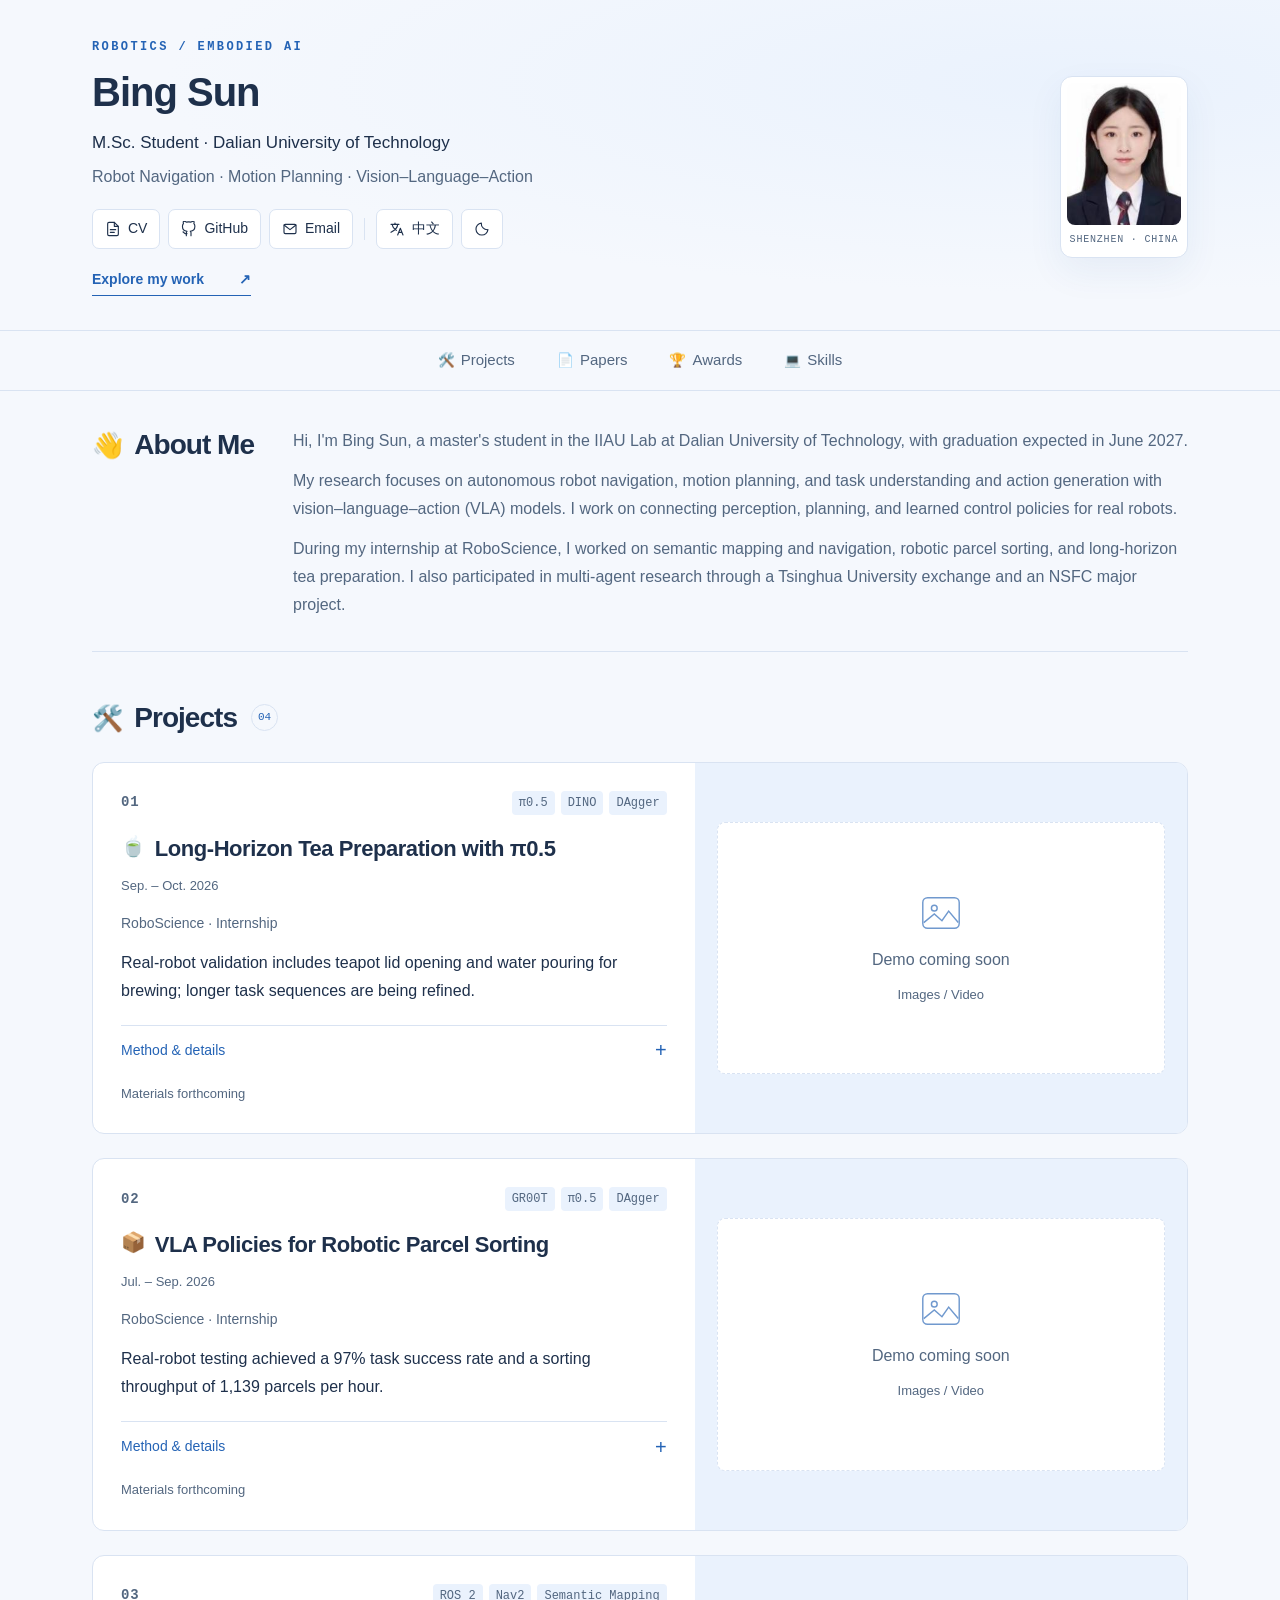
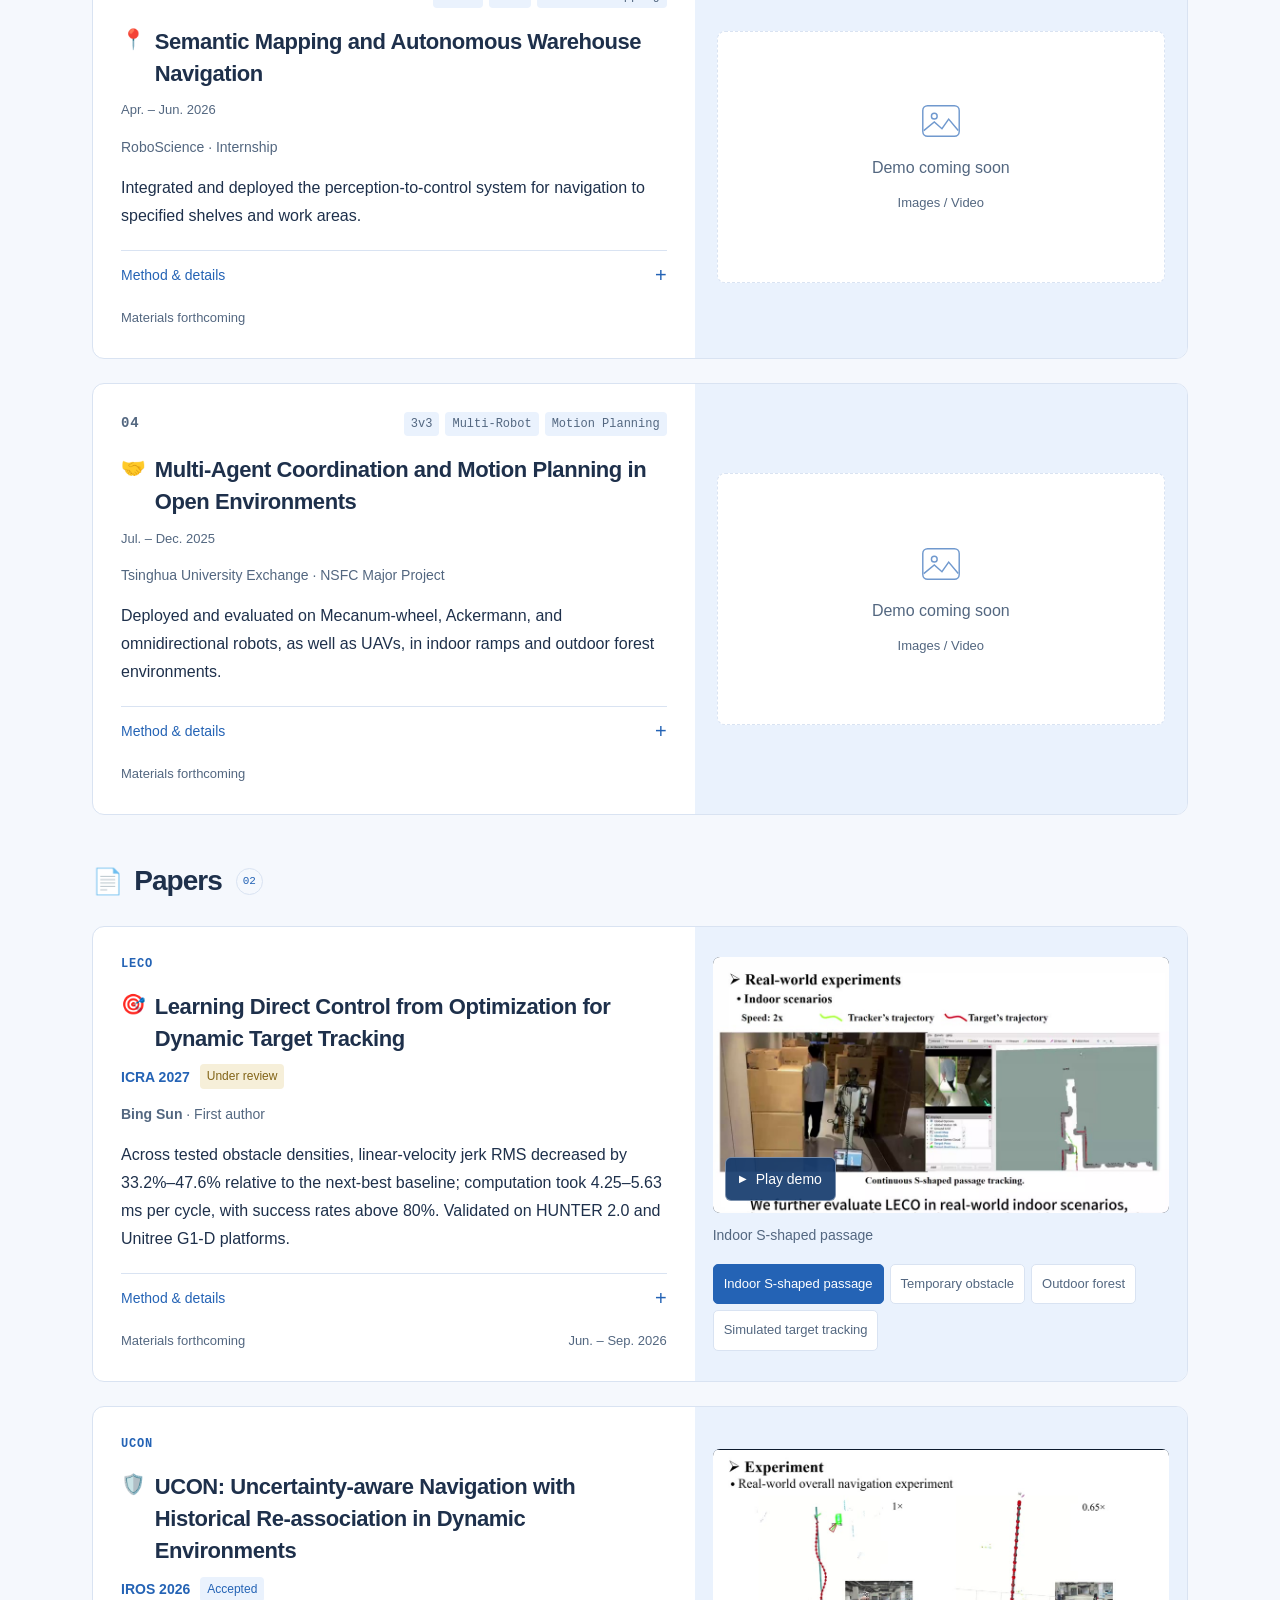
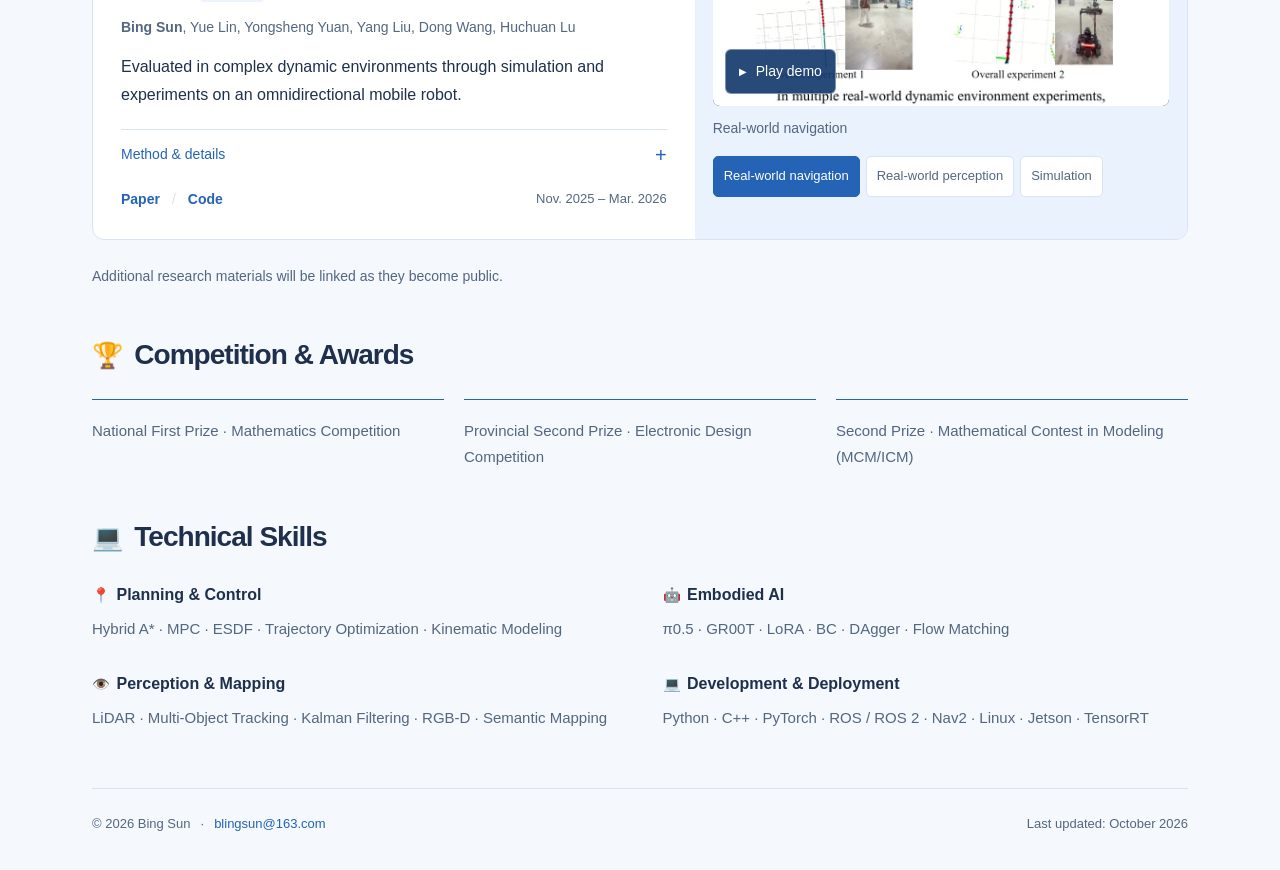
==== index.html @ 3f8de505 "Add restrained emoji markers for easier homepage scanning" ====
<!doctype html>
<html lang="en">
<head>
  <meta charset="utf-8">
  <meta name="viewport" content="width=device-width, initial-scale=1">
  <meta name="color-scheme" content="light dark">
  <meta name="description" content="Bing Sun (孙冰), master's student at Dalian University of Technology. Research in robot navigation, motion planning, and vision–language–action models.">
  <meta property="og:title" content="Bing Sun | Robotics & Embodied AI">
  <meta property="og:description" content="Research and projects in autonomous navigation, motion planning, and vision–language–action policies.">
  <meta property="og:type" content="website">
  <meta property="og:url" content="https://bling-sun.github.io/MyHomepage/">
  <meta property="og:image" content="https://bling-sun.github.io/MyHomepage/assets/portrait.jpg">
  <link rel="canonical" href="https://bling-sun.github.io/MyHomepage/">
  <link rel="icon" href="assets/favicon.svg" type="image/svg+xml">
  <link rel="stylesheet" href="assets/styles.css">
  <title>Bing Sun | Robotics & Embodied AI</title>
  <script src="assets/main.js" defer></script>
  <script type="application/ld+json">{"@context":"https://schema.org","@type":"Person","name":"Bing Sun","alternateName":"孙冰","url":"https://bling-sun.github.io/MyHomepage/","image":"https://bling-sun.github.io/MyHomepage/assets/portrait.jpg","email":"blingsun@163.com","sameAs":["https://github.com/Bling-sun"],"affiliation":{"@type":"CollegeOrUniversity","name":"Dalian University of Technology"},"knowsAbout":["Robot Navigation","Motion Planning","Vision–Language–Action Models"]}</script>
</head>
<body>
  <a data-i18n="ui.skip" class="skip-link" href="#main">Skip to content</a>
  <header class="hero">
    <div class="hero-inner">
      <div class="hero-copy">
        <p data-i18n="hero.eyebrow" class="eyebrow">ROBOTICS / EMBODIED AI</p>
        <h1 data-i18n="name">Bing Sun</h1><p data-i18n="role" class="role">M.Sc. Student · Dalian University of Technology</p><p data-i18n="interests" class="interests">Robot Navigation · Motion Planning · Vision–Language–Action</p><div class="toolbar" aria-label="Links and display options">
    <a href="cv.html" class="tool-link" id="cv-link"><svg aria-hidden="true" viewBox="0 0 24 24" fill="none" stroke="currentColor" stroke-width="1.7" stroke-linecap="round" stroke-linejoin="round"><path d="M14 2H6a2 2 0 0 0-2 2v16a2 2 0 0 0 2 2h12a2 2 0 0 0 2-2V8Z"/><path d="M14 2v6h6M8 13h8M8 17h6"/></svg><span data-i18n="ui.cv">CV</span></a>
    <a href="https://github.com/Bling-sun" class="tool-link" target="_blank" rel="noopener noreferrer"><svg aria-hidden="true" viewBox="0 0 24 24" fill="none" stroke="currentColor" stroke-width="1.7" stroke-linecap="round" stroke-linejoin="round"><path d="M9 19c-4.3 1.3-4.3-2.2-6-2.7M15 22v-3.9a3.4 3.4 0 0 0-1-2.7c3.3-.4 6.8-1.6 6.8-7.3a5.7 5.7 0 0 0-1.5-4A5.3 5.3 0 0 0 19.2.2S18-.2 15 1.7a13.5 13.5 0 0 0-7 0C5-.2 3.8.2 3.8.2a5.3 5.3 0 0 0-.1 3.9 5.7 5.7 0 0 0-1.5 4c0 5.7 3.5 6.9 6.8 7.3a3.4 3.4 0 0 0-1 2.7V22"/></svg><span>GitHub</span></a>
    <a href="mailto:blingsun@163.com" class="tool-link"><svg aria-hidden="true" viewBox="0 0 24 24" fill="none" stroke="currentColor" stroke-width="1.7" stroke-linecap="round" stroke-linejoin="round"><rect x="3" y="5" width="18" height="14" rx="2"/><path d="m3 6 9 7 9-7"/></svg><span data-i18n="ui.email">Email</span></a>
    <span class="toolbar-divider" aria-hidden="true"></span>
    <button class="tool-link" id="language-toggle" type="button" aria-label="切换为中文"><svg aria-hidden="true" viewBox="0 0 24 24" fill="none" stroke="currentColor" stroke-width="1.7" stroke-linecap="round" stroke-linejoin="round"><path d="M3 5h12M9 3v2M5 5c0 5 6 9 6 9M13 5c0 5-4 9-10 12M13 21l4-10 4 10M14.5 17h5"/></svg><span id="language-label">中文</span></button>
    <button class="tool-link theme-toggle" id="theme-toggle" type="button" aria-label="Switch to dark theme"><svg aria-hidden="true" viewBox="0 0 24 24" fill="none" stroke="currentColor" stroke-width="1.7" stroke-linecap="round" stroke-linejoin="round"><path d="M20.9 13A9 9 0 0 1 11 3.1 9 9 0 1 0 20.9 13Z"/></svg></button>

  </div>
        <a href="#projects" class="hero-cta"><span data-i18n="hero.explore">Explore my work</span><span aria-hidden="true">↗</span></a>
      </div>
      <div class="portrait-wrap"><img class="portrait" src="assets/portrait.jpg" alt="Bing Sun" width="128" height="154"><span class="portrait-caption">SHENZHEN · CHINA</span></div>

    </div>
  </header>
  <nav class="section-nav" aria-label="Sections"><a href="#projects"><span class="emoji" aria-hidden="true">🛠️</span><span data-i18n="nav.projects">Projects</span></a><a href="#papers"><span class="emoji" aria-hidden="true">📄</span><span data-i18n="nav.papers">Papers</span></a><a href="#awards"><span class="emoji" aria-hidden="true">🏆</span><span data-i18n="nav.awards">Awards</span></a><a href="#skills"><span class="emoji" aria-hidden="true">💻</span><span data-i18n="nav.skills">Skills</span></a></nav>
  <main class="container" id="main">
    <section class="profile" aria-labelledby="about-heading"><h2 id="about-heading"><span class="emoji" aria-hidden="true">👋</span><span data-i18n="heading.about">About Me</span></h2><p data-i18n="bio.0">Hi, I&#39;m Bing Sun, a master&#39;s student in the IIAU Lab at Dalian University of Technology, with graduation expected in June 2027.</p><p data-i18n="bio.1">My research focuses on autonomous robot navigation, motion planning, and task understanding and action generation with vision–language–action (VLA) models. I work on connecting perception, planning, and learned control policies for real robots.</p><p data-i18n="bio.2">During my internship at RoboScience, I worked on semantic mapping and navigation, robotic parcel sorting, and long-horizon tea preparation. I also participated in multi-agent research through a Tsinghua University exchange and an NSFC major project.</p></section>
    <section id="projects" aria-labelledby="projects-heading"><div class="section-heading"><h2 id="projects-heading"><span class="emoji" aria-hidden="true">🛠️</span><span data-i18n="heading.projects">Projects</span></h2><span class="section-count">04</span></div><div class="project-grid"><article class="entry project has-media" id="tea">
      <div class="entry-content">
      <div class="entry-kicker"><span class="project-number">01</span><div class="tags"><span>π0.5</span><span>DINO</span><span>DAgger</span></div></div>
      <div class="entry-heading"><h3><span class="emoji" aria-hidden="true">🍵</span><span data-i18n="project.0.title">Long-Horizon Tea Preparation with π0.5</span></h3>
      <div class="entry-meta"><span data-i18n="project.0.date" class="date">Sep. – Oct. 2026</span></div></div>
      <div class="attribution"><span data-i18n="project.0.attribution">RoboScience · Internship</span></div>
      <div class="entry-body"><p data-i18n="project.0.result" class="result">Real-robot validation includes teapot lid opening and water pouring for brewing; longer task sequences are being refined.</p>
      <details class="project-details"><summary><span data-i18n="project.0.details">Method &amp; details</span><span class="detail-plus" aria-hidden="true">+</span></summary><p data-i18n="project.0.description">Built a pipeline for data collection, cleaning, policy training, and real-robot deployment. Used DINO visual features, stage-wise trajectory annotation, failure analysis, key-segment resampling, and DAgger correction data to improve long-horizon execution.</p></details></div>
      <div class="entry-footer"><div class="material-links"><span data-i18n="project.0.forthcoming" class="pending">Materials forthcoming</span></div></div>
      </div><div class="media-gallery media-placeholder">
      <div class="placeholder-stage">
        <svg aria-hidden="true" viewBox="0 0 48 48" fill="none" stroke="currentColor" stroke-width="1.5"><rect x="5" y="8" width="38" height="32" rx="5"/><circle cx="17" cy="19" r="3"/><path d="m6 34 11-9 8 7 7-10 10 12"/></svg>
        <p data-i18n="project.0.media.placeholder">Demo coming soon</p>
        <span data-i18n="project.0.media.formats">Images / Video</span>
      </div>
    </div></article><article class="entry project has-media" id="sorting">
      <div class="entry-content">
      <div class="entry-kicker"><span class="project-number">02</span><div class="tags"><span>GR00T</span><span>π0.5</span><span>DAgger</span></div></div>
      <div class="entry-heading"><h3><span class="emoji" aria-hidden="true">📦</span><span data-i18n="project.1.title">VLA Policies for Robotic Parcel Sorting</span></h3>
      <div class="entry-meta"><span data-i18n="project.1.date" class="date">Jul. – Sep. 2026</span></div></div>
      <div class="attribution"><span data-i18n="project.1.attribution">RoboScience · Internship</span></div>
      <div class="entry-body"><p data-i18n="project.1.result" class="result">Real-robot testing achieved a 97% task success rate and a sorting throughput of 1,139 parcels per hour.</p>
      <details class="project-details"><summary><span data-i18n="project.1.details">Method &amp; details</span><span class="detail-plus" aria-hidden="true">+</span></summary><p data-i18n="project.1.description">Trained, compared, and deployed GR00T and π0.5 policies with an end-to-end teleoperation, preprocessing, fine-tuning, and online inference pipeline. Improved generalization under occlusion, complex stacking, and out-of-distribution states through scene stratification, trajectory screening, expert corrections, and data-mixture ablations.</p></details></div>
      <div class="entry-footer"><div class="material-links"><span data-i18n="project.1.forthcoming" class="pending">Materials forthcoming</span></div></div>
      </div><div class="media-gallery media-placeholder">
      <div class="placeholder-stage">
        <svg aria-hidden="true" viewBox="0 0 48 48" fill="none" stroke="currentColor" stroke-width="1.5"><rect x="5" y="8" width="38" height="32" rx="5"/><circle cx="17" cy="19" r="3"/><path d="m6 34 11-9 8 7 7-10 10 12"/></svg>
        <p data-i18n="project.1.media.placeholder">Demo coming soon</p>
        <span data-i18n="project.1.media.formats">Images / Video</span>
      </div>
    </div></article><article class="entry project has-media" id="navigation">
      <div class="entry-content">
      <div class="entry-kicker"><span class="project-number">03</span><div class="tags"><span>ROS 2</span><span>Nav2</span><span>Semantic Mapping</span></div></div>
      <div class="entry-heading"><h3><span class="emoji" aria-hidden="true">📍</span><span data-i18n="project.2.title">Semantic Mapping and Autonomous Warehouse Navigation</span></h3>
      <div class="entry-meta"><span data-i18n="project.2.date" class="date">Apr. – Jun. 2026</span></div></div>
      <div class="attribution"><span data-i18n="project.2.attribution">RoboScience · Internship</span></div>
      <div class="entry-body"><p data-i18n="project.2.result" class="result">Integrated and deployed the perception-to-control system for navigation to specified shelves and work areas.</p>
      <details class="project-details"><summary><span data-i18n="project.2.details">Method &amp; details</span><span class="detail-plus" aria-hidden="true">+</span></summary><p data-i18n="project.2.description">Fused object detection, semantic segmentation, point-cloud projection, and multi-frame observations to associate semantic categories with a 2D occupancy map. Integrated semantic destinations and region constraints into ROS 2 Nav2 for global planning, dynamic obstacle avoidance, and mobile-base control.</p></details></div>
      <div class="entry-footer"><div class="material-links"><span data-i18n="project.2.forthcoming" class="pending">Materials forthcoming</span></div></div>
      </div><div class="media-gallery media-placeholder">
      <div class="placeholder-stage">
        <svg aria-hidden="true" viewBox="0 0 48 48" fill="none" stroke="currentColor" stroke-width="1.5"><rect x="5" y="8" width="38" height="32" rx="5"/><circle cx="17" cy="19" r="3"/><path d="m6 34 11-9 8 7 7-10 10 12"/></svg>
        <p data-i18n="project.2.media.placeholder">Demo coming soon</p>
        <span data-i18n="project.2.media.formats">Images / Video</span>
      </div>
    </div></article><article class="entry project has-media" id="multi-agent">
      <div class="entry-content">
      <div class="entry-kicker"><span class="project-number">04</span><div class="tags"><span>3v3</span><span>Multi-Robot</span><span>Motion Planning</span></div></div>
      <div class="entry-heading"><h3><span class="emoji" aria-hidden="true">🤝</span><span data-i18n="project.3.title">Multi-Agent Coordination and Motion Planning in Open Environments</span></h3>
      <div class="entry-meta"><span data-i18n="project.3.date" class="date">Jul. – Dec. 2025</span></div></div>
      <div class="attribution"><span data-i18n="project.3.attribution">Tsinghua University Exchange · NSFC Major Project</span></div>
      <div class="entry-body"><p data-i18n="project.3.result" class="result">Deployed and evaluated on Mecanum-wheel, Ackermann, and omnidirectional robots, as well as UAVs, in indoor ramps and outdoor forest environments.</p>
      <details class="project-details"><summary><span data-i18n="project.3.details">Method &amp; details</span><span class="detail-plus" aria-hidden="true">+</span></summary><p data-i18n="project.3.description">Worked on dynamic target tracking, motion prediction, and coordinated pursuit for 3v3 multi-agent tasks. Developed motion planning algorithms and adapted them to different robot kinematics, obstacle avoidance requirements, and real-time control interfaces.</p></details></div>
      <div class="entry-footer"><div class="material-links"><span data-i18n="project.3.forthcoming" class="pending">Materials forthcoming</span></div></div>
      </div><div class="media-gallery media-placeholder">
      <div class="placeholder-stage">
        <svg aria-hidden="true" viewBox="0 0 48 48" fill="none" stroke="currentColor" stroke-width="1.5"><rect x="5" y="8" width="38" height="32" rx="5"/><circle cx="17" cy="19" r="3"/><path d="m6 34 11-9 8 7 7-10 10 12"/></svg>
        <p data-i18n="project.3.media.placeholder">Demo coming soon</p>
        <span data-i18n="project.3.media.formats">Images / Video</span>
      </div>
    </div></article></div></section>
    <section id="papers" aria-labelledby="papers-heading"><div class="section-heading"><h2 id="papers-heading"><span class="emoji" aria-hidden="true">📄</span><span data-i18n="heading.papers">Papers</span></h2><span class="section-count">02</span></div><article class="entry paper has-media" id="leco">
      <div class="entry-content">
      <div class="entry-kicker">LECO</div>
      <div class="entry-heading"><h3><span class="emoji" aria-hidden="true">🎯</span><span data-i18n="paper.0.title">Learning Direct Control from Optimization for Dynamic Target Tracking</span></h3>
      <div class="entry-meta"><span class="venue">ICRA 2027</span><span data-i18n="paper.0.status" class="status review">Under review</span></div></div>
      <div class="attribution"><span class="authors"><strong data-i18n="paper.0.attribution.name">Bing Sun</strong><span data-i18n="paper.0.attribution.remaining"> · First author</span></span></div>
      <div class="entry-body"><p data-i18n="paper.0.result" class="result">Across tested obstacle densities, linear-velocity jerk RMS decreased by 33.2%–47.6% relative to the next-best baseline; computation took 4.25–5.63 ms per cycle, with success rates above 80%. Validated on HUNTER 2.0 and Unitree G1-D platforms.</p>
      <details class="project-details"><summary><span data-i18n="paper.0.details">Method &amp; details</span><span class="detail-plus" aria-hidden="true">+</span></summary><p data-i18n="paper.0.description">Transfers trajectory optimization objectives into differentiable losses and backpropagates through kinematic integration to learn a control policy. The method combines target visibility, obstacle clearance, and control smoothness with decaying expert guidance, a predictive safety lock, and a classical planning fallback.</p></details></div>
      <div class="entry-footer"><div class="material-links"><span data-i18n="paper.0.forthcoming" class="pending">Materials forthcoming</span></div><span data-i18n="paper.0.date" class="date">Jun. – Sep. 2026</span></div>
      </div><div class="media-gallery" aria-label="LECO demos"><figure class="entry-media" >
        <div class="media-stage">
        <video playsinline loop preload="none" data-src="assets/demos/leco-passage.mp4" poster="assets/demos/leco-passage.jpg" aria-label="LECO · Indoor S-shaped passage" data-i18n-alt="paper.0.media.0.alt" width="960" height="540"></video>
        <button class="demo-toggle" type="button" data-kind="video" data-poster="assets/demos/leco-passage.jpg" aria-pressed="false"><span class="play-icon" aria-hidden="true">▶</span><span data-demo-text><span data-i18n="paper.0.media.0.play">Play demo</span></span></button>
        </div><figcaption data-i18n="paper.0.media.0.caption">Indoor S-shaped passage</figcaption>
      </figure><figure class="entry-media" hidden>
        <div class="media-stage">
        <video playsinline loop preload="none" data-src="assets/demos/leco-obstacle.mp4" poster="assets/demos/leco-obstacle.jpg" aria-label="LECO · Temporary obstacle" data-i18n-alt="paper.0.media.1.alt" width="960" height="540"></video>
        <button class="demo-toggle" type="button" data-kind="video" data-poster="assets/demos/leco-obstacle.jpg" aria-pressed="false"><span class="play-icon" aria-hidden="true">▶</span><span data-demo-text><span data-i18n="paper.0.media.1.play">Play demo</span></span></button>
        </div><figcaption data-i18n="paper.0.media.1.caption">Temporary obstacle</figcaption>
      </figure><figure class="entry-media" hidden>
        <div class="media-stage">
        <video playsinline loop preload="none" data-src="assets/demos/leco-forest.mp4" poster="assets/demos/leco-forest.jpg" aria-label="LECO · Outdoor forest" data-i18n-alt="paper.0.media.2.alt" width="960" height="540"></video>
        <button class="demo-toggle" type="button" data-kind="video" data-poster="assets/demos/leco-forest.jpg" aria-pressed="false"><span class="play-icon" aria-hidden="true">▶</span><span data-demo-text><span data-i18n="paper.0.media.2.play">Play demo</span></span></button>
        </div><figcaption data-i18n="paper.0.media.2.caption">Outdoor forest</figcaption>
      </figure><figure class="entry-media" hidden>
        <div class="media-stage">
        <video playsinline loop preload="none" data-src="assets/demos/leco-simulation.mp4" poster="assets/demos/leco-simulation.jpg" aria-label="LECO · Simulated target tracking" data-i18n-alt="paper.0.media.3.alt" width="960" height="540"></video>
        <button class="demo-toggle" type="button" data-kind="video" data-poster="assets/demos/leco-simulation.jpg" aria-pressed="false"><span class="play-icon" aria-hidden="true">▶</span><span data-demo-text><span data-i18n="paper.0.media.3.play">Play demo</span></span></button>
        </div><figcaption data-i18n="paper.0.media.3.caption">Simulated target tracking</figcaption>
      </figure><div class="media-selector" role="group" aria-label="Demo scenes"><button type="button" data-media-index="0" aria-pressed="true"><span data-i18n="paper.0.media.0.selector">Indoor S-shaped passage</span></button><button type="button" data-media-index="1" aria-pressed="false"><span data-i18n="paper.0.media.1.selector">Temporary obstacle</span></button><button type="button" data-media-index="2" aria-pressed="false"><span data-i18n="paper.0.media.2.selector">Outdoor forest</span></button><button type="button" data-media-index="3" aria-pressed="false"><span data-i18n="paper.0.media.3.selector">Simulated target tracking</span></button></div></div></article><article class="entry paper has-media" id="ucon">
      <div class="entry-content">
      <div class="entry-kicker">UCON</div>
      <div class="entry-heading"><h3><span class="emoji" aria-hidden="true">🛡️</span><span data-i18n="paper.1.title">UCON: Uncertainty-aware Navigation with Historical Re-association in Dynamic Environments</span></h3>
      <div class="entry-meta"><span class="venue">IROS 2026</span><span data-i18n="paper.1.status" class="status accepted">Accepted</span></div></div>
      <div class="attribution"><span class="authors"><strong data-i18n="paper.1.attribution.name">Bing Sun</strong><span data-i18n="paper.1.attribution.remaining">, Yue Lin, Yongsheng Yuan, Yang Liu, Dong Wang, Huchuan Lu</span></span></div>
      <div class="entry-body"><p data-i18n="paper.1.result" class="result">Evaluated in complex dynamic environments through simulation and experiments on an omnidirectional mobile robot.</p>
      <details class="project-details"><summary><span data-i18n="paper.1.details">Method &amp; details</span><span class="detail-plus" aria-hidden="true">+</span></summary><p data-i18n="paper.1.description">Uses point-level reassociation with historical point-cloud segments and Kalman filtering to maintain dynamic-object tracking through occlusions, missed detections, and identity switches. Predicted states and covariances form uncertainty sectors that translate dynamic collision risk into differentiable trajectory costs.</p></details></div>
      <div class="entry-footer"><div class="material-links"><a href="https://arxiv.org/abs/2609.29419" target="_blank" rel="noopener noreferrer"><span data-i18n="paper.1.link.paper">Paper</span></a><span aria-hidden="true" class="link-divider">/</span><a href="https://github.com/Bling-sun/UCON" target="_blank" rel="noopener noreferrer"><span data-i18n="paper.1.link.code">Code</span></a></div><span data-i18n="paper.1.date" class="date">Nov. 2025 – Mar. 2026</span></div>
      </div><div class="media-gallery" aria-label="UCON demos"><figure class="entry-media" >
        <div class="media-stage">
        <video playsinline loop preload="none" data-src="assets/demos/ucon-navigation.mp4" poster="assets/demos/ucon-navigation.jpg" aria-label="UCON · Real-world navigation" data-i18n-alt="paper.1.media.0.alt" width="960" height="540"></video>
        <button class="demo-toggle" type="button" data-kind="video" data-poster="assets/demos/ucon-navigation.jpg" aria-pressed="false"><span class="play-icon" aria-hidden="true">▶</span><span data-demo-text><span data-i18n="paper.1.media.0.play">Play demo</span></span></button>
        </div><figcaption data-i18n="paper.1.media.0.caption">Real-world navigation</figcaption>
      </figure><figure class="entry-media" hidden>
        <div class="media-stage">
        <video playsinline loop preload="none" data-src="assets/demos/ucon-perception.mp4" poster="assets/demos/ucon-perception.jpg" aria-label="UCON · Real-world perception" data-i18n-alt="paper.1.media.1.alt" width="960" height="540"></video>
        <button class="demo-toggle" type="button" data-kind="video" data-poster="assets/demos/ucon-perception.jpg" aria-pressed="false"><span class="play-icon" aria-hidden="true">▶</span><span data-demo-text><span data-i18n="paper.1.media.1.play">Play demo</span></span></button>
        </div><figcaption data-i18n="paper.1.media.1.caption">Real-world perception</figcaption>
      </figure><figure class="entry-media" hidden>
        <div class="media-stage">
        <video playsinline loop preload="none" data-src="assets/demos/ucon-simulation.mp4" poster="assets/demos/ucon-simulation.jpg" aria-label="UCON · Simulation" data-i18n-alt="paper.1.media.2.alt" width="960" height="540"></video>
        <button class="demo-toggle" type="button" data-kind="video" data-poster="assets/demos/ucon-simulation.jpg" aria-pressed="false"><span class="play-icon" aria-hidden="true">▶</span><span data-demo-text><span data-i18n="paper.1.media.2.play">Play demo</span></span></button>
        </div><figcaption data-i18n="paper.1.media.2.caption">Simulation</figcaption>
      </figure><div class="media-selector" role="group" aria-label="Demo scenes"><button type="button" data-media-index="0" aria-pressed="true"><span data-i18n="paper.1.media.0.selector">Real-world navigation</span></button><button type="button" data-media-index="1" aria-pressed="false"><span data-i18n="paper.1.media.1.selector">Real-world perception</span></button><button type="button" data-media-index="2" aria-pressed="false"><span data-i18n="paper.1.media.2.selector">Simulation</span></button></div></div></article><p data-i18n="papers.note" class="section-note">Additional research materials will be linked as they become public.</p></section>
    <section id="awards" aria-labelledby="awards-heading"><div class="section-heading"><h2 id="awards-heading"><span class="emoji" aria-hidden="true">🏆</span><span data-i18n="heading.awards">Competition &amp; Awards</span></h2></div><ul class="awards-list"><li data-i18n="award.0">National First Prize · Mathematics Competition</li><li data-i18n="award.1">Provincial Second Prize · Electronic Design Competition</li><li data-i18n="award.2">Second Prize · Mathematical Contest in Modeling (MCM/ICM)</li></ul></section>
    <section id="skills" aria-labelledby="skills-heading"><div class="section-heading"><h2 id="skills-heading"><span class="emoji" aria-hidden="true">💻</span><span data-i18n="heading.skills">Technical Skills</span></h2></div><dl class="skills-list"><div><dt><span class="emoji" aria-hidden="true">📍</span><span data-i18n="skill.0.label">Planning &amp; Control</span></dt><dd>Hybrid A* · MPC · ESDF · Trajectory Optimization · Kinematic Modeling</dd></div><div><dt><span class="emoji" aria-hidden="true">🤖</span><span data-i18n="skill.1.label">Embodied AI</span></dt><dd>π0.5 · GR00T · LoRA · BC · DAgger · Flow Matching</dd></div><div><dt><span class="emoji" aria-hidden="true">👁️</span><span data-i18n="skill.2.label">Perception &amp; Mapping</span></dt><dd>LiDAR · Multi-Object Tracking · Kalman Filtering · RGB-D · Semantic Mapping</dd></div><div><dt><span class="emoji" aria-hidden="true">💻</span><span data-i18n="skill.3.label">Development &amp; Deployment</span></dt><dd>Python · C++ · PyTorch · ROS / ROS 2 · Nav2 · Linux · Jetson · TensorRT</dd></div></dl></section>
  </main>
  <footer class="site-footer"><div><span>© 2026 </span><span data-i18n="footer.name">Bing Sun</span><span class="footer-dot" aria-hidden="true">·</span><a href="mailto:blingsun@163.com">blingsun@163.com</a></div><div class="updated"><span data-i18n="footer.updated">Last updated: October 2026</span></div></footer>
  <script id="translations" type="application/json">{"bio.0":{"en":"Hi, I'm Bing Sun, a master's student in the IIAU Lab at Dalian University of Technology, with graduation expected in June 2027.","zh":"你好，我是孙冰，目前在大连理工大学 IIAU Lab 攻读硕士学位，预计于 2027 年 6 月毕业。"},"bio.1":{"en":"My research focuses on autonomous robot navigation, motion planning, and task understanding and action generation with vision–language–action (VLA) models. I work on connecting perception, planning, and learned control policies for real robots.","zh":"我的研究方向是机器人自主导航、运动规划，以及基于视觉语言动作（VLA）模型的任务理解与动作生成，关注感知、规划与学习控制策略在真实机器人上的融合与应用。"},"bio.2":{"en":"During my internship at RoboScience, I worked on semantic mapping and navigation, robotic parcel sorting, and long-horizon tea preparation. I also participated in multi-agent research through a Tsinghua University exchange and an NSFC major project.","zh":"在 RoboScience 实习期间，我参与了语义建图与自主导航、机器人快递分拣及长程茶艺操作。在清华大学交流及国家自然科学基金重大项目中，我参与了多智能体协同对抗研究。"},"award.0":{"en":"National First Prize · Mathematics Competition","zh":"数学竞赛 · 国家一等奖"},"award.1":{"en":"Provincial Second Prize · Electronic Design Competition","zh":"电子设计竞赛 · 省级二等奖"},"award.2":{"en":"Second Prize · Mathematical Contest in Modeling (MCM/ICM)","zh":"美国大学生数学建模竞赛 · 二等奖"},"skill.0.label":{"en":"Planning & Control","zh":"规划与控制"},"skill.1.label":{"en":"Embodied AI","zh":"具身智能"},"skill.2.label":{"en":"Perception & Mapping","zh":"感知与建图"},"skill.3.label":{"en":"Development & Deployment","zh":"开发与部署"},"name":{"en":"Bing Sun","zh":"孙冰"},"role":{"en":"M.Sc. Student · Dalian University of Technology","zh":"硕士研究生 · 大连理工大学"},"interests":{"en":"Robot Navigation · Motion Planning · Vision–Language–Action","zh":"机器人导航 · 运动规划 · 视觉语言动作模型"},"ui.cv":{"en":"CV","zh":"简历"},"ui.email":{"en":"Email","zh":"邮箱"},"ui.skip":{"en":"Skip to content","zh":"跳转到内容"},"hero.eyebrow":{"en":"ROBOTICS / EMBODIED AI","zh":"机器人 / 具身智能"},"hero.explore":{"en":"Explore my work","zh":"探索我的项目"},"nav.projects":{"en":"Projects","zh":"项目"},"nav.papers":{"en":"Papers","zh":"论文"},"nav.awards":{"en":"Awards","zh":"竞赛"},"nav.skills":{"en":"Skills","zh":"技能"},"heading.about":{"en":"About Me","zh":"个人简介"},"project.0.title":{"en":"Long-Horizon Tea Preparation with π0.5","zh":"基于 π0.5 的长程茶艺操作"},"project.0.date":{"en":"Sep. – Oct. 2026","zh":"2026.09 – 2026.10"},"project.0.description":{"en":"Built a pipeline for data collection, cleaning, policy training, and real-robot deployment. Used DINO visual features, stage-wise trajectory annotation, failure analysis, key-segment resampling, and DAgger correction data to improve long-horizon execution.","zh":"搭建数据采集、清洗、策略训练与真机部署链路。引入 DINO 视觉特征，围绕阶段切换、误差累积及失败恢复建立分阶段轨迹标注和失败归因机制，结合关键片段重采样与 DAgger 纠错数据优化长程执行。"},"project.0.attribution":{"en":"RoboScience · Internship","zh":"RoboScience · 实习"},"project.0.result":{"en":"Real-robot validation includes teapot lid opening and water pouring for brewing; longer task sequences are being refined.","zh":"完成系统集成与真机测试，已实现茶壶开盖和倒水冲泡步骤，并持续优化更长任务序列的执行能力。"},"project.0.details":{"en":"Method & details","zh":"方法与细节"},"project.0.forthcoming":{"en":"Materials forthcoming","zh":"资料待发布"},"project.0.media.placeholder":{"en":"Demo coming soon","zh":"演示素材待补充"},"project.0.media.formats":{"en":"Images / Video","zh":"图片 / 视频"},"project.1.title":{"en":"VLA Policies for Robotic Parcel Sorting","zh":"快递分拣 VLA 策略训练与实机部署"},"project.1.date":{"en":"Jul. – Sep. 2026","zh":"2026.07 – 2026.09"},"project.1.description":{"en":"Trained, compared, and deployed GR00T and π0.5 policies with an end-to-end teleoperation, preprocessing, fine-tuning, and online inference pipeline. Improved generalization under occlusion, complex stacking, and out-of-distribution states through scene stratification, trajectory screening, expert corrections, and data-mixture ablations.","zh":"基于 GR00T 和 π0.5 开展训练、性能对比与真机部署，搭建遥操作采集、数据预处理、策略微调和在线推理链路。针对包裹遮挡、复杂堆叠与分布外失败，结合场景分层、轨迹筛选、专家纠错及数据配比消融改善泛化表现。"},"project.1.attribution":{"en":"RoboScience · Internship","zh":"RoboScience · 实习"},"project.1.result":{"en":"Real-robot testing achieved a 97% task success rate and a sorting throughput of 1,139 parcels per hour.","zh":"真实机器人测试中，任务成功率达到 97%，分拣速度达到 1,139 件/小时。"},"project.1.details":{"en":"Method & details","zh":"方法与细节"},"project.1.forthcoming":{"en":"Materials forthcoming","zh":"资料待发布"},"project.1.media.placeholder":{"en":"Demo coming soon","zh":"演示素材待补充"},"project.1.media.formats":{"en":"Images / Video","zh":"图片 / 视频"},"project.2.title":{"en":"Semantic Mapping and Autonomous Warehouse Navigation","zh":"面向仓库环境的语义建图与自主导航"},"project.2.date":{"en":"Apr. – Jun. 2026","zh":"2026.04 – 2026.06"},"project.2.description":{"en":"Fused object detection, semantic segmentation, point-cloud projection, and multi-frame observations to associate semantic categories with a 2D occupancy map. Integrated semantic destinations and region constraints into ROS 2 Nav2 for global planning, dynamic obstacle avoidance, and mobile-base control.","zh":"融合目标检测、语义分割、点云投影与多帧观测，实现语义类别与二维占据地图的空间关联。基于 ROS 2 Nav2 集成全局规划、局部动态避障及底盘控制，将语义目标点和区域约束融入导航任务。"},"project.2.attribution":{"en":"RoboScience · Internship","zh":"RoboScience · 实习"},"project.2.result":{"en":"Integrated and deployed the perception-to-control system for navigation to specified shelves and work areas.","zh":"完成从感知、建图到规划控制的系统联调与部署，实现面向指定货架和工作区域的自主导航。"},"project.2.details":{"en":"Method & details","zh":"方法与细节"},"project.2.forthcoming":{"en":"Materials forthcoming","zh":"资料待发布"},"project.2.media.placeholder":{"en":"Demo coming soon","zh":"演示素材待补充"},"project.2.media.formats":{"en":"Images / Video","zh":"图片 / 视频"},"project.3.title":{"en":"Multi-Agent Coordination and Motion Planning in Open Environments","zh":"开放环境多智能体协同对抗与运动规划"},"project.3.date":{"en":"Jul. – Dec. 2025","zh":"2025.07 – 2025.12"},"project.3.description":{"en":"Worked on dynamic target tracking, motion prediction, and coordinated pursuit for 3v3 multi-agent tasks. Developed motion planning algorithms and adapted them to different robot kinematics, obstacle avoidance requirements, and real-time control interfaces.","zh":"面向 3v3 多智能体任务，开展动态目标跟踪、运动状态预测与协同围剿策略研究。开发运动规划算法，并针对不同平台的运动学、障碍规避与实时控制需求完成适配。"},"project.3.attribution":{"en":"Tsinghua University Exchange · NSFC Major Project","zh":"清华大学交流 · 国家自然科学基金重大项目"},"project.3.result":{"en":"Deployed and evaluated on Mecanum-wheel, Ackermann, and omnidirectional robots, as well as UAVs, in indoor ramps and outdoor forest environments.","zh":"支持麦克纳姆轮、阿克曼轮、全向轮移动机器人及无人机，在室内坡道和室外森林环境中完成部署与实验验证。"},"project.3.details":{"en":"Method & details","zh":"方法与细节"},"project.3.forthcoming":{"en":"Materials forthcoming","zh":"资料待发布"},"project.3.media.placeholder":{"en":"Demo coming soon","zh":"演示素材待补充"},"project.3.media.formats":{"en":"Images / Video","zh":"图片 / 视频"},"heading.projects":{"en":"Projects","zh":"项目"},"paper.0.title":{"en":"Learning Direct Control from Optimization for Dynamic Target Tracking","zh":"从优化中学习直接控制，实现动态目标跟踪"},"paper.0.status":{"en":"Under review","zh":"审稿中"},"paper.0.description":{"en":"Transfers trajectory optimization objectives into differentiable losses and backpropagates through kinematic integration to learn a control policy. The method combines target visibility, obstacle clearance, and control smoothness with decaying expert guidance, a predictive safety lock, and a classical planning fallback.","zh":"将传统轨迹优化目标转化为可微损失，通过运动学积分实现轨迹级损失向控制策略的端到端反向传播。融合目标可见性、障碍物距离与控制平滑性约束，并结合衰减式专家引导、预测性安全锁及经典规划控制回退策略。"},"paper.0.attribution.name":{"en":"Bing Sun","zh":"孙冰"},"paper.0.attribution.remaining":{"en":" · First author","zh":" · 第一作者"},"paper.0.result":{"en":"Across tested obstacle densities, linear-velocity jerk RMS decreased by 33.2%–47.6% relative to the next-best baseline; computation took 4.25–5.63 ms per cycle, with success rates above 80%. Validated on HUNTER 2.0 and Unitree G1-D platforms.","zh":"在所测试的不同障碍物密度下，线速度 Jerk RMS 较次优方法降低 33.2%–47.6%，单周期计算时间为 4.25–5.63 ms，成功率超过 80%；在 HUNTER 2.0 阿克曼底盘和宇树 G1-D 平台上完成实机验证。"},"paper.0.details":{"en":"Method & details","zh":"方法与细节"},"paper.0.forthcoming":{"en":"Materials forthcoming","zh":"资料待发布"},"paper.0.date":{"en":"Jun. – Sep. 2026","zh":"2026.06 – 2026.09"},"paper.0.media.0.alt":{"en":"LECO · Indoor S-shaped passage","zh":"LECO · 室内 S 形通道"},"paper.0.media.0.play":{"en":"Play demo","zh":"播放演示"},"paper.0.media.0.caption":{"en":"Indoor S-shaped passage","zh":"室内 S 形通道"},"paper.0.media.1.alt":{"en":"LECO · Temporary obstacle","zh":"LECO · 临时障碍物"},"paper.0.media.1.play":{"en":"Play demo","zh":"播放演示"},"paper.0.media.1.caption":{"en":"Temporary obstacle","zh":"临时障碍物"},"paper.0.media.2.alt":{"en":"LECO · Outdoor forest","zh":"LECO · 室外森林"},"paper.0.media.2.play":{"en":"Play demo","zh":"播放演示"},"paper.0.media.2.caption":{"en":"Outdoor forest","zh":"室外森林"},"paper.0.media.3.alt":{"en":"LECO · Simulated target tracking","zh":"LECO · 仿真目标跟踪"},"paper.0.media.3.play":{"en":"Play demo","zh":"播放演示"},"paper.0.media.3.caption":{"en":"Simulated target tracking","zh":"仿真目标跟踪"},"paper.0.media.0.selector":{"en":"Indoor S-shaped passage","zh":"室内 S 形通道"},"paper.0.media.1.selector":{"en":"Temporary obstacle","zh":"临时障碍物"},"paper.0.media.2.selector":{"en":"Outdoor forest","zh":"室外森林"},"paper.0.media.3.selector":{"en":"Simulated target tracking","zh":"仿真目标跟踪"},"paper.1.title":{"en":"UCON: Uncertainty-aware Navigation with Historical Re-association in Dynamic Environments","zh":"UCON：动态环境中基于历史重关联的不确定性感知导航"},"paper.1.status":{"en":"Accepted","zh":"已录用"},"paper.1.description":{"en":"Uses point-level reassociation with historical point-cloud segments and Kalman filtering to maintain dynamic-object tracking through occlusions, missed detections, and identity switches. Predicted states and covariances form uncertainty sectors that translate dynamic collision risk into differentiable trajectory costs.","zh":"针对遮挡、漏检和 ID 切换，设计基于历史点云片段的点级重关联机制，结合卡尔曼滤波进行目标状态估计与协方差传播。基于预测状态与协方差构建不确定性扇区，将动态碰撞风险转化为可微轨迹代价。"},"paper.1.attribution.name":{"en":"Bing Sun","zh":"孙冰"},"paper.1.attribution.remaining":{"en":", Yue Lin, Yongsheng Yuan, Yang Liu, Dong Wang, Huchuan Lu","zh":"，林跃，袁永胜，刘洋，王栋，卢湖川"},"paper.1.result":{"en":"Evaluated in complex dynamic environments through simulation and experiments on an omnidirectional mobile robot.","zh":"在复杂动态环境中开展仿真及全向移动机器人实验，验证感知与规划联合方法的有效性。"},"paper.1.details":{"en":"Method & details","zh":"方法与细节"},"paper.1.link.paper":{"en":"Paper","zh":"论文"},"paper.1.link.code":{"en":"Code","zh":"代码"},"paper.1.date":{"en":"Nov. 2025 – Mar. 2026","zh":"2025.11 – 2026.03"},"paper.1.media.0.alt":{"en":"UCON · Real-world navigation","zh":"UCON · 真实导航实验"},"paper.1.media.0.play":{"en":"Play demo","zh":"播放演示"},"paper.1.media.0.caption":{"en":"Real-world navigation","zh":"真实导航实验"},"paper.1.media.1.alt":{"en":"UCON · Real-world perception","zh":"UCON · 真实感知实验"},"paper.1.media.1.play":{"en":"Play demo","zh":"播放演示"},"paper.1.media.1.caption":{"en":"Real-world perception","zh":"真实感知实验"},"paper.1.media.2.alt":{"en":"UCON · Simulation","zh":"UCON · 仿真实验"},"paper.1.media.2.play":{"en":"Play demo","zh":"播放演示"},"paper.1.media.2.caption":{"en":"Simulation","zh":"仿真实验"},"paper.1.media.0.selector":{"en":"Real-world navigation","zh":"真实导航实验"},"paper.1.media.1.selector":{"en":"Real-world perception","zh":"真实感知实验"},"paper.1.media.2.selector":{"en":"Simulation","zh":"仿真实验"},"papers.note":{"en":"Additional research materials will be linked as they become public.","zh":"更多研究资料将在公开后补充链接。"},"heading.papers":{"en":"Papers","zh":"论文"},"heading.awards":{"en":"Competition & Awards","zh":"竞赛与荣誉"},"heading.skills":{"en":"Technical Skills","zh":"专业技能"},"footer.name":{"en":"Bing Sun","zh":"孙冰"},"footer.updated":{"en":"Last updated: October 2026","zh":"最近更新：2026 年 10 月"}}</script>
</body>
</html>
---- assets/styles.css ----
:root { color-scheme: light; --bg:#f5f8fd; --surface:#fff; --ink:#1e304b; --muted:#536780; --line:#d9e3f2; --accent:#2463b5; --soft:#eaf2fd; --shadow:0 14px 36px #1a4f9510; }
:root[data-theme="dark"] { color-scheme:dark; --bg:#101b2c; --surface:#19283e; --ink:#e5edf9; --muted:#b3c3d9; --line:#344964; --accent:#92c3ff; --soft:#213750; --shadow:0 18px 44px #0002; }
* { box-sizing:border-box; }
[hidden] { display:none !important; }
html { scroll-behavior:smooth; scroll-padding-top:90px; }
body { margin:0; color:var(--ink); background:var(--bg); font:16px/1.75 -apple-system,BlinkMacSystemFont,"Segoe UI","Microsoft YaHei",sans-serif; }
a { color:var(--accent); text-decoration:none; }
a:hover { text-decoration:underline; text-underline-offset:5px; }
button { font:inherit; cursor:pointer; }
a,button,summary { -webkit-tap-highlight-color:transparent; }
:focus-visible { outline:3px solid #bd862d; outline-offset:5px; }
.skip-link { position:absolute; top:12px; left:12px; z-index:20; transform:translateY(-200%); background:var(--surface); padding:10px 18px; }
.skip-link:focus { transform:none; }
.hero { overflow:hidden; background:radial-gradient(ellipse at 85% 25%,var(--soft),transparent 60%); }
.hero-inner { max-width:1160px; margin:auto; padding:38px 32px 34px; display:grid; grid-template-columns:minmax(0,1fr) 128px; align-items:center; gap:44px; }
.eyebrow { margin:0 0 12px; color:var(--accent); font:600 12px/1.5 ui-monospace,Consolas,monospace; letter-spacing:.2em; }
h1 { font-size:40px; line-height:1.2; letter-spacing:-.025em; font-weight:650; margin:0 0 12px; }
.role { font-size:17px; margin:0 0 5px; }
.interests { font-size:16px; color:var(--muted); max-width:720px; margin:0; }
.portrait-wrap { position:relative; padding:6px 6px 12px; border:1px solid var(--line); border-radius:12px; background:var(--surface); box-shadow:var(--shadow); }
.portrait { display:block; width:100%; height:142px; object-fit:cover; object-position:center 25%; border-radius:8px; }
.portrait-caption { display:block; text-align:center; font:10px/1 ui-monospace,Consolas,monospace; letter-spacing:.08em; margin-top:10px; color:var(--muted); }
.toolbar { display:flex; align-items:center; flex-wrap:wrap; gap:8px; margin-top:18px; }
.tool-link { display:inline-flex; align-items:center; justify-content:center; gap:7px; color:var(--ink); font-size:14px; line-height:1.5; min-height:40px; padding:8px 12px; background:var(--surface); border:1px solid var(--line); border-radius:7px; transition:background .18s,border-color .18s; }
.tool-link:hover { background:var(--soft); border-color:var(--accent); text-decoration:none; }
.tool-link svg { width:16px; height:16px; }
.toolbar-divider { height:22px; width:1px; background:var(--line); margin:0 3px; }
.hero-cta { display:inline-flex; gap:35px; align-items:center; color:var(--accent); margin-top:18px; border-bottom:1px solid var(--accent); padding-bottom:4px; font-size:14px; font-weight:600; }
.hero-cta:hover { text-decoration:none; }
.hero-cta span:last-child { transition:transform .2s; }
.hero-cta:hover span:last-child { transform:translate(3px,-3px); }
.section-nav { position:sticky; top:0; z-index:5; display:flex; justify-content:center; gap:42px; border-block:1px solid var(--line); background:var(--bg); padding:0 20px; }
.section-nav a { padding:16px 0 13px; border-bottom:3px solid transparent; font-size:15px; color:var(--muted); }
.section-nav a:hover,.section-nav a[aria-current="location"] { color:var(--accent); border-bottom-color:var(--accent); text-decoration:none; }
.container { max-width:1160px; margin:0 auto; padding:36px 32px 56px; }
.container > section + section { margin-top:48px; }
.profile { display:grid; grid-template-columns:165px 1fr; column-gap:36px; padding-bottom:32px; border-bottom:1px solid var(--line); }
.profile h2 { grid-row:1/4; }
.profile p { margin:0 0 12px; color:var(--muted); font-size:16px; }
.profile p:last-child { margin-bottom:0; }
h2 { margin:0; font-size:28px; line-height:1.3; font-weight:600; letter-spacing:-.035em; }
.section-heading { display:flex; align-items:center; gap:14px; margin-bottom:26px; }
.section-count { color:var(--accent); font:11px/1 ui-monospace,Consolas,monospace; border:1px solid var(--line); border-radius:50%; width:27px; height:27px; display:grid; place-items:center; }
.project-grid { display:grid; grid-template-columns:1fr; gap:24px; }
.entry { min-width:0; background:var(--surface); border:1px solid var(--line); border-radius:12px; overflow:hidden; transition:box-shadow .25s,border-color .25s,transform .25s; }
.project:hover { box-shadow:var(--shadow); border-color:var(--accent); transform:translateY(-3px); }
.entry-content { padding:28px; min-width:0; }
.entry-kicker { display:flex; justify-content:space-between; align-items:center; gap:12px; margin-bottom:18px; color:var(--accent); font:600 12px/1.5 ui-monospace,Consolas,monospace; letter-spacing:.07em; }
.project-number { font-size:14px; color:var(--muted); }
.tags { display:flex; flex-wrap:wrap; justify-content:flex-end; gap:6px; letter-spacing:0; font-family:inherit; }
.tags span { font-size:12px; font-weight:500; background:var(--soft); padding:3px 7px; border-radius:4px; color:var(--muted); }
.emoji { display:inline-block; margin-right:.45em; font-family:"Apple Color Emoji","Segoe UI Emoji","Noto Color Emoji",sans-serif; font-size:.9em; font-weight:normal; letter-spacing:0; }
.entry h3 { display:flex; align-items:flex-start; gap:.4em; }
.entry h3 .emoji { flex:0 0 auto; margin:0; }
.entry h3 [data-i18n] { min-width:0; }
h3 { margin:0; font-size:22px; font-weight:600; line-height:1.45; letter-spacing:-.02em; }
.entry-meta { display:flex; flex-wrap:wrap; align-items:center; gap:10px; margin-top:10px; }
.date { font-size:13px; color:var(--muted); }
.attribution { font-size:14px; color:var(--muted); margin-top:13px; }
.entry-body p { font-size:16px; color:var(--muted); margin:14px 0; }
.entry-body p.result { color:var(--ink); }
.project-details { margin-top:20px; border-top:1px solid var(--line); }
.project-details summary { cursor:pointer; padding:12px 0 0; list-style:none; font-size:14px; color:var(--accent); display:flex; justify-content:space-between; align-items:center; }
.project-details summary::-webkit-details-marker { display:none; }
.detail-plus { font-size:20px; line-height:1; transition:transform .2s; }
.project-details[open] .detail-plus { transform:rotate(45deg); }
.entry-footer { display:flex; align-items:center; justify-content:space-between; flex-wrap:wrap; gap:12px; margin-top:20px; font-size:14px; }
.pending { color:var(--muted); font-size:13px; }
.material-links { display:flex; align-items:center; gap:12px; }
.material-links a { font-weight:600; }
.link-divider { color:var(--line); }
.paper { margin-bottom:24px; }
.entry.has-media { display:grid; grid-template-columns:minmax(0,55fr) minmax(0,45fr); }
.paper .entry-content { padding:28px; }
.paper h3 { font-size:22px; }
.venue { color:var(--accent); font-size:14px; font-weight:650; }
.status { font-size:12px; padding:2px 7px; border-radius:4px; }
.accepted { background:var(--soft); color:var(--accent); }
.review { background:#f6efd9; color:#826417; }
:root[data-theme="dark"] .review { background:#463d27; color:#ecd89a; }
.media-gallery { min-width:0; background:var(--soft); padding:18px; display:flex; flex-direction:column; justify-content:center; }
.media-placeholder { padding:22px; }
.placeholder-stage { aspect-ratio:16/9; display:flex; flex-direction:column; align-items:center; justify-content:center; gap:10px; border:1px dashed var(--line); border-radius:8px; background:var(--surface); color:var(--muted); }
.placeholder-stage svg { width:46px; height:46px; color:var(--accent); opacity:.65; }
.placeholder-stage p { margin:0; font-size:16px; font-weight:500; }
.placeholder-stage > span { font-size:13px; }
.entry-media { margin:0; }
.media-stage { position:relative; aspect-ratio:16/9; overflow:hidden; border-radius:7px; background:#0d1b2d; display:grid; place-items:center; }
.media-stage video,.media-stage img { width:100%; height:100%; object-fit:contain; display:block; }
.media-stage video { max-height:100%; }
.entry-media figcaption { margin:10px 0; font-size:14px; color:var(--muted); }
.demo-toggle { position:absolute; bottom:12px; left:12px; display:inline-flex; align-items:center; gap:9px; border:1px solid #ffffff66; border-radius:6px; color:#fff; background:#153b6deb; padding:9px 13px; font-size:14px; min-height:40px; }
.demo-toggle:hover { background:#2463b5; }
.demo-toggle[data-playing="true"][data-kind="video"] { display:none; }
.play-icon { font-size:10px; }
.media-selector { display:flex; flex-wrap:wrap; gap:6px; margin-top:6px; }
.media-selector button { border:1px solid var(--line); background:var(--surface); color:var(--muted); font-size:13px; border-radius:5px; padding:8px 10px; min-height:40px; }
.media-selector button[aria-pressed="true"] { color:var(--surface); background:var(--accent); border-color:var(--accent); }
.section-note { font-size:14px; color:var(--muted); margin:10px 0 0; }
.awards-list { list-style:none; padding:0; margin:0; display:grid; grid-template-columns:repeat(3,1fr); gap:20px; }
.awards-list li { padding:18px 0 0; border-top:1px solid var(--accent); color:var(--muted); font-size:15px; }
.skills-list { display:grid; grid-template-columns:1fr 1fr; gap:28px 45px; margin:0; }
.skills-list dt { font-size:16px; font-weight:600; margin-bottom:7px; }
.skills-list dd { margin:0; color:var(--muted); font-size:15px; }
.site-footer { width:calc(100% - 64px); max-width:1096px; margin:auto; display:flex; justify-content:space-between; gap:20px; border-top:1px solid var(--line); padding:24px 0 35px; color:var(--muted); font-size:13px; }
.footer-dot { margin:0 10px; }
.cv-page .hero-inner { display:block; padding-block:35px; }
.cv-page .portrait-wrap,.cv-page .eyebrow { display:none; }
.cv-page h1 { font-size:36px; }
.cv-page .container { padding-top:30px; }
.cv-page .project-grid { display:block; }
.cv-page .entry { margin-bottom:18px; }
.cv-page .entry { display:block; }
@media (max-width:800px) {
  .hero-inner { padding:32px 24px; gap:28px; grid-template-columns:minmax(0,1fr) 112px; }
  .portrait { height:126px; }
  .toolbar-divider { display:none; }
  .container { padding:35px 24px 45px; }
  .profile { grid-template-columns:145px 1fr; gap:0 25px; }
  .entry.has-media { grid-template-columns:1fr; }
  .media-gallery { padding:16px; }
  .site-footer { width:calc(100% - 48px); margin-inline:24px; }
  .project-grid { gap:16px; }
  .entry-content { padding:21px; }
}
@media (max-width:580px) {
  html { scroll-padding-top:80px; }
  .hero-inner { padding:28px 20px; display:grid; grid-template-columns:minmax(0,1fr) 76px; align-items:start; gap:0 14px; }
  .hero-copy { display:contents; }
  .hero-copy > * { grid-column:1 / -1; }
  .hero-copy .eyebrow { grid-column:1; grid-row:1; }
  .hero-copy h1 { grid-column:1; grid-row:2; }
  .hero-copy .role { margin-top:12px; }
  .hero-cta { justify-self:start; }
  .portrait-wrap { grid-column:2; grid-row:1 / 3; width:76px; padding:4px; border-radius:9px; }
  .portrait { height:86px; border-radius:6px; }
  .portrait-caption { display:none; }
  .eyebrow { font-size:11px; letter-spacing:.08em; margin-bottom:10px; }
  h1 { font-size:32px; margin-bottom:12px; }
  .role { font-size:16px; }
  .interests { font-size:15px; }
  .toolbar { margin-top:22px; gap:6px; }
  .tool-link { min-height:44px; padding:8px; font-size:13px; }
  .hero-cta { margin-top:23px; }
  .section-nav { gap:16px; }
  .section-nav a { font-size:14px; }
  .container { padding:30px 20px 40px; }
  .container > section + section { margin-top:44px; }
  .profile { display:block; padding-bottom:28px; }
  .profile h2 { margin-bottom:19px; }
  h2 { font-size:26px; }
  .project-grid { grid-template-columns:1fr; gap:18px; }
  .entry-content,.paper .entry-content { padding:22px; }
  .entry h3 { font-size:20px; }
  .awards-list,.skills-list { grid-template-columns:1fr; gap:20px; }
  .media-selector button { min-height:44px; }
  .site-footer { width:calc(100% - 40px); margin-inline:20px; flex-direction:column; gap:7px; }
}
@media (prefers-reduced-motion:reduce) { html { scroll-behavior:auto; } *,*::before,*::after { animation:none !important; transition:none !important; } .project:hover { transform:none; } }
@media print {
  :root,:root[data-theme="dark"] { color-scheme:light; --bg:white; --surface:white; --ink:#222; --muted:#444; --line:#ddd; --accent:#175480; --soft:#f1f4f7; --shadow:none; }
  @page { size:A4; margin:16mm; }
  body { font-size:10pt; }
  .hero { background:none; }
  .hero-inner { display:block; padding:0 0 15px !important; }
  .portrait-wrap,.toolbar,.hero-cta,.eyebrow,.section-nav,.skip-link,.site-footer,.section-count,.media-gallery,.emoji { display:none !important; }
  h1,.cv-page h1 { font-size:26pt; margin-bottom:10px; }
  .hero-inner::after { content:"blingsun@163.com · github.com/Bling-sun"; font-size:9pt; }
  .container { padding:15px 0 0; }
  .container > section + section { margin-top:22px; }
  .profile,.project-grid,.entry.has-media { display:block; }
  .profile h2 { margin-bottom:10px; }
  .profile { padding-bottom:12px; }
  h2 { font-size:15pt; }
  h3,.paper h3 { font-size:11pt; }
  .entry { break-inside:avoid; margin-bottom:12px; }
  .entry-content,.paper .entry-content { padding:12px; }
  .entry-kicker { margin-bottom:7px; }
  .profile p,.entry-body p { font-size:9pt; }
  .project-details summary { display:none; }
  .project-details { border:0; margin:0; }
  .skills-list { gap:15px; }
  .section-heading { margin-bottom:12px; }
}
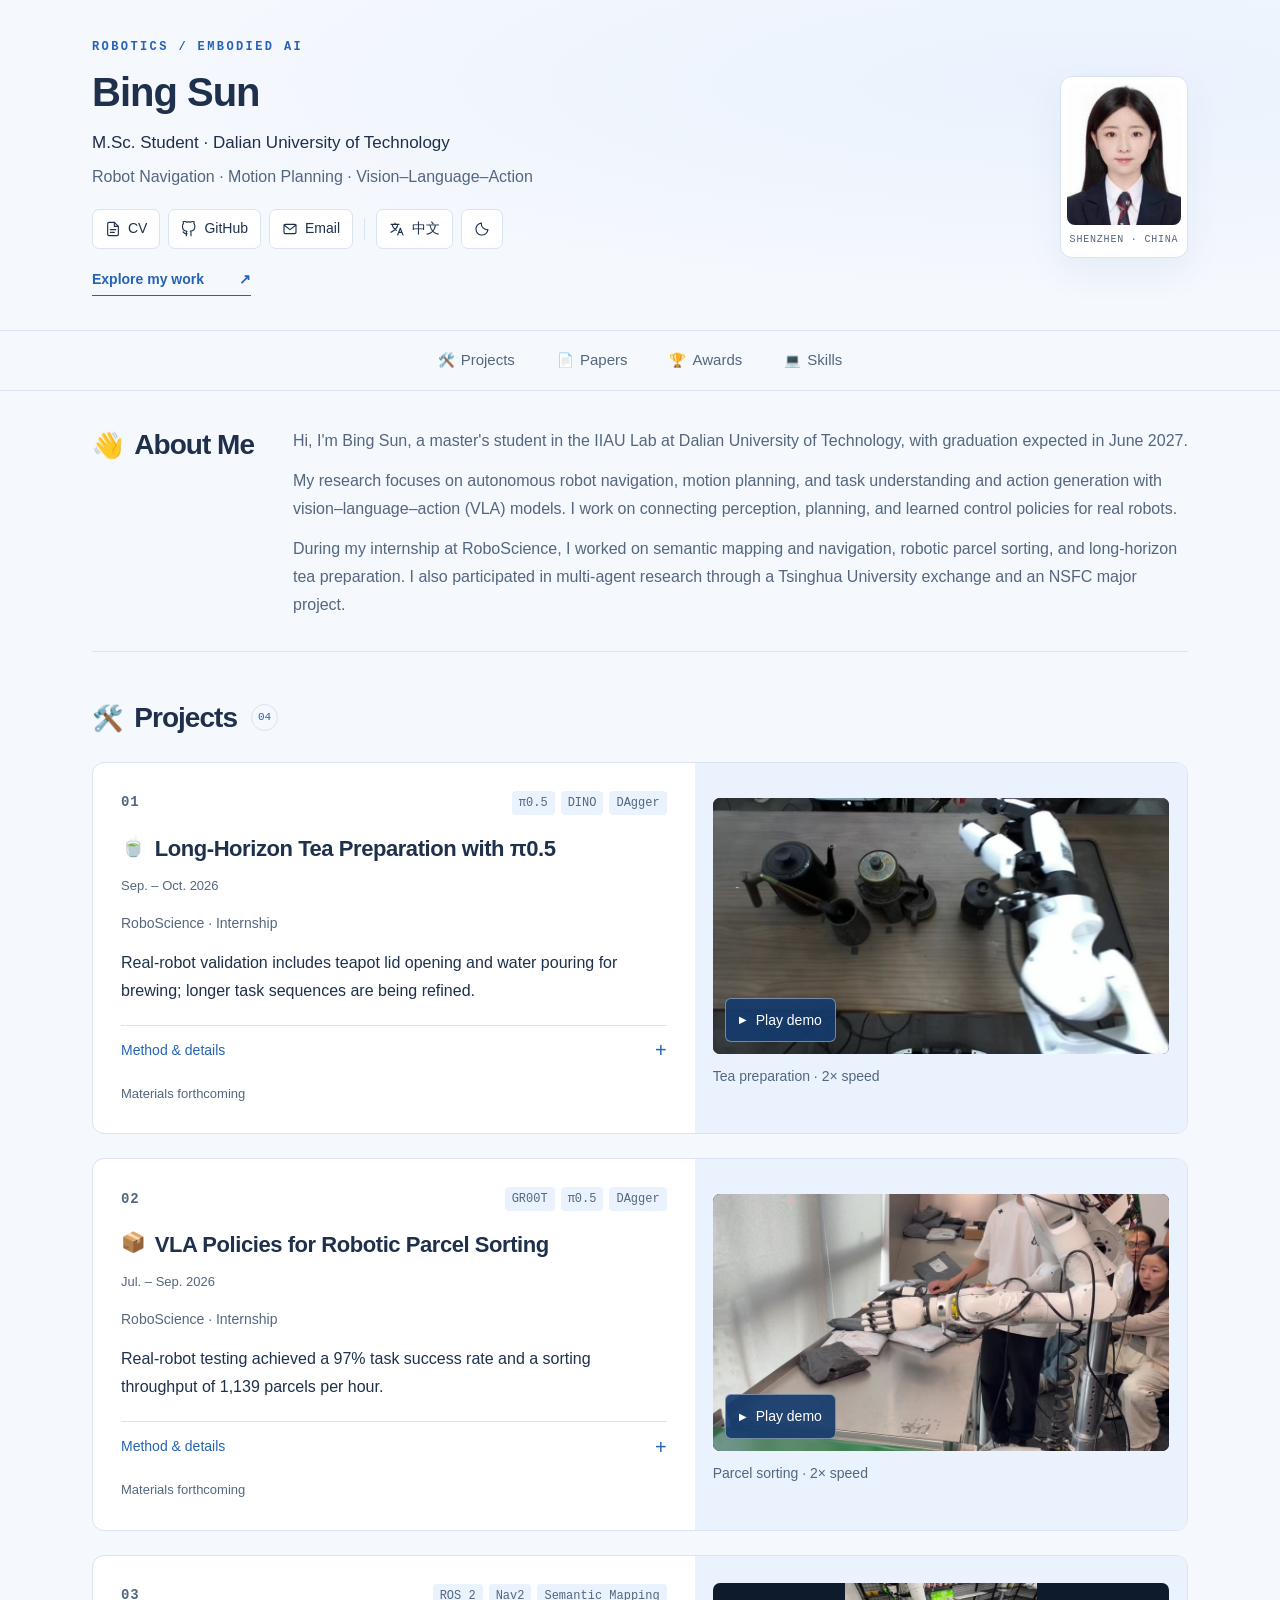
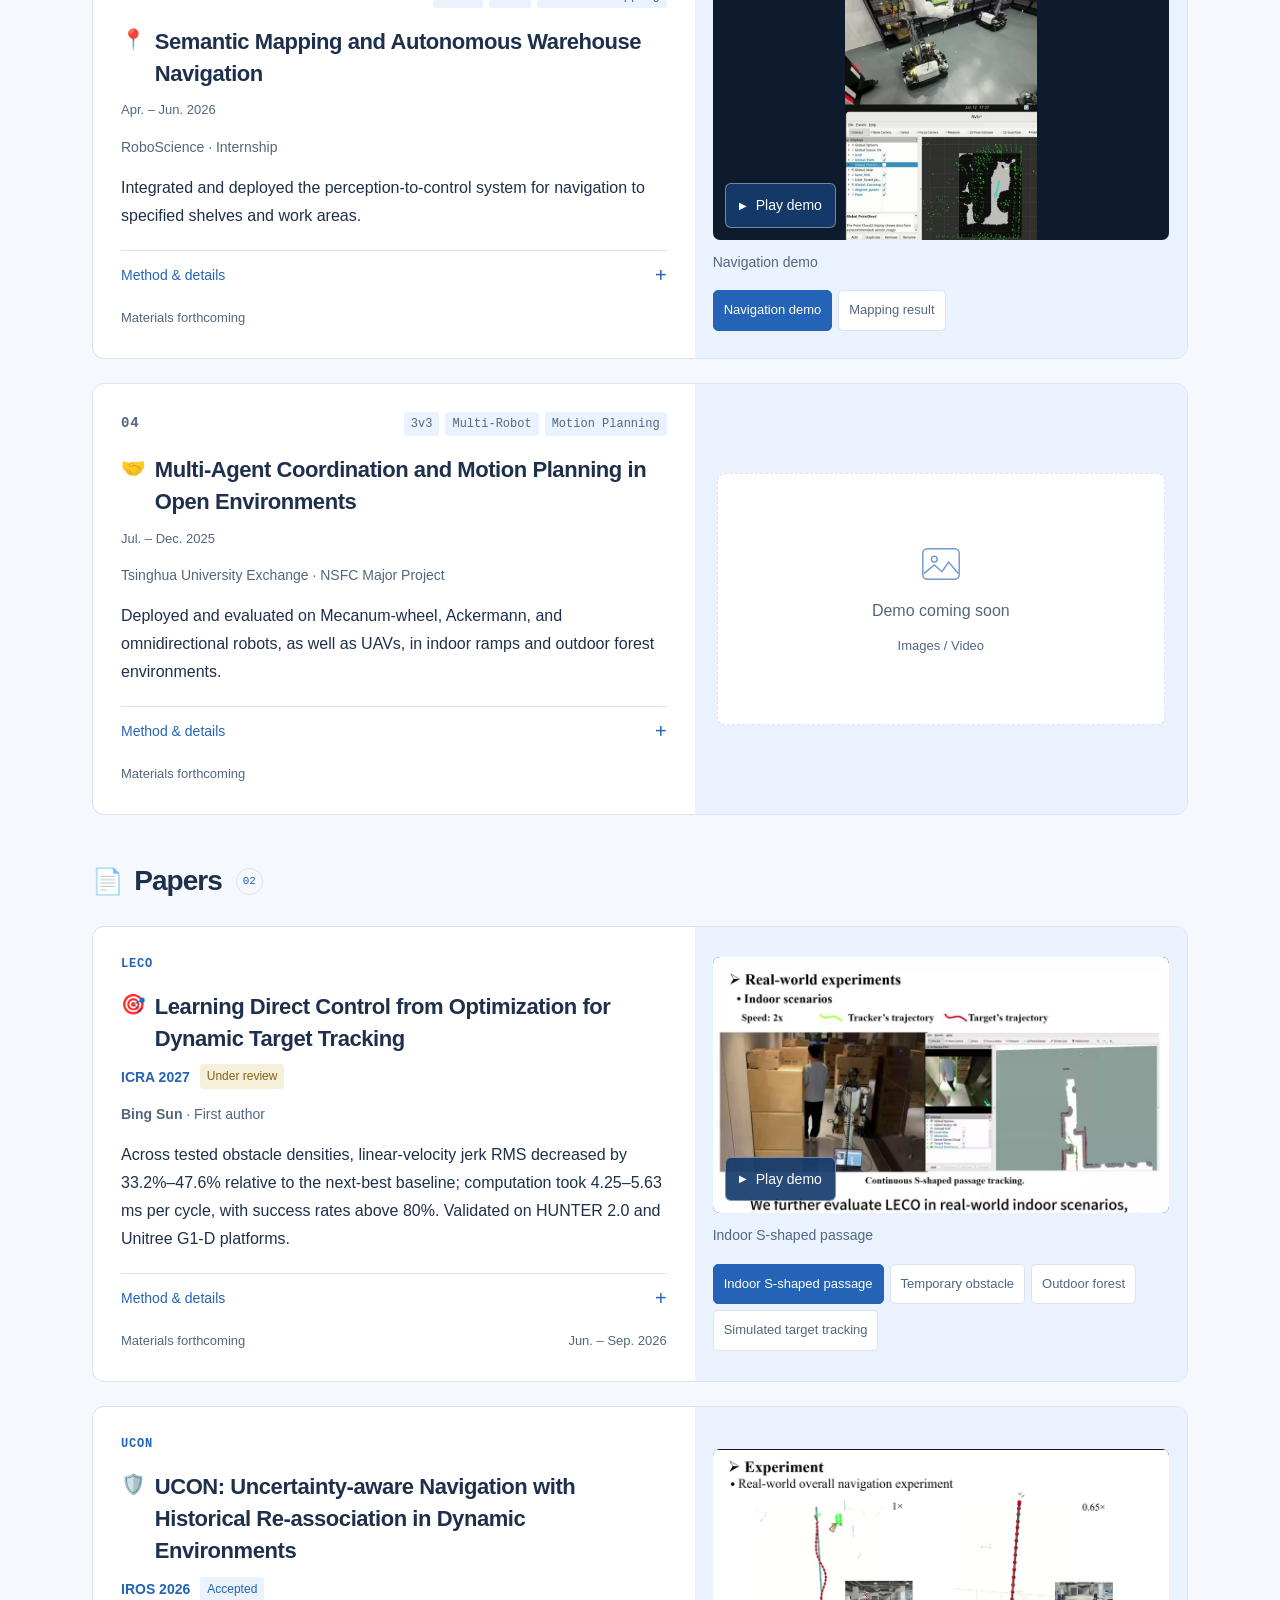
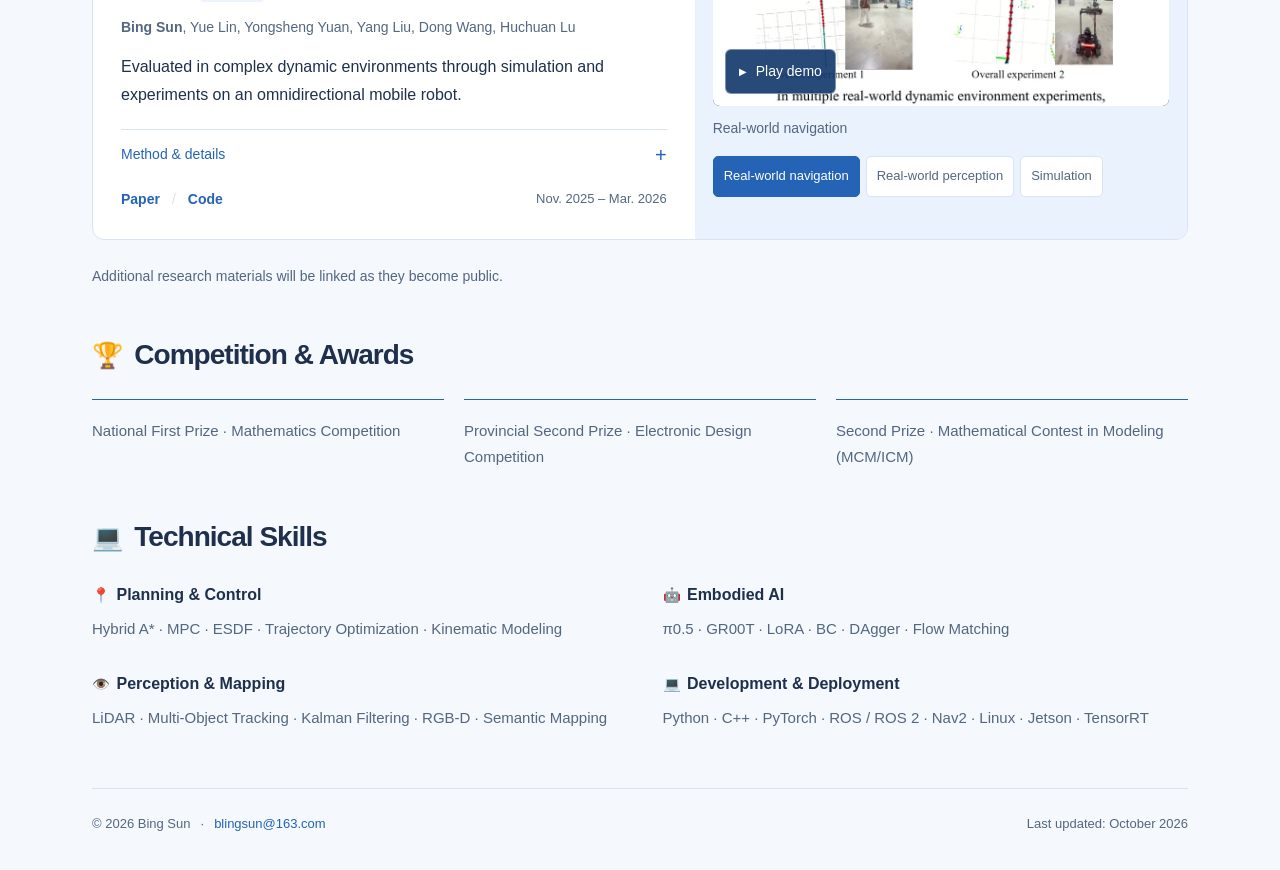
==== commit 4fc85988: "Add internship project demos with 2x tea and parcel sorting playback" ====
--- a/index.html
+++ b/index.html
@@ -12,7 +12,7 @@
   <meta property="og:image" content="https://bling-sun.github.io/MyHomepage/assets/portrait.jpg">
   <link rel="canonical" href="https://bling-sun.github.io/MyHomepage/">
   <link rel="icon" href="assets/favicon.svg" type="image/svg+xml">
-  <link rel="stylesheet" href="assets/styles.css">
+  <link rel="stylesheet" href="assets/styles.css?v=b463389ec70c">
   <title>Bing Sun | Robotics & Embodied AI</title>
   <script src="assets/main.js" defer></script>
   <script type="application/ld+json">{"@context":"https://schema.org","@type":"Person","name":"Bing Sun","alternateName":"孙冰","url":"https://bling-sun.github.io/MyHomepage/","image":"https://bling-sun.github.io/MyHomepage/assets/portrait.jpg","email":"blingsun@163.com","sameAs":["https://github.com/Bling-sun"],"affiliation":{"@type":"CollegeOrUniversity","name":"Dalian University of Technology"},"knowsAbout":["Robot Navigation","Motion Planning","Vision–Language–Action Models"]}</script>
@@ -50,13 +50,12 @@
       <div class="entry-body"><p data-i18n="project.0.result" class="result">Real-robot validation includes teapot lid opening and water pouring for brewing; longer task sequences are being refined.</p>
       <details class="project-details"><summary><span data-i18n="project.0.details">Method &amp; details</span><span class="detail-plus" aria-hidden="true">+</span></summary><p data-i18n="project.0.description">Built a pipeline for data collection, cleaning, policy training, and real-robot deployment. Used DINO visual features, stage-wise trajectory annotation, failure analysis, key-segment resampling, and DAgger correction data to improve long-horizon execution.</p></details></div>
       <div class="entry-footer"><div class="material-links"><span data-i18n="project.0.forthcoming" class="pending">Materials forthcoming</span></div></div>
-      </div><div class="media-gallery media-placeholder">
-      <div class="placeholder-stage">
-        <svg aria-hidden="true" viewBox="0 0 48 48" fill="none" stroke="currentColor" stroke-width="1.5"><rect x="5" y="8" width="38" height="32" rx="5"/><circle cx="17" cy="19" r="3"/><path d="m6 34 11-9 8 7 7-10 10 12"/></svg>
-        <p data-i18n="project.0.media.placeholder">Demo coming soon</p>
-        <span data-i18n="project.0.media.formats">Images / Video</span>
-      </div>
-    </div></article><article class="entry project has-media" id="sorting">
+      </div><div class="media-gallery" aria-label="tea demos"><figure class="entry-media" >
+        <div class="media-stage">
+        <video playsinline loop preload="none" data-src="assets/demos/tea-preparation-2x.mp4" poster="assets/demos/tea-preparation-2x.jpg" aria-label="Robot performing a tea preparation task" data-i18n-alt="project.0.media.0.alt" width="960" height="540"></video>
+        <button class="demo-toggle" type="button" data-kind="video" data-poster="assets/demos/tea-preparation-2x.jpg" aria-pressed="false"><span class="play-icon" aria-hidden="true">▶</span><span data-demo-text><span data-i18n="project.0.media.0.play">Play demo</span></span></button>
+        </div><figcaption data-i18n="project.0.media.0.caption">Tea preparation · 2× speed</figcaption>
+      </figure></div></article><article class="entry project has-media" id="sorting">
       <div class="entry-content">
       <div class="entry-kicker"><span class="project-number">02</span><div class="tags"><span>GR00T</span><span>π0.5</span><span>DAgger</span></div></div>
       <div class="entry-heading"><h3><span class="emoji" aria-hidden="true">📦</span><span data-i18n="project.1.title">VLA Policies for Robotic Parcel Sorting</span></h3>
@@ -65,13 +64,12 @@
       <div class="entry-body"><p data-i18n="project.1.result" class="result">Real-robot testing achieved a 97% task success rate and a sorting throughput of 1,139 parcels per hour.</p>
       <details class="project-details"><summary><span data-i18n="project.1.details">Method &amp; details</span><span class="detail-plus" aria-hidden="true">+</span></summary><p data-i18n="project.1.description">Trained, compared, and deployed GR00T and π0.5 policies with an end-to-end teleoperation, preprocessing, fine-tuning, and online inference pipeline. Improved generalization under occlusion, complex stacking, and out-of-distribution states through scene stratification, trajectory screening, expert corrections, and data-mixture ablations.</p></details></div>
       <div class="entry-footer"><div class="material-links"><span data-i18n="project.1.forthcoming" class="pending">Materials forthcoming</span></div></div>
-      </div><div class="media-gallery media-placeholder">
-      <div class="placeholder-stage">
-        <svg aria-hidden="true" viewBox="0 0 48 48" fill="none" stroke="currentColor" stroke-width="1.5"><rect x="5" y="8" width="38" height="32" rx="5"/><circle cx="17" cy="19" r="3"/><path d="m6 34 11-9 8 7 7-10 10 12"/></svg>
-        <p data-i18n="project.1.media.placeholder">Demo coming soon</p>
-        <span data-i18n="project.1.media.formats">Images / Video</span>
-      </div>
-    </div></article><article class="entry project has-media" id="navigation">
+      </div><div class="media-gallery" aria-label="sorting demos"><figure class="entry-media" >
+        <div class="media-stage">
+        <video playsinline loop preload="none" data-src="assets/demos/parcel-sorting-2x.mp4" poster="assets/demos/parcel-sorting-2x.jpg" aria-label="Robot sorting parcels in a real-world demonstration" data-i18n-alt="project.1.media.0.alt" width="960" height="540"></video>
+        <button class="demo-toggle" type="button" data-kind="video" data-poster="assets/demos/parcel-sorting-2x.jpg" aria-pressed="false"><span class="play-icon" aria-hidden="true">▶</span><span data-demo-text><span data-i18n="project.1.media.0.play">Play demo</span></span></button>
+        </div><figcaption data-i18n="project.1.media.0.caption">Parcel sorting · 2× speed</figcaption>
+      </figure></div></article><article class="entry project has-media" id="navigation">
       <div class="entry-content">
       <div class="entry-kicker"><span class="project-number">03</span><div class="tags"><span>ROS 2</span><span>Nav2</span><span>Semantic Mapping</span></div></div>
       <div class="entry-heading"><h3><span class="emoji" aria-hidden="true">📍</span><span data-i18n="project.2.title">Semantic Mapping and Autonomous Warehouse Navigation</span></h3>
@@ -80,13 +78,17 @@
       <div class="entry-body"><p data-i18n="project.2.result" class="result">Integrated and deployed the perception-to-control system for navigation to specified shelves and work areas.</p>
       <details class="project-details"><summary><span data-i18n="project.2.details">Method &amp; details</span><span class="detail-plus" aria-hidden="true">+</span></summary><p data-i18n="project.2.description">Fused object detection, semantic segmentation, point-cloud projection, and multi-frame observations to associate semantic categories with a 2D occupancy map. Integrated semantic destinations and region constraints into ROS 2 Nav2 for global planning, dynamic obstacle avoidance, and mobile-base control.</p></details></div>
       <div class="entry-footer"><div class="material-links"><span data-i18n="project.2.forthcoming" class="pending">Materials forthcoming</span></div></div>
-      </div><div class="media-gallery media-placeholder">
-      <div class="placeholder-stage">
-        <svg aria-hidden="true" viewBox="0 0 48 48" fill="none" stroke="currentColor" stroke-width="1.5"><rect x="5" y="8" width="38" height="32" rx="5"/><circle cx="17" cy="19" r="3"/><path d="m6 34 11-9 8 7 7-10 10 12"/></svg>
-        <p data-i18n="project.2.media.placeholder">Demo coming soon</p>
-        <span data-i18n="project.2.media.formats">Images / Video</span>
-      </div>
-    </div></article><article class="entry project has-media" id="multi-agent">
+      </div><div class="media-gallery" aria-label="navigation demos"><figure class="entry-media" >
+        <div class="media-stage">
+        <video playsinline loop preload="none" data-src="assets/demos/warehouse-navigation.mp4" poster="assets/demos/warehouse-navigation.jpg" aria-label="Real-world robot navigation demonstration" data-i18n-alt="project.2.media.0.alt" width="960" height="540"></video>
+        <button class="demo-toggle" type="button" data-kind="video" data-poster="assets/demos/warehouse-navigation.jpg" aria-pressed="false"><span class="play-icon" aria-hidden="true">▶</span><span data-demo-text><span data-i18n="project.2.media.0.play">Play demo</span></span></button>
+        </div><figcaption data-i18n="project.2.media.0.caption">Navigation demo</figcaption>
+      </figure><figure class="entry-media" hidden>
+        <div class="media-stage">
+        <img src="assets/demos/warehouse-map.png" alt="Warehouse point-cloud map with mapped object annotations" data-i18n-alt="project.2.media.1.alt" loading="lazy" decoding="async" width="960" height="540">
+
+        </div><figcaption data-i18n="project.2.media.1.caption">Mapping result</figcaption>
+      </figure><div class="media-selector" role="group" aria-label="Demo scenes"><button type="button" data-media-index="0" aria-pressed="true"><span data-i18n="project.2.media.0.selector">Navigation demo</span></button><button type="button" data-media-index="1" aria-pressed="false"><span data-i18n="project.2.media.1.selector">Mapping result</span></button></div></div></article><article class="entry project has-media" id="multi-agent">
       <div class="entry-content">
       <div class="entry-kicker"><span class="project-number">04</span><div class="tags"><span>3v3</span><span>Multi-Robot</span><span>Motion Planning</span></div></div>
       <div class="entry-heading"><h3><span class="emoji" aria-hidden="true">🤝</span><span data-i18n="project.3.title">Multi-Agent Coordination and Motion Planning in Open Environments</span></h3>
@@ -160,6 +162,6 @@
     <section id="skills" aria-labelledby="skills-heading"><div class="section-heading"><h2 id="skills-heading"><span class="emoji" aria-hidden="true">💻</span><span data-i18n="heading.skills">Technical Skills</span></h2></div><dl class="skills-list"><div><dt><span class="emoji" aria-hidden="true">📍</span><span data-i18n="skill.0.label">Planning &amp; Control</span></dt><dd>Hybrid A* · MPC · ESDF · Trajectory Optimization · Kinematic Modeling</dd></div><div><dt><span class="emoji" aria-hidden="true">🤖</span><span data-i18n="skill.1.label">Embodied AI</span></dt><dd>π0.5 · GR00T · LoRA · BC · DAgger · Flow Matching</dd></div><div><dt><span class="emoji" aria-hidden="true">👁️</span><span data-i18n="skill.2.label">Perception &amp; Mapping</span></dt><dd>LiDAR · Multi-Object Tracking · Kalman Filtering · RGB-D · Semantic Mapping</dd></div><div><dt><span class="emoji" aria-hidden="true">💻</span><span data-i18n="skill.3.label">Development &amp; Deployment</span></dt><dd>Python · C++ · PyTorch · ROS / ROS 2 · Nav2 · Linux · Jetson · TensorRT</dd></div></dl></section>
   </main>
   <footer class="site-footer"><div><span>© 2026 </span><span data-i18n="footer.name">Bing Sun</span><span class="footer-dot" aria-hidden="true">·</span><a href="mailto:blingsun@163.com">blingsun@163.com</a></div><div class="updated"><span data-i18n="footer.updated">Last updated: October 2026</span></div></footer>
-  <script id="translations" type="application/json">{"bio.0":{"en":"Hi, I'm Bing Sun, a master's student in the IIAU Lab at Dalian University of Technology, with graduation expected in June 2027.","zh":"你好，我是孙冰，目前在大连理工大学 IIAU Lab 攻读硕士学位，预计于 2027 年 6 月毕业。"},"bio.1":{"en":"My research focuses on autonomous robot navigation, motion planning, and task understanding and action generation with vision–language–action (VLA) models. I work on connecting perception, planning, and learned control policies for real robots.","zh":"我的研究方向是机器人自主导航、运动规划，以及基于视觉语言动作（VLA）模型的任务理解与动作生成，关注感知、规划与学习控制策略在真实机器人上的融合与应用。"},"bio.2":{"en":"During my internship at RoboScience, I worked on semantic mapping and navigation, robotic parcel sorting, and long-horizon tea preparation. I also participated in multi-agent research through a Tsinghua University exchange and an NSFC major project.","zh":"在 RoboScience 实习期间，我参与了语义建图与自主导航、机器人快递分拣及长程茶艺操作。在清华大学交流及国家自然科学基金重大项目中，我参与了多智能体协同对抗研究。"},"award.0":{"en":"National First Prize · Mathematics Competition","zh":"数学竞赛 · 国家一等奖"},"award.1":{"en":"Provincial Second Prize · Electronic Design Competition","zh":"电子设计竞赛 · 省级二等奖"},"award.2":{"en":"Second Prize · Mathematical Contest in Modeling (MCM/ICM)","zh":"美国大学生数学建模竞赛 · 二等奖"},"skill.0.label":{"en":"Planning & Control","zh":"规划与控制"},"skill.1.label":{"en":"Embodied AI","zh":"具身智能"},"skill.2.label":{"en":"Perception & Mapping","zh":"感知与建图"},"skill.3.label":{"en":"Development & Deployment","zh":"开发与部署"},"name":{"en":"Bing Sun","zh":"孙冰"},"role":{"en":"M.Sc. Student · Dalian University of Technology","zh":"硕士研究生 · 大连理工大学"},"interests":{"en":"Robot Navigation · Motion Planning · Vision–Language–Action","zh":"机器人导航 · 运动规划 · 视觉语言动作模型"},"ui.cv":{"en":"CV","zh":"简历"},"ui.email":{"en":"Email","zh":"邮箱"},"ui.skip":{"en":"Skip to content","zh":"跳转到内容"},"hero.eyebrow":{"en":"ROBOTICS / EMBODIED AI","zh":"机器人 / 具身智能"},"hero.explore":{"en":"Explore my work","zh":"探索我的项目"},"nav.projects":{"en":"Projects","zh":"项目"},"nav.papers":{"en":"Papers","zh":"论文"},"nav.awards":{"en":"Awards","zh":"竞赛"},"nav.skills":{"en":"Skills","zh":"技能"},"heading.about":{"en":"About Me","zh":"个人简介"},"project.0.title":{"en":"Long-Horizon Tea Preparation with π0.5","zh":"基于 π0.5 的长程茶艺操作"},"project.0.date":{"en":"Sep. – Oct. 2026","zh":"2026.09 – 2026.10"},"project.0.description":{"en":"Built a pipeline for data collection, cleaning, policy training, and real-robot deployment. Used DINO visual features, stage-wise trajectory annotation, failure analysis, key-segment resampling, and DAgger correction data to improve long-horizon execution.","zh":"搭建数据采集、清洗、策略训练与真机部署链路。引入 DINO 视觉特征，围绕阶段切换、误差累积及失败恢复建立分阶段轨迹标注和失败归因机制，结合关键片段重采样与 DAgger 纠错数据优化长程执行。"},"project.0.attribution":{"en":"RoboScience · Internship","zh":"RoboScience · 实习"},"project.0.result":{"en":"Real-robot validation includes teapot lid opening and water pouring for brewing; longer task sequences are being refined.","zh":"完成系统集成与真机测试，已实现茶壶开盖和倒水冲泡步骤，并持续优化更长任务序列的执行能力。"},"project.0.details":{"en":"Method & details","zh":"方法与细节"},"project.0.forthcoming":{"en":"Materials forthcoming","zh":"资料待发布"},"project.0.media.placeholder":{"en":"Demo coming soon","zh":"演示素材待补充"},"project.0.media.formats":{"en":"Images / Video","zh":"图片 / 视频"},"project.1.title":{"en":"VLA Policies for Robotic Parcel Sorting","zh":"快递分拣 VLA 策略训练与实机部署"},"project.1.date":{"en":"Jul. – Sep. 2026","zh":"2026.07 – 2026.09"},"project.1.description":{"en":"Trained, compared, and deployed GR00T and π0.5 policies with an end-to-end teleoperation, preprocessing, fine-tuning, and online inference pipeline. Improved generalization under occlusion, complex stacking, and out-of-distribution states through scene stratification, trajectory screening, expert corrections, and data-mixture ablations.","zh":"基于 GR00T 和 π0.5 开展训练、性能对比与真机部署，搭建遥操作采集、数据预处理、策略微调和在线推理链路。针对包裹遮挡、复杂堆叠与分布外失败，结合场景分层、轨迹筛选、专家纠错及数据配比消融改善泛化表现。"},"project.1.attribution":{"en":"RoboScience · Internship","zh":"RoboScience · 实习"},"project.1.result":{"en":"Real-robot testing achieved a 97% task success rate and a sorting throughput of 1,139 parcels per hour.","zh":"真实机器人测试中，任务成功率达到 97%，分拣速度达到 1,139 件/小时。"},"project.1.details":{"en":"Method & details","zh":"方法与细节"},"project.1.forthcoming":{"en":"Materials forthcoming","zh":"资料待发布"},"project.1.media.placeholder":{"en":"Demo coming soon","zh":"演示素材待补充"},"project.1.media.formats":{"en":"Images / Video","zh":"图片 / 视频"},"project.2.title":{"en":"Semantic Mapping and Autonomous Warehouse Navigation","zh":"面向仓库环境的语义建图与自主导航"},"project.2.date":{"en":"Apr. – Jun. 2026","zh":"2026.04 – 2026.06"},"project.2.description":{"en":"Fused object detection, semantic segmentation, point-cloud projection, and multi-frame observations to associate semantic categories with a 2D occupancy map. Integrated semantic destinations and region constraints into ROS 2 Nav2 for global planning, dynamic obstacle avoidance, and mobile-base control.","zh":"融合目标检测、语义分割、点云投影与多帧观测，实现语义类别与二维占据地图的空间关联。基于 ROS 2 Nav2 集成全局规划、局部动态避障及底盘控制，将语义目标点和区域约束融入导航任务。"},"project.2.attribution":{"en":"RoboScience · Internship","zh":"RoboScience · 实习"},"project.2.result":{"en":"Integrated and deployed the perception-to-control system for navigation to specified shelves and work areas.","zh":"完成从感知、建图到规划控制的系统联调与部署，实现面向指定货架和工作区域的自主导航。"},"project.2.details":{"en":"Method & details","zh":"方法与细节"},"project.2.forthcoming":{"en":"Materials forthcoming","zh":"资料待发布"},"project.2.media.placeholder":{"en":"Demo coming soon","zh":"演示素材待补充"},"project.2.media.formats":{"en":"Images / Video","zh":"图片 / 视频"},"project.3.title":{"en":"Multi-Agent Coordination and Motion Planning in Open Environments","zh":"开放环境多智能体协同对抗与运动规划"},"project.3.date":{"en":"Jul. – Dec. 2025","zh":"2025.07 – 2025.12"},"project.3.description":{"en":"Worked on dynamic target tracking, motion prediction, and coordinated pursuit for 3v3 multi-agent tasks. Developed motion planning algorithms and adapted them to different robot kinematics, obstacle avoidance requirements, and real-time control interfaces.","zh":"面向 3v3 多智能体任务，开展动态目标跟踪、运动状态预测与协同围剿策略研究。开发运动规划算法，并针对不同平台的运动学、障碍规避与实时控制需求完成适配。"},"project.3.attribution":{"en":"Tsinghua University Exchange · NSFC Major Project","zh":"清华大学交流 · 国家自然科学基金重大项目"},"project.3.result":{"en":"Deployed and evaluated on Mecanum-wheel, Ackermann, and omnidirectional robots, as well as UAVs, in indoor ramps and outdoor forest environments.","zh":"支持麦克纳姆轮、阿克曼轮、全向轮移动机器人及无人机，在室内坡道和室外森林环境中完成部署与实验验证。"},"project.3.details":{"en":"Method & details","zh":"方法与细节"},"project.3.forthcoming":{"en":"Materials forthcoming","zh":"资料待发布"},"project.3.media.placeholder":{"en":"Demo coming soon","zh":"演示素材待补充"},"project.3.media.formats":{"en":"Images / Video","zh":"图片 / 视频"},"heading.projects":{"en":"Projects","zh":"项目"},"paper.0.title":{"en":"Learning Direct Control from Optimization for Dynamic Target Tracking","zh":"从优化中学习直接控制，实现动态目标跟踪"},"paper.0.status":{"en":"Under review","zh":"审稿中"},"paper.0.description":{"en":"Transfers trajectory optimization objectives into differentiable losses and backpropagates through kinematic integration to learn a control policy. The method combines target visibility, obstacle clearance, and control smoothness with decaying expert guidance, a predictive safety lock, and a classical planning fallback.","zh":"将传统轨迹优化目标转化为可微损失，通过运动学积分实现轨迹级损失向控制策略的端到端反向传播。融合目标可见性、障碍物距离与控制平滑性约束，并结合衰减式专家引导、预测性安全锁及经典规划控制回退策略。"},"paper.0.attribution.name":{"en":"Bing Sun","zh":"孙冰"},"paper.0.attribution.remaining":{"en":" · First author","zh":" · 第一作者"},"paper.0.result":{"en":"Across tested obstacle densities, linear-velocity jerk RMS decreased by 33.2%–47.6% relative to the next-best baseline; computation took 4.25–5.63 ms per cycle, with success rates above 80%. Validated on HUNTER 2.0 and Unitree G1-D platforms.","zh":"在所测试的不同障碍物密度下，线速度 Jerk RMS 较次优方法降低 33.2%–47.6%，单周期计算时间为 4.25–5.63 ms，成功率超过 80%；在 HUNTER 2.0 阿克曼底盘和宇树 G1-D 平台上完成实机验证。"},"paper.0.details":{"en":"Method & details","zh":"方法与细节"},"paper.0.forthcoming":{"en":"Materials forthcoming","zh":"资料待发布"},"paper.0.date":{"en":"Jun. – Sep. 2026","zh":"2026.06 – 2026.09"},"paper.0.media.0.alt":{"en":"LECO · Indoor S-shaped passage","zh":"LECO · 室内 S 形通道"},"paper.0.media.0.play":{"en":"Play demo","zh":"播放演示"},"paper.0.media.0.caption":{"en":"Indoor S-shaped passage","zh":"室内 S 形通道"},"paper.0.media.1.alt":{"en":"LECO · Temporary obstacle","zh":"LECO · 临时障碍物"},"paper.0.media.1.play":{"en":"Play demo","zh":"播放演示"},"paper.0.media.1.caption":{"en":"Temporary obstacle","zh":"临时障碍物"},"paper.0.media.2.alt":{"en":"LECO · Outdoor forest","zh":"LECO · 室外森林"},"paper.0.media.2.play":{"en":"Play demo","zh":"播放演示"},"paper.0.media.2.caption":{"en":"Outdoor forest","zh":"室外森林"},"paper.0.media.3.alt":{"en":"LECO · Simulated target tracking","zh":"LECO · 仿真目标跟踪"},"paper.0.media.3.play":{"en":"Play demo","zh":"播放演示"},"paper.0.media.3.caption":{"en":"Simulated target tracking","zh":"仿真目标跟踪"},"paper.0.media.0.selector":{"en":"Indoor S-shaped passage","zh":"室内 S 形通道"},"paper.0.media.1.selector":{"en":"Temporary obstacle","zh":"临时障碍物"},"paper.0.media.2.selector":{"en":"Outdoor forest","zh":"室外森林"},"paper.0.media.3.selector":{"en":"Simulated target tracking","zh":"仿真目标跟踪"},"paper.1.title":{"en":"UCON: Uncertainty-aware Navigation with Historical Re-association in Dynamic Environments","zh":"UCON：动态环境中基于历史重关联的不确定性感知导航"},"paper.1.status":{"en":"Accepted","zh":"已录用"},"paper.1.description":{"en":"Uses point-level reassociation with historical point-cloud segments and Kalman filtering to maintain dynamic-object tracking through occlusions, missed detections, and identity switches. Predicted states and covariances form uncertainty sectors that translate dynamic collision risk into differentiable trajectory costs.","zh":"针对遮挡、漏检和 ID 切换，设计基于历史点云片段的点级重关联机制，结合卡尔曼滤波进行目标状态估计与协方差传播。基于预测状态与协方差构建不确定性扇区，将动态碰撞风险转化为可微轨迹代价。"},"paper.1.attribution.name":{"en":"Bing Sun","zh":"孙冰"},"paper.1.attribution.remaining":{"en":", Yue Lin, Yongsheng Yuan, Yang Liu, Dong Wang, Huchuan Lu","zh":"，林跃，袁永胜，刘洋，王栋，卢湖川"},"paper.1.result":{"en":"Evaluated in complex dynamic environments through simulation and experiments on an omnidirectional mobile robot.","zh":"在复杂动态环境中开展仿真及全向移动机器人实验，验证感知与规划联合方法的有效性。"},"paper.1.details":{"en":"Method & details","zh":"方法与细节"},"paper.1.link.paper":{"en":"Paper","zh":"论文"},"paper.1.link.code":{"en":"Code","zh":"代码"},"paper.1.date":{"en":"Nov. 2025 – Mar. 2026","zh":"2025.11 – 2026.03"},"paper.1.media.0.alt":{"en":"UCON · Real-world navigation","zh":"UCON · 真实导航实验"},"paper.1.media.0.play":{"en":"Play demo","zh":"播放演示"},"paper.1.media.0.caption":{"en":"Real-world navigation","zh":"真实导航实验"},"paper.1.media.1.alt":{"en":"UCON · Real-world perception","zh":"UCON · 真实感知实验"},"paper.1.media.1.play":{"en":"Play demo","zh":"播放演示"},"paper.1.media.1.caption":{"en":"Real-world perception","zh":"真实感知实验"},"paper.1.media.2.alt":{"en":"UCON · Simulation","zh":"UCON · 仿真实验"},"paper.1.media.2.play":{"en":"Play demo","zh":"播放演示"},"paper.1.media.2.caption":{"en":"Simulation","zh":"仿真实验"},"paper.1.media.0.selector":{"en":"Real-world navigation","zh":"真实导航实验"},"paper.1.media.1.selector":{"en":"Real-world perception","zh":"真实感知实验"},"paper.1.media.2.selector":{"en":"Simulation","zh":"仿真实验"},"papers.note":{"en":"Additional research materials will be linked as they become public.","zh":"更多研究资料将在公开后补充链接。"},"heading.papers":{"en":"Papers","zh":"论文"},"heading.awards":{"en":"Competition & Awards","zh":"竞赛与荣誉"},"heading.skills":{"en":"Technical Skills","zh":"专业技能"},"footer.name":{"en":"Bing Sun","zh":"孙冰"},"footer.updated":{"en":"Last updated: October 2026","zh":"最近更新：2026 年 10 月"}}</script>
+  <script id="translations" type="application/json">{"bio.0":{"en":"Hi, I'm Bing Sun, a master's student in the IIAU Lab at Dalian University of Technology, with graduation expected in June 2027.","zh":"你好，我是孙冰，目前在大连理工大学 IIAU Lab 攻读硕士学位，预计于 2027 年 6 月毕业。"},"bio.1":{"en":"My research focuses on autonomous robot navigation, motion planning, and task understanding and action generation with vision–language–action (VLA) models. I work on connecting perception, planning, and learned control policies for real robots.","zh":"我的研究方向是机器人自主导航、运动规划，以及基于视觉语言动作（VLA）模型的任务理解与动作生成，关注感知、规划与学习控制策略在真实机器人上的融合与应用。"},"bio.2":{"en":"During my internship at RoboScience, I worked on semantic mapping and navigation, robotic parcel sorting, and long-horizon tea preparation. I also participated in multi-agent research through a Tsinghua University exchange and an NSFC major project.","zh":"在 RoboScience 实习期间，我参与了语义建图与自主导航、机器人快递分拣及长程茶艺操作。在清华大学交流及国家自然科学基金重大项目中，我参与了多智能体协同对抗研究。"},"award.0":{"en":"National First Prize · Mathematics Competition","zh":"数学竞赛 · 国家一等奖"},"award.1":{"en":"Provincial Second Prize · Electronic Design Competition","zh":"电子设计竞赛 · 省级二等奖"},"award.2":{"en":"Second Prize · Mathematical Contest in Modeling (MCM/ICM)","zh":"美国大学生数学建模竞赛 · 二等奖"},"skill.0.label":{"en":"Planning & Control","zh":"规划与控制"},"skill.1.label":{"en":"Embodied AI","zh":"具身智能"},"skill.2.label":{"en":"Perception & Mapping","zh":"感知与建图"},"skill.3.label":{"en":"Development & Deployment","zh":"开发与部署"},"name":{"en":"Bing Sun","zh":"孙冰"},"role":{"en":"M.Sc. Student · Dalian University of Technology","zh":"硕士研究生 · 大连理工大学"},"interests":{"en":"Robot Navigation · Motion Planning · Vision–Language–Action","zh":"机器人导航 · 运动规划 · 视觉语言动作模型"},"ui.cv":{"en":"CV","zh":"简历"},"ui.email":{"en":"Email","zh":"邮箱"},"ui.skip":{"en":"Skip to content","zh":"跳转到内容"},"hero.eyebrow":{"en":"ROBOTICS / EMBODIED AI","zh":"机器人 / 具身智能"},"hero.explore":{"en":"Explore my work","zh":"探索我的项目"},"nav.projects":{"en":"Projects","zh":"项目"},"nav.papers":{"en":"Papers","zh":"论文"},"nav.awards":{"en":"Awards","zh":"竞赛"},"nav.skills":{"en":"Skills","zh":"技能"},"heading.about":{"en":"About Me","zh":"个人简介"},"project.0.title":{"en":"Long-Horizon Tea Preparation with π0.5","zh":"基于 π0.5 的长程茶艺操作"},"project.0.date":{"en":"Sep. – Oct. 2026","zh":"2026.09 – 2026.10"},"project.0.description":{"en":"Built a pipeline for data collection, cleaning, policy training, and real-robot deployment. Used DINO visual features, stage-wise trajectory annotation, failure analysis, key-segment resampling, and DAgger correction data to improve long-horizon execution.","zh":"搭建数据采集、清洗、策略训练与真机部署链路。引入 DINO 视觉特征，围绕阶段切换、误差累积及失败恢复建立分阶段轨迹标注和失败归因机制，结合关键片段重采样与 DAgger 纠错数据优化长程执行。"},"project.0.attribution":{"en":"RoboScience · Internship","zh":"RoboScience · 实习"},"project.0.result":{"en":"Real-robot validation includes teapot lid opening and water pouring for brewing; longer task sequences are being refined.","zh":"完成系统集成与真机测试，已实现茶壶开盖和倒水冲泡步骤，并持续优化更长任务序列的执行能力。"},"project.0.details":{"en":"Method & details","zh":"方法与细节"},"project.0.forthcoming":{"en":"Materials forthcoming","zh":"资料待发布"},"project.0.media.0.alt":{"en":"Robot performing a tea preparation task","zh":"机器人茶艺操作演示"},"project.0.media.0.play":{"en":"Play demo","zh":"播放演示"},"project.0.media.0.caption":{"en":"Tea preparation · 2× speed","zh":"茶艺操作 · 2 倍速"},"project.1.title":{"en":"VLA Policies for Robotic Parcel Sorting","zh":"快递分拣 VLA 策略训练与实机部署"},"project.1.date":{"en":"Jul. – Sep. 2026","zh":"2026.07 – 2026.09"},"project.1.description":{"en":"Trained, compared, and deployed GR00T and π0.5 policies with an end-to-end teleoperation, preprocessing, fine-tuning, and online inference pipeline. Improved generalization under occlusion, complex stacking, and out-of-distribution states through scene stratification, trajectory screening, expert corrections, and data-mixture ablations.","zh":"基于 GR00T 和 π0.5 开展训练、性能对比与真机部署，搭建遥操作采集、数据预处理、策略微调和在线推理链路。针对包裹遮挡、复杂堆叠与分布外失败，结合场景分层、轨迹筛选、专家纠错及数据配比消融改善泛化表现。"},"project.1.attribution":{"en":"RoboScience · Internship","zh":"RoboScience · 实习"},"project.1.result":{"en":"Real-robot testing achieved a 97% task success rate and a sorting throughput of 1,139 parcels per hour.","zh":"真实机器人测试中，任务成功率达到 97%，分拣速度达到 1,139 件/小时。"},"project.1.details":{"en":"Method & details","zh":"方法与细节"},"project.1.forthcoming":{"en":"Materials forthcoming","zh":"资料待发布"},"project.1.media.0.alt":{"en":"Robot sorting parcels in a real-world demonstration","zh":"机器人包裹分类实机演示"},"project.1.media.0.play":{"en":"Play demo","zh":"播放演示"},"project.1.media.0.caption":{"en":"Parcel sorting · 2× speed","zh":"包裹分类 · 2 倍速"},"project.2.title":{"en":"Semantic Mapping and Autonomous Warehouse Navigation","zh":"面向仓库环境的语义建图与自主导航"},"project.2.date":{"en":"Apr. – Jun. 2026","zh":"2026.04 – 2026.06"},"project.2.description":{"en":"Fused object detection, semantic segmentation, point-cloud projection, and multi-frame observations to associate semantic categories with a 2D occupancy map. Integrated semantic destinations and region constraints into ROS 2 Nav2 for global planning, dynamic obstacle avoidance, and mobile-base control.","zh":"融合目标检测、语义分割、点云投影与多帧观测，实现语义类别与二维占据地图的空间关联。基于 ROS 2 Nav2 集成全局规划、局部动态避障及底盘控制，将语义目标点和区域约束融入导航任务。"},"project.2.attribution":{"en":"RoboScience · Internship","zh":"RoboScience · 实习"},"project.2.result":{"en":"Integrated and deployed the perception-to-control system for navigation to specified shelves and work areas.","zh":"完成从感知、建图到规划控制的系统联调与部署，实现面向指定货架和工作区域的自主导航。"},"project.2.details":{"en":"Method & details","zh":"方法与细节"},"project.2.forthcoming":{"en":"Materials forthcoming","zh":"资料待发布"},"project.2.media.0.alt":{"en":"Real-world robot navigation demonstration","zh":"机器人导航实机演示"},"project.2.media.0.play":{"en":"Play demo","zh":"播放演示"},"project.2.media.0.caption":{"en":"Navigation demo","zh":"导航演示"},"project.2.media.1.alt":{"en":"Warehouse point-cloud map with mapped object annotations","zh":"仓库点云地图及目标标注"},"project.2.media.1.caption":{"en":"Mapping result","zh":"建图结果"},"project.2.media.0.selector":{"en":"Navigation demo","zh":"导航演示"},"project.2.media.1.selector":{"en":"Mapping result","zh":"建图结果"},"project.3.title":{"en":"Multi-Agent Coordination and Motion Planning in Open Environments","zh":"开放环境多智能体协同对抗与运动规划"},"project.3.date":{"en":"Jul. – Dec. 2025","zh":"2025.07 – 2025.12"},"project.3.description":{"en":"Worked on dynamic target tracking, motion prediction, and coordinated pursuit for 3v3 multi-agent tasks. Developed motion planning algorithms and adapted them to different robot kinematics, obstacle avoidance requirements, and real-time control interfaces.","zh":"面向 3v3 多智能体任务，开展动态目标跟踪、运动状态预测与协同围剿策略研究。开发运动规划算法，并针对不同平台的运动学、障碍规避与实时控制需求完成适配。"},"project.3.attribution":{"en":"Tsinghua University Exchange · NSFC Major Project","zh":"清华大学交流 · 国家自然科学基金重大项目"},"project.3.result":{"en":"Deployed and evaluated on Mecanum-wheel, Ackermann, and omnidirectional robots, as well as UAVs, in indoor ramps and outdoor forest environments.","zh":"支持麦克纳姆轮、阿克曼轮、全向轮移动机器人及无人机，在室内坡道和室外森林环境中完成部署与实验验证。"},"project.3.details":{"en":"Method & details","zh":"方法与细节"},"project.3.forthcoming":{"en":"Materials forthcoming","zh":"资料待发布"},"project.3.media.placeholder":{"en":"Demo coming soon","zh":"演示素材待补充"},"project.3.media.formats":{"en":"Images / Video","zh":"图片 / 视频"},"heading.projects":{"en":"Projects","zh":"项目"},"paper.0.title":{"en":"Learning Direct Control from Optimization for Dynamic Target Tracking","zh":"从优化中学习直接控制，实现动态目标跟踪"},"paper.0.status":{"en":"Under review","zh":"审稿中"},"paper.0.description":{"en":"Transfers trajectory optimization objectives into differentiable losses and backpropagates through kinematic integration to learn a control policy. The method combines target visibility, obstacle clearance, and control smoothness with decaying expert guidance, a predictive safety lock, and a classical planning fallback.","zh":"将传统轨迹优化目标转化为可微损失，通过运动学积分实现轨迹级损失向控制策略的端到端反向传播。融合目标可见性、障碍物距离与控制平滑性约束，并结合衰减式专家引导、预测性安全锁及经典规划控制回退策略。"},"paper.0.attribution.name":{"en":"Bing Sun","zh":"孙冰"},"paper.0.attribution.remaining":{"en":" · First author","zh":" · 第一作者"},"paper.0.result":{"en":"Across tested obstacle densities, linear-velocity jerk RMS decreased by 33.2%–47.6% relative to the next-best baseline; computation took 4.25–5.63 ms per cycle, with success rates above 80%. Validated on HUNTER 2.0 and Unitree G1-D platforms.","zh":"在所测试的不同障碍物密度下，线速度 Jerk RMS 较次优方法降低 33.2%–47.6%，单周期计算时间为 4.25–5.63 ms，成功率超过 80%；在 HUNTER 2.0 阿克曼底盘和宇树 G1-D 平台上完成实机验证。"},"paper.0.details":{"en":"Method & details","zh":"方法与细节"},"paper.0.forthcoming":{"en":"Materials forthcoming","zh":"资料待发布"},"paper.0.date":{"en":"Jun. – Sep. 2026","zh":"2026.06 – 2026.09"},"paper.0.media.0.alt":{"en":"LECO · Indoor S-shaped passage","zh":"LECO · 室内 S 形通道"},"paper.0.media.0.play":{"en":"Play demo","zh":"播放演示"},"paper.0.media.0.caption":{"en":"Indoor S-shaped passage","zh":"室内 S 形通道"},"paper.0.media.1.alt":{"en":"LECO · Temporary obstacle","zh":"LECO · 临时障碍物"},"paper.0.media.1.play":{"en":"Play demo","zh":"播放演示"},"paper.0.media.1.caption":{"en":"Temporary obstacle","zh":"临时障碍物"},"paper.0.media.2.alt":{"en":"LECO · Outdoor forest","zh":"LECO · 室外森林"},"paper.0.media.2.play":{"en":"Play demo","zh":"播放演示"},"paper.0.media.2.caption":{"en":"Outdoor forest","zh":"室外森林"},"paper.0.media.3.alt":{"en":"LECO · Simulated target tracking","zh":"LECO · 仿真目标跟踪"},"paper.0.media.3.play":{"en":"Play demo","zh":"播放演示"},"paper.0.media.3.caption":{"en":"Simulated target tracking","zh":"仿真目标跟踪"},"paper.0.media.0.selector":{"en":"Indoor S-shaped passage","zh":"室内 S 形通道"},"paper.0.media.1.selector":{"en":"Temporary obstacle","zh":"临时障碍物"},"paper.0.media.2.selector":{"en":"Outdoor forest","zh":"室外森林"},"paper.0.media.3.selector":{"en":"Simulated target tracking","zh":"仿真目标跟踪"},"paper.1.title":{"en":"UCON: Uncertainty-aware Navigation with Historical Re-association in Dynamic Environments","zh":"UCON：动态环境中基于历史重关联的不确定性感知导航"},"paper.1.status":{"en":"Accepted","zh":"已录用"},"paper.1.description":{"en":"Uses point-level reassociation with historical point-cloud segments and Kalman filtering to maintain dynamic-object tracking through occlusions, missed detections, and identity switches. Predicted states and covariances form uncertainty sectors that translate dynamic collision risk into differentiable trajectory costs.","zh":"针对遮挡、漏检和 ID 切换，设计基于历史点云片段的点级重关联机制，结合卡尔曼滤波进行目标状态估计与协方差传播。基于预测状态与协方差构建不确定性扇区，将动态碰撞风险转化为可微轨迹代价。"},"paper.1.attribution.name":{"en":"Bing Sun","zh":"孙冰"},"paper.1.attribution.remaining":{"en":", Yue Lin, Yongsheng Yuan, Yang Liu, Dong Wang, Huchuan Lu","zh":"，林跃，袁永胜，刘洋，王栋，卢湖川"},"paper.1.result":{"en":"Evaluated in complex dynamic environments through simulation and experiments on an omnidirectional mobile robot.","zh":"在复杂动态环境中开展仿真及全向移动机器人实验，验证感知与规划联合方法的有效性。"},"paper.1.details":{"en":"Method & details","zh":"方法与细节"},"paper.1.link.paper":{"en":"Paper","zh":"论文"},"paper.1.link.code":{"en":"Code","zh":"代码"},"paper.1.date":{"en":"Nov. 2025 – Mar. 2026","zh":"2025.11 – 2026.03"},"paper.1.media.0.alt":{"en":"UCON · Real-world navigation","zh":"UCON · 真实导航实验"},"paper.1.media.0.play":{"en":"Play demo","zh":"播放演示"},"paper.1.media.0.caption":{"en":"Real-world navigation","zh":"真实导航实验"},"paper.1.media.1.alt":{"en":"UCON · Real-world perception","zh":"UCON · 真实感知实验"},"paper.1.media.1.play":{"en":"Play demo","zh":"播放演示"},"paper.1.media.1.caption":{"en":"Real-world perception","zh":"真实感知实验"},"paper.1.media.2.alt":{"en":"UCON · Simulation","zh":"UCON · 仿真实验"},"paper.1.media.2.play":{"en":"Play demo","zh":"播放演示"},"paper.1.media.2.caption":{"en":"Simulation","zh":"仿真实验"},"paper.1.media.0.selector":{"en":"Real-world navigation","zh":"真实导航实验"},"paper.1.media.1.selector":{"en":"Real-world perception","zh":"真实感知实验"},"paper.1.media.2.selector":{"en":"Simulation","zh":"仿真实验"},"papers.note":{"en":"Additional research materials will be linked as they become public.","zh":"更多研究资料将在公开后补充链接。"},"heading.papers":{"en":"Papers","zh":"论文"},"heading.awards":{"en":"Competition & Awards","zh":"竞赛与荣誉"},"heading.skills":{"en":"Technical Skills","zh":"专业技能"},"footer.name":{"en":"Bing Sun","zh":"孙冰"},"footer.updated":{"en":"Last updated: October 2026","zh":"最近更新：2026 年 10 月"}}</script>
 </body>
 </html>
--- a/assets/styles.css
+++ b/assets/styles.css
@@ -86,7 +86,7 @@
 .placeholder-stage > span { font-size:13px; }
 .entry-media { margin:0; }
 .media-stage { position:relative; aspect-ratio:16/9; overflow:hidden; border-radius:7px; background:#0d1b2d; display:grid; place-items:center; }
-.media-stage video,.media-stage img { width:100%; height:100%; object-fit:contain; display:block; }
+.media-stage video,.media-stage img { position:absolute; inset:0; width:100%; height:100%; min-width:0; min-height:0; object-fit:contain; display:block; }
 .media-stage video { max-height:100%; }
 .entry-media figcaption { margin:10px 0; font-size:14px; color:var(--muted); }
 .demo-toggle { position:absolute; bottom:12px; left:12px; display:inline-flex; align-items:center; gap:9px; border:1px solid #ffffff66; border-radius:6px; color:#fff; background:#153b6deb; padding:9px 13px; font-size:14px; min-height:40px; }
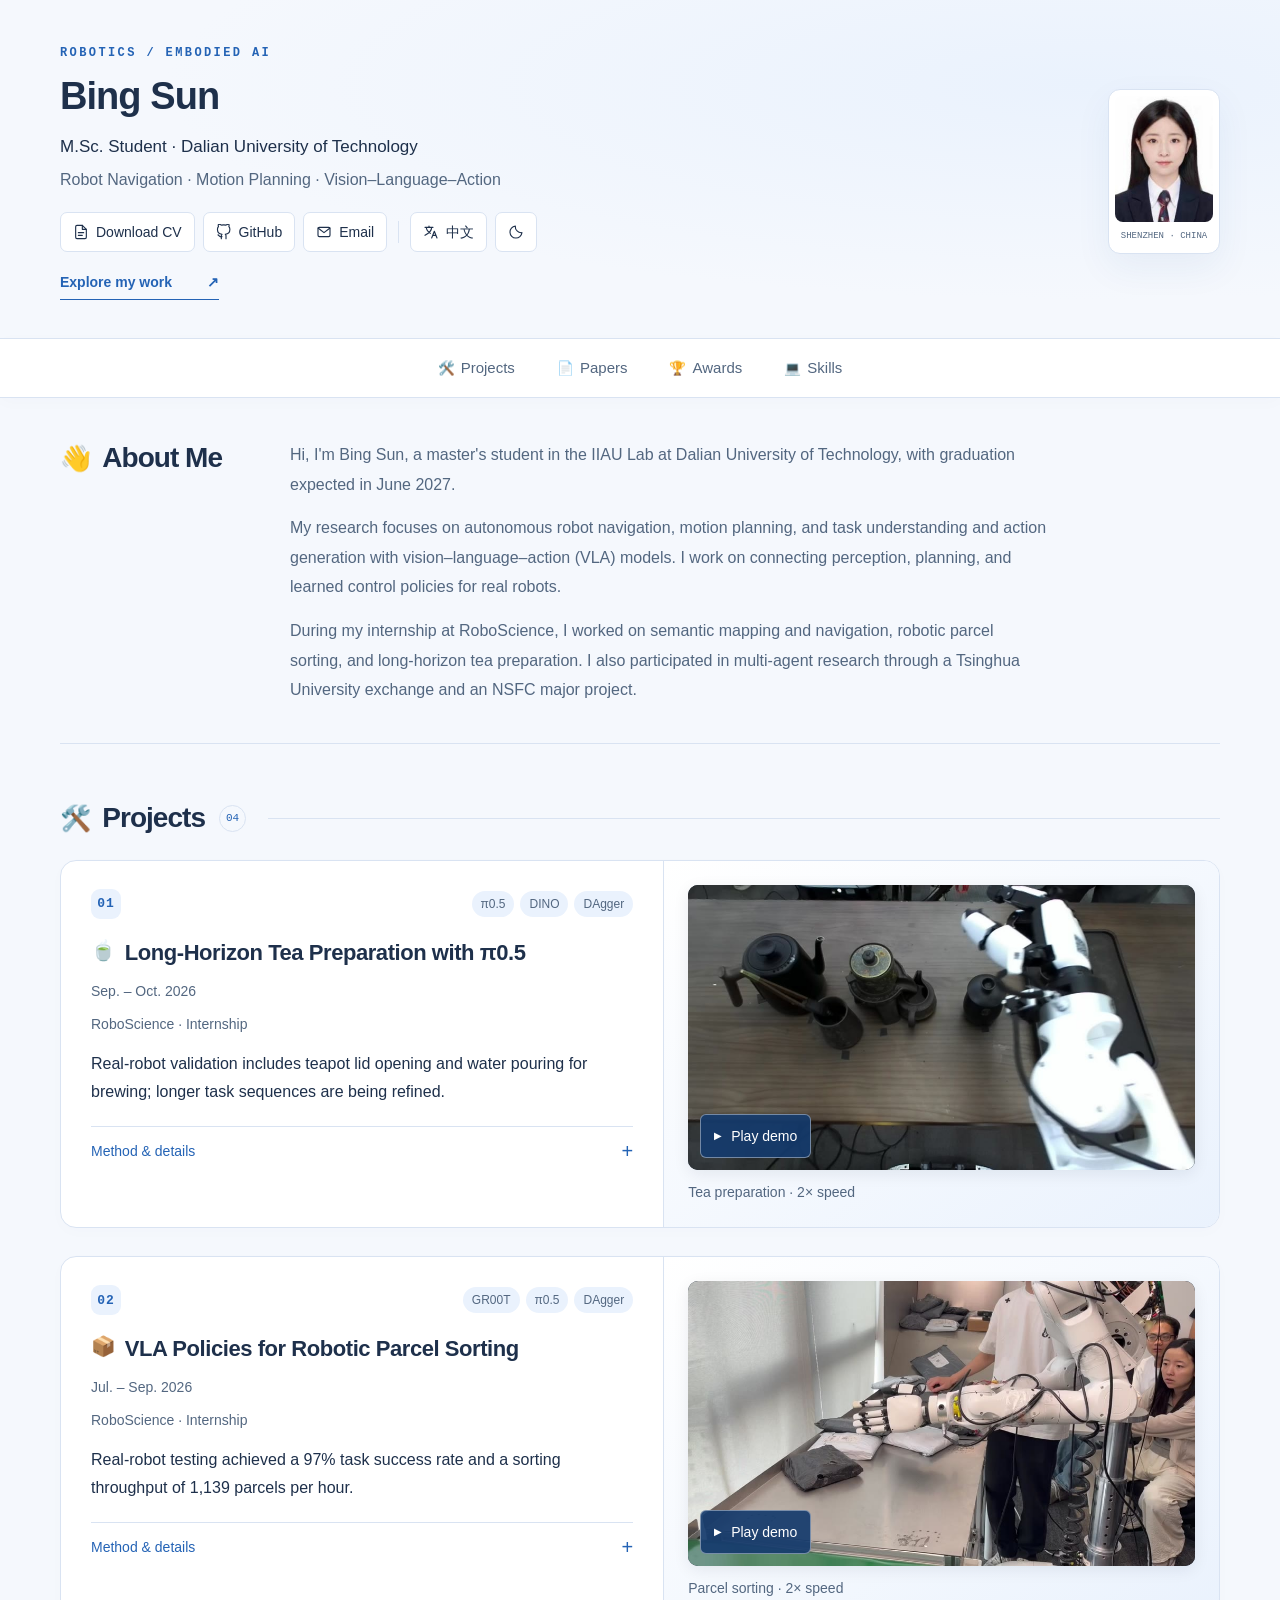
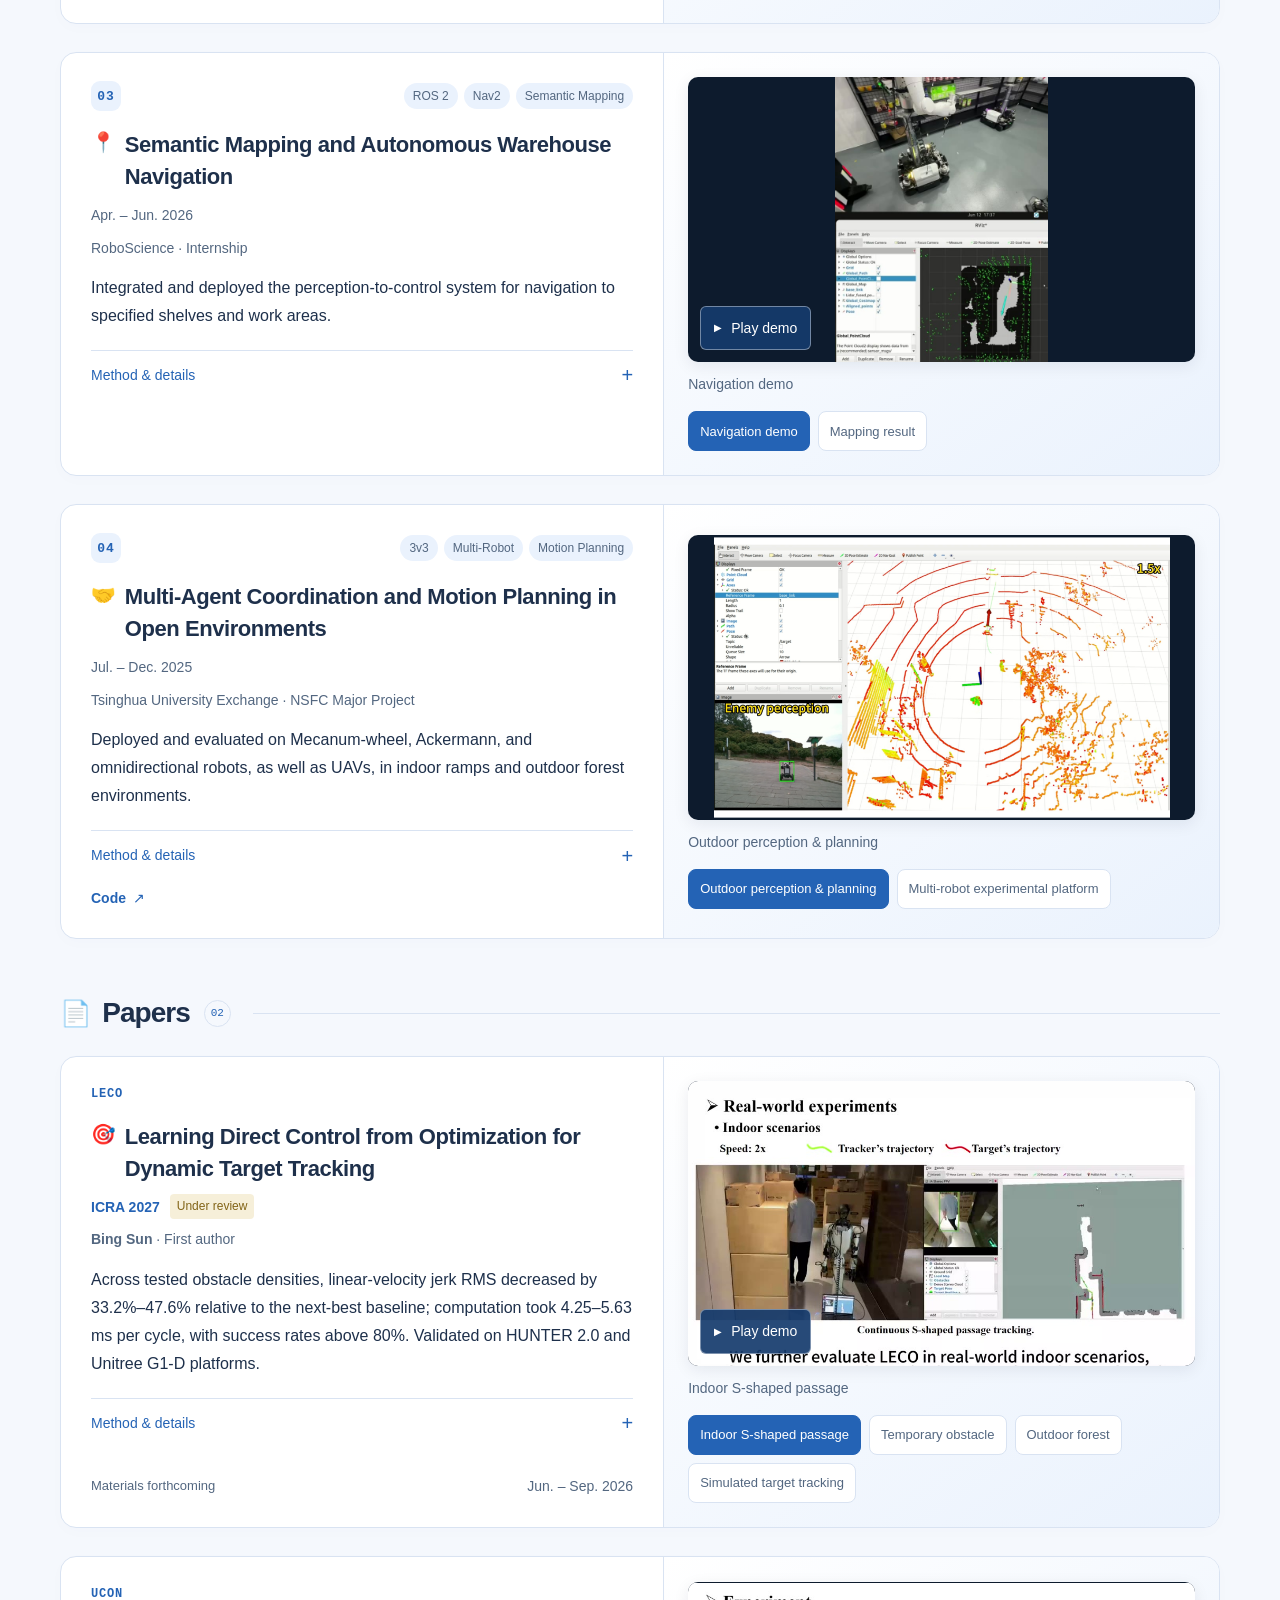
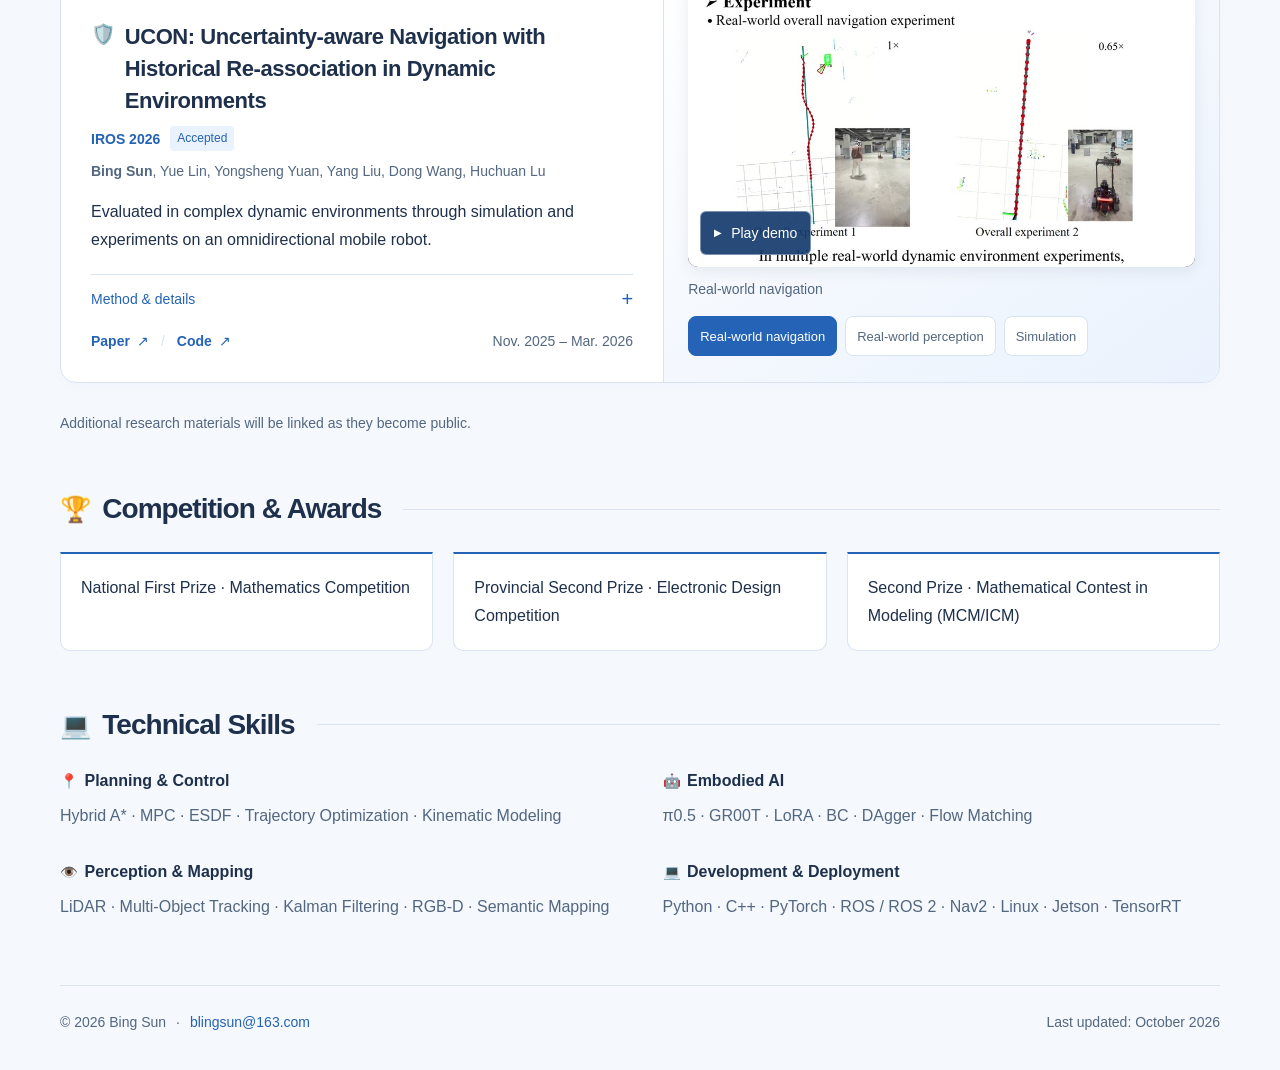
==== commit 5f01ebf9: "Refine homepage layout, add multi-agent gallery and PDF CV, and improve email contact" ====
--- a/index.html
+++ b/index.html
@@ -12,9 +12,9 @@
   <meta property="og:image" content="https://bling-sun.github.io/MyHomepage/assets/portrait.jpg">
   <link rel="canonical" href="https://bling-sun.github.io/MyHomepage/">
   <link rel="icon" href="assets/favicon.svg" type="image/svg+xml">
-  <link rel="stylesheet" href="assets/styles.css?v=b463389ec70c">
+  <link rel="stylesheet" href="assets/styles.css?v=a83807806c27">
   <title>Bing Sun | Robotics & Embodied AI</title>
-  <script src="assets/main.js" defer></script>
+  <script src="assets/main.js?v=408906128c1f" defer></script>
   <script type="application/ld+json">{"@context":"https://schema.org","@type":"Person","name":"Bing Sun","alternateName":"孙冰","url":"https://bling-sun.github.io/MyHomepage/","image":"https://bling-sun.github.io/MyHomepage/assets/portrait.jpg","email":"blingsun@163.com","sameAs":["https://github.com/Bling-sun"],"affiliation":{"@type":"CollegeOrUniversity","name":"Dalian University of Technology"},"knowsAbout":["Robot Navigation","Motion Planning","Vision–Language–Action Models"]}</script>
 </head>
 <body>
@@ -24,9 +24,9 @@
       <div class="hero-copy">
         <p data-i18n="hero.eyebrow" class="eyebrow">ROBOTICS / EMBODIED AI</p>
         <h1 data-i18n="name">Bing Sun</h1><p data-i18n="role" class="role">M.Sc. Student · Dalian University of Technology</p><p data-i18n="interests" class="interests">Robot Navigation · Motion Planning · Vision–Language–Action</p><div class="toolbar" aria-label="Links and display options">
-    <a href="cv.html" class="tool-link" id="cv-link"><svg aria-hidden="true" viewBox="0 0 24 24" fill="none" stroke="currentColor" stroke-width="1.7" stroke-linecap="round" stroke-linejoin="round"><path d="M14 2H6a2 2 0 0 0-2 2v16a2 2 0 0 0 2 2h12a2 2 0 0 0 2-2V8Z"/><path d="M14 2v6h6M8 13h8M8 17h6"/></svg><span data-i18n="ui.cv">CV</span></a>
+    <a href="assets/Bing-Sun-CV.pdf" class="tool-link" id="cv-download" download="Bing-Sun-CV.pdf"><svg aria-hidden="true" viewBox="0 0 24 24" fill="none" stroke="currentColor" stroke-width="1.7" stroke-linecap="round" stroke-linejoin="round"><path d="M14 2H6a2 2 0 0 0-2 2v16a2 2 0 0 0 2 2h12a2 2 0 0 0 2-2V8Z"/><path d="M14 2v6h6M8 13h8M8 17h6"/></svg><span data-i18n="ui.cv">Download CV</span></a>
     <a href="https://github.com/Bling-sun" class="tool-link" target="_blank" rel="noopener noreferrer"><svg aria-hidden="true" viewBox="0 0 24 24" fill="none" stroke="currentColor" stroke-width="1.7" stroke-linecap="round" stroke-linejoin="round"><path d="M9 19c-4.3 1.3-4.3-2.2-6-2.7M15 22v-3.9a3.4 3.4 0 0 0-1-2.7c3.3-.4 6.8-1.6 6.8-7.3a5.7 5.7 0 0 0-1.5-4A5.3 5.3 0 0 0 19.2.2S18-.2 15 1.7a13.5 13.5 0 0 0-7 0C5-.2 3.8.2 3.8.2a5.3 5.3 0 0 0-.1 3.9 5.7 5.7 0 0 0-1.5 4c0 5.7 3.5 6.9 6.8 7.3a3.4 3.4 0 0 0-1 2.7V22"/></svg><span>GitHub</span></a>
-    <a href="mailto:blingsun@163.com" class="tool-link"><svg aria-hidden="true" viewBox="0 0 24 24" fill="none" stroke="currentColor" stroke-width="1.7" stroke-linecap="round" stroke-linejoin="round"><rect x="3" y="5" width="18" height="14" rx="2"/><path d="m3 6 9 7 9-7"/></svg><span data-i18n="ui.email">Email</span></a>
+    <a href="mailto:blingsun@163.com" class="tool-link" data-email-contact aria-haspopup="dialog"><svg aria-hidden="true" viewBox="0 0 24 24" fill="none" stroke="currentColor" stroke-width="1.7" stroke-linecap="round" stroke-linejoin="round"><rect x="3" y="5" width="18" height="14" rx="2"/><path d="m3 6 9 7 9-7"/></svg><span data-i18n="ui.email">Email</span></a>
     <span class="toolbar-divider" aria-hidden="true"></span>
     <button class="tool-link" id="language-toggle" type="button" aria-label="切换为中文"><svg aria-hidden="true" viewBox="0 0 24 24" fill="none" stroke="currentColor" stroke-width="1.7" stroke-linecap="round" stroke-linejoin="round"><path d="M3 5h12M9 3v2M5 5c0 5 6 9 6 9M13 5c0 5-4 9-10 12M13 21l4-10 4 10M14.5 17h5"/></svg><span id="language-label">中文</span></button>
     <button class="tool-link theme-toggle" id="theme-toggle" type="button" aria-label="Switch to dark theme"><svg aria-hidden="true" viewBox="0 0 24 24" fill="none" stroke="currentColor" stroke-width="1.7" stroke-linecap="round" stroke-linejoin="round"><path d="M20.9 13A9 9 0 0 1 11 3.1 9 9 0 1 0 20.9 13Z"/></svg></button>
@@ -49,7 +49,7 @@
       <div class="attribution"><span data-i18n="project.0.attribution">RoboScience · Internship</span></div>
       <div class="entry-body"><p data-i18n="project.0.result" class="result">Real-robot validation includes teapot lid opening and water pouring for brewing; longer task sequences are being refined.</p>
       <details class="project-details"><summary><span data-i18n="project.0.details">Method &amp; details</span><span class="detail-plus" aria-hidden="true">+</span></summary><p data-i18n="project.0.description">Built a pipeline for data collection, cleaning, policy training, and real-robot deployment. Used DINO visual features, stage-wise trajectory annotation, failure analysis, key-segment resampling, and DAgger correction data to improve long-horizon execution.</p></details></div>
-      <div class="entry-footer"><div class="material-links"><span data-i18n="project.0.forthcoming" class="pending">Materials forthcoming</span></div></div>
+      <div class="entry-footer"><div class="material-links"></div></div>
       </div><div class="media-gallery" aria-label="tea demos"><figure class="entry-media" >
         <div class="media-stage">
         <video playsinline loop preload="none" data-src="assets/demos/tea-preparation-2x.mp4" poster="assets/demos/tea-preparation-2x.jpg" aria-label="Robot performing a tea preparation task" data-i18n-alt="project.0.media.0.alt" width="960" height="540"></video>
@@ -63,7 +63,7 @@
       <div class="attribution"><span data-i18n="project.1.attribution">RoboScience · Internship</span></div>
       <div class="entry-body"><p data-i18n="project.1.result" class="result">Real-robot testing achieved a 97% task success rate and a sorting throughput of 1,139 parcels per hour.</p>
       <details class="project-details"><summary><span data-i18n="project.1.details">Method &amp; details</span><span class="detail-plus" aria-hidden="true">+</span></summary><p data-i18n="project.1.description">Trained, compared, and deployed GR00T and π0.5 policies with an end-to-end teleoperation, preprocessing, fine-tuning, and online inference pipeline. Improved generalization under occlusion, complex stacking, and out-of-distribution states through scene stratification, trajectory screening, expert corrections, and data-mixture ablations.</p></details></div>
-      <div class="entry-footer"><div class="material-links"><span data-i18n="project.1.forthcoming" class="pending">Materials forthcoming</span></div></div>
+      <div class="entry-footer"><div class="material-links"></div></div>
       </div><div class="media-gallery" aria-label="sorting demos"><figure class="entry-media" >
         <div class="media-stage">
         <video playsinline loop preload="none" data-src="assets/demos/parcel-sorting-2x.mp4" poster="assets/demos/parcel-sorting-2x.jpg" aria-label="Robot sorting parcels in a real-world demonstration" data-i18n-alt="project.1.media.0.alt" width="960" height="540"></video>
@@ -77,7 +77,7 @@
       <div class="attribution"><span data-i18n="project.2.attribution">RoboScience · Internship</span></div>
       <div class="entry-body"><p data-i18n="project.2.result" class="result">Integrated and deployed the perception-to-control system for navigation to specified shelves and work areas.</p>
       <details class="project-details"><summary><span data-i18n="project.2.details">Method &amp; details</span><span class="detail-plus" aria-hidden="true">+</span></summary><p data-i18n="project.2.description">Fused object detection, semantic segmentation, point-cloud projection, and multi-frame observations to associate semantic categories with a 2D occupancy map. Integrated semantic destinations and region constraints into ROS 2 Nav2 for global planning, dynamic obstacle avoidance, and mobile-base control.</p></details></div>
-      <div class="entry-footer"><div class="material-links"><span data-i18n="project.2.forthcoming" class="pending">Materials forthcoming</span></div></div>
+      <div class="entry-footer"><div class="material-links"></div></div>
       </div><div class="media-gallery" aria-label="navigation demos"><figure class="entry-media" >
         <div class="media-stage">
         <video playsinline loop preload="none" data-src="assets/demos/warehouse-navigation.mp4" poster="assets/demos/warehouse-navigation.jpg" aria-label="Real-world robot navigation demonstration" data-i18n-alt="project.2.media.0.alt" width="960" height="540"></video>
@@ -96,14 +96,18 @@
       <div class="attribution"><span data-i18n="project.3.attribution">Tsinghua University Exchange · NSFC Major Project</span></div>
       <div class="entry-body"><p data-i18n="project.3.result" class="result">Deployed and evaluated on Mecanum-wheel, Ackermann, and omnidirectional robots, as well as UAVs, in indoor ramps and outdoor forest environments.</p>
       <details class="project-details"><summary><span data-i18n="project.3.details">Method &amp; details</span><span class="detail-plus" aria-hidden="true">+</span></summary><p data-i18n="project.3.description">Worked on dynamic target tracking, motion prediction, and coordinated pursuit for 3v3 multi-agent tasks. Developed motion planning algorithms and adapted them to different robot kinematics, obstacle avoidance requirements, and real-time control interfaces.</p></details></div>
-      <div class="entry-footer"><div class="material-links"><span data-i18n="project.3.forthcoming" class="pending">Materials forthcoming</span></div></div>
-      </div><div class="media-gallery media-placeholder">
-      <div class="placeholder-stage">
-        <svg aria-hidden="true" viewBox="0 0 48 48" fill="none" stroke="currentColor" stroke-width="1.5"><rect x="5" y="8" width="38" height="32" rx="5"/><circle cx="17" cy="19" r="3"/><path d="m6 34 11-9 8 7 7-10 10 12"/></svg>
-        <p data-i18n="project.3.media.placeholder">Demo coming soon</p>
-        <span data-i18n="project.3.media.formats">Images / Video</span>
-      </div>
-    </div></article></div></section>
+      <div class="entry-footer"><div class="material-links"><a href="https://github.com/Bling-sun/RobotPerception" target="_blank" rel="noopener noreferrer"><span data-i18n="project.3.link.code">Code</span></a></div></div>
+      </div><div class="media-gallery" aria-label="multi-agent demos"><figure class="entry-media" >
+        <div class="media-stage">
+        <img src="assets/demos/multi-agent-outdoor.png" alt="Outdoor robot perception and motion planning visualization" data-i18n-alt="project.3.media.0.alt" loading="lazy" decoding="async" width="960" height="540">
+
+        </div><figcaption data-i18n="project.3.media.0.caption">Outdoor perception &amp; planning</figcaption>
+      </figure><figure class="entry-media" hidden>
+        <div class="media-stage">
+        <img src="assets/demos/multi-agent-platform.jpg" alt="Multiple mobile robots in an indoor experimental arena" data-i18n-alt="project.3.media.1.alt" loading="lazy" decoding="async" width="960" height="540">
+
+        </div><figcaption data-i18n="project.3.media.1.caption">Multi-robot experimental platform</figcaption>
+      </figure><div class="media-selector" role="group" aria-label="Demo scenes"><button type="button" data-media-index="0" aria-pressed="true"><span data-i18n="project.3.media.0.selector">Outdoor perception &amp; planning</span></button><button type="button" data-media-index="1" aria-pressed="false"><span data-i18n="project.3.media.1.selector">Multi-robot experimental platform</span></button></div></div></article></div></section>
     <section id="papers" aria-labelledby="papers-heading"><div class="section-heading"><h2 id="papers-heading"><span class="emoji" aria-hidden="true">📄</span><span data-i18n="heading.papers">Papers</span></h2><span class="section-count">02</span></div><article class="entry paper has-media" id="leco">
       <div class="entry-content">
       <div class="entry-kicker">LECO</div>
@@ -161,7 +165,15 @@
     <section id="awards" aria-labelledby="awards-heading"><div class="section-heading"><h2 id="awards-heading"><span class="emoji" aria-hidden="true">🏆</span><span data-i18n="heading.awards">Competition &amp; Awards</span></h2></div><ul class="awards-list"><li data-i18n="award.0">National First Prize · Mathematics Competition</li><li data-i18n="award.1">Provincial Second Prize · Electronic Design Competition</li><li data-i18n="award.2">Second Prize · Mathematical Contest in Modeling (MCM/ICM)</li></ul></section>
     <section id="skills" aria-labelledby="skills-heading"><div class="section-heading"><h2 id="skills-heading"><span class="emoji" aria-hidden="true">💻</span><span data-i18n="heading.skills">Technical Skills</span></h2></div><dl class="skills-list"><div><dt><span class="emoji" aria-hidden="true">📍</span><span data-i18n="skill.0.label">Planning &amp; Control</span></dt><dd>Hybrid A* · MPC · ESDF · Trajectory Optimization · Kinematic Modeling</dd></div><div><dt><span class="emoji" aria-hidden="true">🤖</span><span data-i18n="skill.1.label">Embodied AI</span></dt><dd>π0.5 · GR00T · LoRA · BC · DAgger · Flow Matching</dd></div><div><dt><span class="emoji" aria-hidden="true">👁️</span><span data-i18n="skill.2.label">Perception &amp; Mapping</span></dt><dd>LiDAR · Multi-Object Tracking · Kalman Filtering · RGB-D · Semantic Mapping</dd></div><div><dt><span class="emoji" aria-hidden="true">💻</span><span data-i18n="skill.3.label">Development &amp; Deployment</span></dt><dd>Python · C++ · PyTorch · ROS / ROS 2 · Nav2 · Linux · Jetson · TensorRT</dd></div></dl></section>
   </main>
-  <footer class="site-footer"><div><span>© 2026 </span><span data-i18n="footer.name">Bing Sun</span><span class="footer-dot" aria-hidden="true">·</span><a href="mailto:blingsun@163.com">blingsun@163.com</a></div><div class="updated"><span data-i18n="footer.updated">Last updated: October 2026</span></div></footer>
-  <script id="translations" type="application/json">{"bio.0":{"en":"Hi, I'm Bing Sun, a master's student in the IIAU Lab at Dalian University of Technology, with graduation expected in June 2027.","zh":"你好，我是孙冰，目前在大连理工大学 IIAU Lab 攻读硕士学位，预计于 2027 年 6 月毕业。"},"bio.1":{"en":"My research focuses on autonomous robot navigation, motion planning, and task understanding and action generation with vision–language–action (VLA) models. I work on connecting perception, planning, and learned control policies for real robots.","zh":"我的研究方向是机器人自主导航、运动规划，以及基于视觉语言动作（VLA）模型的任务理解与动作生成，关注感知、规划与学习控制策略在真实机器人上的融合与应用。"},"bio.2":{"en":"During my internship at RoboScience, I worked on semantic mapping and navigation, robotic parcel sorting, and long-horizon tea preparation. I also participated in multi-agent research through a Tsinghua University exchange and an NSFC major project.","zh":"在 RoboScience 实习期间，我参与了语义建图与自主导航、机器人快递分拣及长程茶艺操作。在清华大学交流及国家自然科学基金重大项目中，我参与了多智能体协同对抗研究。"},"award.0":{"en":"National First Prize · Mathematics Competition","zh":"数学竞赛 · 国家一等奖"},"award.1":{"en":"Provincial Second Prize · Electronic Design Competition","zh":"电子设计竞赛 · 省级二等奖"},"award.2":{"en":"Second Prize · Mathematical Contest in Modeling (MCM/ICM)","zh":"美国大学生数学建模竞赛 · 二等奖"},"skill.0.label":{"en":"Planning & Control","zh":"规划与控制"},"skill.1.label":{"en":"Embodied AI","zh":"具身智能"},"skill.2.label":{"en":"Perception & Mapping","zh":"感知与建图"},"skill.3.label":{"en":"Development & Deployment","zh":"开发与部署"},"name":{"en":"Bing Sun","zh":"孙冰"},"role":{"en":"M.Sc. Student · Dalian University of Technology","zh":"硕士研究生 · 大连理工大学"},"interests":{"en":"Robot Navigation · Motion Planning · Vision–Language–Action","zh":"机器人导航 · 运动规划 · 视觉语言动作模型"},"ui.cv":{"en":"CV","zh":"简历"},"ui.email":{"en":"Email","zh":"邮箱"},"ui.skip":{"en":"Skip to content","zh":"跳转到内容"},"hero.eyebrow":{"en":"ROBOTICS / EMBODIED AI","zh":"机器人 / 具身智能"},"hero.explore":{"en":"Explore my work","zh":"探索我的项目"},"nav.projects":{"en":"Projects","zh":"项目"},"nav.papers":{"en":"Papers","zh":"论文"},"nav.awards":{"en":"Awards","zh":"竞赛"},"nav.skills":{"en":"Skills","zh":"技能"},"heading.about":{"en":"About Me","zh":"个人简介"},"project.0.title":{"en":"Long-Horizon Tea Preparation with π0.5","zh":"基于 π0.5 的长程茶艺操作"},"project.0.date":{"en":"Sep. – Oct. 2026","zh":"2026.09 – 2026.10"},"project.0.description":{"en":"Built a pipeline for data collection, cleaning, policy training, and real-robot deployment. Used DINO visual features, stage-wise trajectory annotation, failure analysis, key-segment resampling, and DAgger correction data to improve long-horizon execution.","zh":"搭建数据采集、清洗、策略训练与真机部署链路。引入 DINO 视觉特征，围绕阶段切换、误差累积及失败恢复建立分阶段轨迹标注和失败归因机制，结合关键片段重采样与 DAgger 纠错数据优化长程执行。"},"project.0.attribution":{"en":"RoboScience · Internship","zh":"RoboScience · 实习"},"project.0.result":{"en":"Real-robot validation includes teapot lid opening and water pouring for brewing; longer task sequences are being refined.","zh":"完成系统集成与真机测试，已实现茶壶开盖和倒水冲泡步骤，并持续优化更长任务序列的执行能力。"},"project.0.details":{"en":"Method & details","zh":"方法与细节"},"project.0.forthcoming":{"en":"Materials forthcoming","zh":"资料待发布"},"project.0.media.0.alt":{"en":"Robot performing a tea preparation task","zh":"机器人茶艺操作演示"},"project.0.media.0.play":{"en":"Play demo","zh":"播放演示"},"project.0.media.0.caption":{"en":"Tea preparation · 2× speed","zh":"茶艺操作 · 2 倍速"},"project.1.title":{"en":"VLA Policies for Robotic Parcel Sorting","zh":"快递分拣 VLA 策略训练与实机部署"},"project.1.date":{"en":"Jul. – Sep. 2026","zh":"2026.07 – 2026.09"},"project.1.description":{"en":"Trained, compared, and deployed GR00T and π0.5 policies with an end-to-end teleoperation, preprocessing, fine-tuning, and online inference pipeline. Improved generalization under occlusion, complex stacking, and out-of-distribution states through scene stratification, trajectory screening, expert corrections, and data-mixture ablations.","zh":"基于 GR00T 和 π0.5 开展训练、性能对比与真机部署，搭建遥操作采集、数据预处理、策略微调和在线推理链路。针对包裹遮挡、复杂堆叠与分布外失败，结合场景分层、轨迹筛选、专家纠错及数据配比消融改善泛化表现。"},"project.1.attribution":{"en":"RoboScience · Internship","zh":"RoboScience · 实习"},"project.1.result":{"en":"Real-robot testing achieved a 97% task success rate and a sorting throughput of 1,139 parcels per hour.","zh":"真实机器人测试中，任务成功率达到 97%，分拣速度达到 1,139 件/小时。"},"project.1.details":{"en":"Method & details","zh":"方法与细节"},"project.1.forthcoming":{"en":"Materials forthcoming","zh":"资料待发布"},"project.1.media.0.alt":{"en":"Robot sorting parcels in a real-world demonstration","zh":"机器人包裹分类实机演示"},"project.1.media.0.play":{"en":"Play demo","zh":"播放演示"},"project.1.media.0.caption":{"en":"Parcel sorting · 2× speed","zh":"包裹分类 · 2 倍速"},"project.2.title":{"en":"Semantic Mapping and Autonomous Warehouse Navigation","zh":"面向仓库环境的语义建图与自主导航"},"project.2.date":{"en":"Apr. – Jun. 2026","zh":"2026.04 – 2026.06"},"project.2.description":{"en":"Fused object detection, semantic segmentation, point-cloud projection, and multi-frame observations to associate semantic categories with a 2D occupancy map. Integrated semantic destinations and region constraints into ROS 2 Nav2 for global planning, dynamic obstacle avoidance, and mobile-base control.","zh":"融合目标检测、语义分割、点云投影与多帧观测，实现语义类别与二维占据地图的空间关联。基于 ROS 2 Nav2 集成全局规划、局部动态避障及底盘控制，将语义目标点和区域约束融入导航任务。"},"project.2.attribution":{"en":"RoboScience · Internship","zh":"RoboScience · 实习"},"project.2.result":{"en":"Integrated and deployed the perception-to-control system for navigation to specified shelves and work areas.","zh":"完成从感知、建图到规划控制的系统联调与部署，实现面向指定货架和工作区域的自主导航。"},"project.2.details":{"en":"Method & details","zh":"方法与细节"},"project.2.forthcoming":{"en":"Materials forthcoming","zh":"资料待发布"},"project.2.media.0.alt":{"en":"Real-world robot navigation demonstration","zh":"机器人导航实机演示"},"project.2.media.0.play":{"en":"Play demo","zh":"播放演示"},"project.2.media.0.caption":{"en":"Navigation demo","zh":"导航演示"},"project.2.media.1.alt":{"en":"Warehouse point-cloud map with mapped object annotations","zh":"仓库点云地图及目标标注"},"project.2.media.1.caption":{"en":"Mapping result","zh":"建图结果"},"project.2.media.0.selector":{"en":"Navigation demo","zh":"导航演示"},"project.2.media.1.selector":{"en":"Mapping result","zh":"建图结果"},"project.3.title":{"en":"Multi-Agent Coordination and Motion Planning in Open Environments","zh":"开放环境多智能体协同对抗与运动规划"},"project.3.date":{"en":"Jul. – Dec. 2025","zh":"2025.07 – 2025.12"},"project.3.description":{"en":"Worked on dynamic target tracking, motion prediction, and coordinated pursuit for 3v3 multi-agent tasks. Developed motion planning algorithms and adapted them to different robot kinematics, obstacle avoidance requirements, and real-time control interfaces.","zh":"面向 3v3 多智能体任务，开展动态目标跟踪、运动状态预测与协同围剿策略研究。开发运动规划算法，并针对不同平台的运动学、障碍规避与实时控制需求完成适配。"},"project.3.attribution":{"en":"Tsinghua University Exchange · NSFC Major Project","zh":"清华大学交流 · 国家自然科学基金重大项目"},"project.3.result":{"en":"Deployed and evaluated on Mecanum-wheel, Ackermann, and omnidirectional robots, as well as UAVs, in indoor ramps and outdoor forest environments.","zh":"支持麦克纳姆轮、阿克曼轮、全向轮移动机器人及无人机，在室内坡道和室外森林环境中完成部署与实验验证。"},"project.3.details":{"en":"Method & details","zh":"方法与细节"},"project.3.forthcoming":{"en":"Materials forthcoming","zh":"资料待发布"},"project.3.media.placeholder":{"en":"Demo coming soon","zh":"演示素材待补充"},"project.3.media.formats":{"en":"Images / Video","zh":"图片 / 视频"},"heading.projects":{"en":"Projects","zh":"项目"},"paper.0.title":{"en":"Learning Direct Control from Optimization for Dynamic Target Tracking","zh":"从优化中学习直接控制，实现动态目标跟踪"},"paper.0.status":{"en":"Under review","zh":"审稿中"},"paper.0.description":{"en":"Transfers trajectory optimization objectives into differentiable losses and backpropagates through kinematic integration to learn a control policy. The method combines target visibility, obstacle clearance, and control smoothness with decaying expert guidance, a predictive safety lock, and a classical planning fallback.","zh":"将传统轨迹优化目标转化为可微损失，通过运动学积分实现轨迹级损失向控制策略的端到端反向传播。融合目标可见性、障碍物距离与控制平滑性约束，并结合衰减式专家引导、预测性安全锁及经典规划控制回退策略。"},"paper.0.attribution.name":{"en":"Bing Sun","zh":"孙冰"},"paper.0.attribution.remaining":{"en":" · First author","zh":" · 第一作者"},"paper.0.result":{"en":"Across tested obstacle densities, linear-velocity jerk RMS decreased by 33.2%–47.6% relative to the next-best baseline; computation took 4.25–5.63 ms per cycle, with success rates above 80%. Validated on HUNTER 2.0 and Unitree G1-D platforms.","zh":"在所测试的不同障碍物密度下，线速度 Jerk RMS 较次优方法降低 33.2%–47.6%，单周期计算时间为 4.25–5.63 ms，成功率超过 80%；在 HUNTER 2.0 阿克曼底盘和宇树 G1-D 平台上完成实机验证。"},"paper.0.details":{"en":"Method & details","zh":"方法与细节"},"paper.0.forthcoming":{"en":"Materials forthcoming","zh":"资料待发布"},"paper.0.date":{"en":"Jun. – Sep. 2026","zh":"2026.06 – 2026.09"},"paper.0.media.0.alt":{"en":"LECO · Indoor S-shaped passage","zh":"LECO · 室内 S 形通道"},"paper.0.media.0.play":{"en":"Play demo","zh":"播放演示"},"paper.0.media.0.caption":{"en":"Indoor S-shaped passage","zh":"室内 S 形通道"},"paper.0.media.1.alt":{"en":"LECO · Temporary obstacle","zh":"LECO · 临时障碍物"},"paper.0.media.1.play":{"en":"Play demo","zh":"播放演示"},"paper.0.media.1.caption":{"en":"Temporary obstacle","zh":"临时障碍物"},"paper.0.media.2.alt":{"en":"LECO · Outdoor forest","zh":"LECO · 室外森林"},"paper.0.media.2.play":{"en":"Play demo","zh":"播放演示"},"paper.0.media.2.caption":{"en":"Outdoor forest","zh":"室外森林"},"paper.0.media.3.alt":{"en":"LECO · Simulated target tracking","zh":"LECO · 仿真目标跟踪"},"paper.0.media.3.play":{"en":"Play demo","zh":"播放演示"},"paper.0.media.3.caption":{"en":"Simulated target tracking","zh":"仿真目标跟踪"},"paper.0.media.0.selector":{"en":"Indoor S-shaped passage","zh":"室内 S 形通道"},"paper.0.media.1.selector":{"en":"Temporary obstacle","zh":"临时障碍物"},"paper.0.media.2.selector":{"en":"Outdoor forest","zh":"室外森林"},"paper.0.media.3.selector":{"en":"Simulated target tracking","zh":"仿真目标跟踪"},"paper.1.title":{"en":"UCON: Uncertainty-aware Navigation with Historical Re-association in Dynamic Environments","zh":"UCON：动态环境中基于历史重关联的不确定性感知导航"},"paper.1.status":{"en":"Accepted","zh":"已录用"},"paper.1.description":{"en":"Uses point-level reassociation with historical point-cloud segments and Kalman filtering to maintain dynamic-object tracking through occlusions, missed detections, and identity switches. Predicted states and covariances form uncertainty sectors that translate dynamic collision risk into differentiable trajectory costs.","zh":"针对遮挡、漏检和 ID 切换，设计基于历史点云片段的点级重关联机制，结合卡尔曼滤波进行目标状态估计与协方差传播。基于预测状态与协方差构建不确定性扇区，将动态碰撞风险转化为可微轨迹代价。"},"paper.1.attribution.name":{"en":"Bing Sun","zh":"孙冰"},"paper.1.attribution.remaining":{"en":", Yue Lin, Yongsheng Yuan, Yang Liu, Dong Wang, Huchuan Lu","zh":"，林跃，袁永胜，刘洋，王栋，卢湖川"},"paper.1.result":{"en":"Evaluated in complex dynamic environments through simulation and experiments on an omnidirectional mobile robot.","zh":"在复杂动态环境中开展仿真及全向移动机器人实验，验证感知与规划联合方法的有效性。"},"paper.1.details":{"en":"Method & details","zh":"方法与细节"},"paper.1.link.paper":{"en":"Paper","zh":"论文"},"paper.1.link.code":{"en":"Code","zh":"代码"},"paper.1.date":{"en":"Nov. 2025 – Mar. 2026","zh":"2025.11 – 2026.03"},"paper.1.media.0.alt":{"en":"UCON · Real-world navigation","zh":"UCON · 真实导航实验"},"paper.1.media.0.play":{"en":"Play demo","zh":"播放演示"},"paper.1.media.0.caption":{"en":"Real-world navigation","zh":"真实导航实验"},"paper.1.media.1.alt":{"en":"UCON · Real-world perception","zh":"UCON · 真实感知实验"},"paper.1.media.1.play":{"en":"Play demo","zh":"播放演示"},"paper.1.media.1.caption":{"en":"Real-world perception","zh":"真实感知实验"},"paper.1.media.2.alt":{"en":"UCON · Simulation","zh":"UCON · 仿真实验"},"paper.1.media.2.play":{"en":"Play demo","zh":"播放演示"},"paper.1.media.2.caption":{"en":"Simulation","zh":"仿真实验"},"paper.1.media.0.selector":{"en":"Real-world navigation","zh":"真实导航实验"},"paper.1.media.1.selector":{"en":"Real-world perception","zh":"真实感知实验"},"paper.1.media.2.selector":{"en":"Simulation","zh":"仿真实验"},"papers.note":{"en":"Additional research materials will be linked as they become public.","zh":"更多研究资料将在公开后补充链接。"},"heading.papers":{"en":"Papers","zh":"论文"},"heading.awards":{"en":"Competition & Awards","zh":"竞赛与荣誉"},"heading.skills":{"en":"Technical Skills","zh":"专业技能"},"footer.name":{"en":"Bing Sun","zh":"孙冰"},"footer.updated":{"en":"Last updated: October 2026","zh":"最近更新：2026 年 10 月"}}</script>
+  <footer class="site-footer"><div><span>© 2026 </span><span data-i18n="footer.name">Bing Sun</span><span class="footer-dot" aria-hidden="true">·</span><a href="mailto:blingsun@163.com" data-email-contact aria-haspopup="dialog">blingsun@163.com</a></div><div class="updated"><span data-i18n="footer.updated">Last updated: October 2026</span></div></footer>
+  <dialog class="email-dialog" id="email-contact" aria-labelledby="email-title">
+    <div class="email-heading"><h2 data-i18n="contact.title" id="email-title">Get in touch</h2><form method="dialog"><button class="tool-link" type="submit"><span data-i18n="contact.close">Close</span></button></form></div>
+    <p data-i18n="contact.description">Copy my address or open your email app to write to me.</p>
+    <label data-i18n="contact.address" for="email-address">Email address</label>
+    <input id="email-address" type="text" value="blingsun@163.com" readonly spellcheck="false">
+    <div class="email-actions"><button class="tool-link" type="button" id="copy-email"><span data-i18n="contact.copy">Copy email</span></button><a href="mailto:blingsun@163.com" class="tool-link"><span data-i18n="contact.open">Open email app</span></a></div>
+    <p class="email-status" id="email-status" role="status" aria-live="polite"></p>
+  </dialog>
+  <script id="translations" type="application/json">{"bio.0":{"en":"Hi, I'm Bing Sun, a master's student in the IIAU Lab at Dalian University of Technology, with graduation expected in June 2027.","zh":"你好，我是孙冰，目前在大连理工大学 IIAU Lab 攻读硕士学位，预计于 2027 年 6 月毕业。"},"bio.1":{"en":"My research focuses on autonomous robot navigation, motion planning, and task understanding and action generation with vision–language–action (VLA) models. I work on connecting perception, planning, and learned control policies for real robots.","zh":"我的研究方向是机器人自主导航、运动规划，以及基于视觉语言动作（VLA）模型的任务理解与动作生成，关注感知、规划与学习控制策略在真实机器人上的融合与应用。"},"bio.2":{"en":"During my internship at RoboScience, I worked on semantic mapping and navigation, robotic parcel sorting, and long-horizon tea preparation. I also participated in multi-agent research through a Tsinghua University exchange and an NSFC major project.","zh":"在 RoboScience 实习期间，我参与了语义建图与自主导航、机器人快递分拣及长程茶艺操作。在清华大学交流及国家自然科学基金重大项目中，我参与了多智能体协同对抗研究。"},"award.0":{"en":"National First Prize · Mathematics Competition","zh":"数学竞赛 · 国家一等奖"},"award.1":{"en":"Provincial Second Prize · Electronic Design Competition","zh":"电子设计竞赛 · 省级二等奖"},"award.2":{"en":"Second Prize · Mathematical Contest in Modeling (MCM/ICM)","zh":"美国大学生数学建模竞赛 · 二等奖"},"skill.0.label":{"en":"Planning & Control","zh":"规划与控制"},"skill.1.label":{"en":"Embodied AI","zh":"具身智能"},"skill.2.label":{"en":"Perception & Mapping","zh":"感知与建图"},"skill.3.label":{"en":"Development & Deployment","zh":"开发与部署"},"name":{"en":"Bing Sun","zh":"孙冰"},"role":{"en":"M.Sc. Student · Dalian University of Technology","zh":"硕士研究生 · 大连理工大学"},"interests":{"en":"Robot Navigation · Motion Planning · Vision–Language–Action","zh":"机器人导航 · 运动规划 · 视觉语言动作模型"},"ui.cv":{"en":"Download CV","zh":"下载简历"},"ui.email":{"en":"Email","zh":"邮箱"},"ui.skip":{"en":"Skip to content","zh":"跳转到内容"},"hero.eyebrow":{"en":"ROBOTICS / EMBODIED AI","zh":"机器人 / 具身智能"},"hero.explore":{"en":"Explore my work","zh":"探索我的项目"},"nav.projects":{"en":"Projects","zh":"项目"},"nav.papers":{"en":"Papers","zh":"论文"},"nav.awards":{"en":"Awards","zh":"竞赛"},"nav.skills":{"en":"Skills","zh":"技能"},"heading.about":{"en":"About Me","zh":"个人简介"},"project.0.title":{"en":"Long-Horizon Tea Preparation with π0.5","zh":"基于 π0.5 的长程茶艺操作"},"project.0.date":{"en":"Sep. – Oct. 2026","zh":"2026.09 – 2026.10"},"project.0.description":{"en":"Built a pipeline for data collection, cleaning, policy training, and real-robot deployment. Used DINO visual features, stage-wise trajectory annotation, failure analysis, key-segment resampling, and DAgger correction data to improve long-horizon execution.","zh":"搭建数据采集、清洗、策略训练与真机部署链路。引入 DINO 视觉特征，围绕阶段切换、误差累积及失败恢复建立分阶段轨迹标注和失败归因机制，结合关键片段重采样与 DAgger 纠错数据优化长程执行。"},"project.0.attribution":{"en":"RoboScience · Internship","zh":"RoboScience · 实习"},"project.0.result":{"en":"Real-robot validation includes teapot lid opening and water pouring for brewing; longer task sequences are being refined.","zh":"完成系统集成与真机测试，已实现茶壶开盖和倒水冲泡步骤，并持续优化更长任务序列的执行能力。"},"project.0.details":{"en":"Method & details","zh":"方法与细节"},"project.0.media.0.alt":{"en":"Robot performing a tea preparation task","zh":"机器人茶艺操作演示"},"project.0.media.0.play":{"en":"Play demo","zh":"播放演示"},"project.0.media.0.caption":{"en":"Tea preparation · 2× speed","zh":"茶艺操作 · 2 倍速"},"project.1.title":{"en":"VLA Policies for Robotic Parcel Sorting","zh":"快递分拣 VLA 策略训练与实机部署"},"project.1.date":{"en":"Jul. – Sep. 2026","zh":"2026.07 – 2026.09"},"project.1.description":{"en":"Trained, compared, and deployed GR00T and π0.5 policies with an end-to-end teleoperation, preprocessing, fine-tuning, and online inference pipeline. Improved generalization under occlusion, complex stacking, and out-of-distribution states through scene stratification, trajectory screening, expert corrections, and data-mixture ablations.","zh":"基于 GR00T 和 π0.5 开展训练、性能对比与真机部署，搭建遥操作采集、数据预处理、策略微调和在线推理链路。针对包裹遮挡、复杂堆叠与分布外失败，结合场景分层、轨迹筛选、专家纠错及数据配比消融改善泛化表现。"},"project.1.attribution":{"en":"RoboScience · Internship","zh":"RoboScience · 实习"},"project.1.result":{"en":"Real-robot testing achieved a 97% task success rate and a sorting throughput of 1,139 parcels per hour.","zh":"真实机器人测试中，任务成功率达到 97%，分拣速度达到 1,139 件/小时。"},"project.1.details":{"en":"Method & details","zh":"方法与细节"},"project.1.media.0.alt":{"en":"Robot sorting parcels in a real-world demonstration","zh":"机器人包裹分类实机演示"},"project.1.media.0.play":{"en":"Play demo","zh":"播放演示"},"project.1.media.0.caption":{"en":"Parcel sorting · 2× speed","zh":"包裹分类 · 2 倍速"},"project.2.title":{"en":"Semantic Mapping and Autonomous Warehouse Navigation","zh":"面向仓库环境的语义建图与自主导航"},"project.2.date":{"en":"Apr. – Jun. 2026","zh":"2026.04 – 2026.06"},"project.2.description":{"en":"Fused object detection, semantic segmentation, point-cloud projection, and multi-frame observations to associate semantic categories with a 2D occupancy map. Integrated semantic destinations and region constraints into ROS 2 Nav2 for global planning, dynamic obstacle avoidance, and mobile-base control.","zh":"融合目标检测、语义分割、点云投影与多帧观测，实现语义类别与二维占据地图的空间关联。基于 ROS 2 Nav2 集成全局规划、局部动态避障及底盘控制，将语义目标点和区域约束融入导航任务。"},"project.2.attribution":{"en":"RoboScience · Internship","zh":"RoboScience · 实习"},"project.2.result":{"en":"Integrated and deployed the perception-to-control system for navigation to specified shelves and work areas.","zh":"完成从感知、建图到规划控制的系统联调与部署，实现面向指定货架和工作区域的自主导航。"},"project.2.details":{"en":"Method & details","zh":"方法与细节"},"project.2.media.0.alt":{"en":"Real-world robot navigation demonstration","zh":"机器人导航实机演示"},"project.2.media.0.play":{"en":"Play demo","zh":"播放演示"},"project.2.media.0.caption":{"en":"Navigation demo","zh":"导航演示"},"project.2.media.1.alt":{"en":"Warehouse point-cloud map with mapped object annotations","zh":"仓库点云地图及目标标注"},"project.2.media.1.caption":{"en":"Mapping result","zh":"建图结果"},"project.2.media.0.selector":{"en":"Navigation demo","zh":"导航演示"},"project.2.media.1.selector":{"en":"Mapping result","zh":"建图结果"},"project.3.title":{"en":"Multi-Agent Coordination and Motion Planning in Open Environments","zh":"开放环境多智能体协同对抗与运动规划"},"project.3.date":{"en":"Jul. – Dec. 2025","zh":"2025.07 – 2025.12"},"project.3.description":{"en":"Worked on dynamic target tracking, motion prediction, and coordinated pursuit for 3v3 multi-agent tasks. Developed motion planning algorithms and adapted them to different robot kinematics, obstacle avoidance requirements, and real-time control interfaces.","zh":"面向 3v3 多智能体任务，开展动态目标跟踪、运动状态预测与协同围剿策略研究。开发运动规划算法，并针对不同平台的运动学、障碍规避与实时控制需求完成适配。"},"project.3.attribution":{"en":"Tsinghua University Exchange · NSFC Major Project","zh":"清华大学交流 · 国家自然科学基金重大项目"},"project.3.result":{"en":"Deployed and evaluated on Mecanum-wheel, Ackermann, and omnidirectional robots, as well as UAVs, in indoor ramps and outdoor forest environments.","zh":"支持麦克纳姆轮、阿克曼轮、全向轮移动机器人及无人机，在室内坡道和室外森林环境中完成部署与实验验证。"},"project.3.details":{"en":"Method & details","zh":"方法与细节"},"project.3.link.code":{"en":"Code","zh":"代码"},"project.3.media.0.alt":{"en":"Outdoor robot perception and motion planning visualization","zh":"户外机器人感知与运动规划可视化"},"project.3.media.0.caption":{"en":"Outdoor perception & planning","zh":"户外感知与规划"},"project.3.media.1.alt":{"en":"Multiple mobile robots in an indoor experimental arena","zh":"室内实验场地中的多台移动机器人"},"project.3.media.1.caption":{"en":"Multi-robot experimental platform","zh":"多机器人实验平台"},"project.3.media.0.selector":{"en":"Outdoor perception & planning","zh":"户外感知与规划"},"project.3.media.1.selector":{"en":"Multi-robot experimental platform","zh":"多机器人实验平台"},"heading.projects":{"en":"Projects","zh":"项目"},"paper.0.title":{"en":"Learning Direct Control from Optimization for Dynamic Target Tracking","zh":"从优化中学习直接控制，实现动态目标跟踪"},"paper.0.status":{"en":"Under review","zh":"审稿中"},"paper.0.description":{"en":"Transfers trajectory optimization objectives into differentiable losses and backpropagates through kinematic integration to learn a control policy. The method combines target visibility, obstacle clearance, and control smoothness with decaying expert guidance, a predictive safety lock, and a classical planning fallback.","zh":"将传统轨迹优化目标转化为可微损失，通过运动学积分实现轨迹级损失向控制策略的端到端反向传播。融合目标可见性、障碍物距离与控制平滑性约束，并结合衰减式专家引导、预测性安全锁及经典规划控制回退策略。"},"paper.0.attribution.name":{"en":"Bing Sun","zh":"孙冰"},"paper.0.attribution.remaining":{"en":" · First author","zh":" · 第一作者"},"paper.0.result":{"en":"Across tested obstacle densities, linear-velocity jerk RMS decreased by 33.2%–47.6% relative to the next-best baseline; computation took 4.25–5.63 ms per cycle, with success rates above 80%. Validated on HUNTER 2.0 and Unitree G1-D platforms.","zh":"在所测试的不同障碍物密度下，线速度 Jerk RMS 较次优方法降低 33.2%–47.6%，单周期计算时间为 4.25–5.63 ms，成功率超过 80%；在 HUNTER 2.0 阿克曼底盘和宇树 G1-D 平台上完成实机验证。"},"paper.0.details":{"en":"Method & details","zh":"方法与细节"},"paper.0.forthcoming":{"en":"Materials forthcoming","zh":"资料待发布"},"paper.0.date":{"en":"Jun. – Sep. 2026","zh":"2026.06 – 2026.09"},"paper.0.media.0.alt":{"en":"LECO · Indoor S-shaped passage","zh":"LECO · 室内 S 形通道"},"paper.0.media.0.play":{"en":"Play demo","zh":"播放演示"},"paper.0.media.0.caption":{"en":"Indoor S-shaped passage","zh":"室内 S 形通道"},"paper.0.media.1.alt":{"en":"LECO · Temporary obstacle","zh":"LECO · 临时障碍物"},"paper.0.media.1.play":{"en":"Play demo","zh":"播放演示"},"paper.0.media.1.caption":{"en":"Temporary obstacle","zh":"临时障碍物"},"paper.0.media.2.alt":{"en":"LECO · Outdoor forest","zh":"LECO · 室外森林"},"paper.0.media.2.play":{"en":"Play demo","zh":"播放演示"},"paper.0.media.2.caption":{"en":"Outdoor forest","zh":"室外森林"},"paper.0.media.3.alt":{"en":"LECO · Simulated target tracking","zh":"LECO · 仿真目标跟踪"},"paper.0.media.3.play":{"en":"Play demo","zh":"播放演示"},"paper.0.media.3.caption":{"en":"Simulated target tracking","zh":"仿真目标跟踪"},"paper.0.media.0.selector":{"en":"Indoor S-shaped passage","zh":"室内 S 形通道"},"paper.0.media.1.selector":{"en":"Temporary obstacle","zh":"临时障碍物"},"paper.0.media.2.selector":{"en":"Outdoor forest","zh":"室外森林"},"paper.0.media.3.selector":{"en":"Simulated target tracking","zh":"仿真目标跟踪"},"paper.1.title":{"en":"UCON: Uncertainty-aware Navigation with Historical Re-association in Dynamic Environments","zh":"UCON：动态环境中基于历史重关联的不确定性感知导航"},"paper.1.status":{"en":"Accepted","zh":"已录用"},"paper.1.description":{"en":"Uses point-level reassociation with historical point-cloud segments and Kalman filtering to maintain dynamic-object tracking through occlusions, missed detections, and identity switches. Predicted states and covariances form uncertainty sectors that translate dynamic collision risk into differentiable trajectory costs.","zh":"针对遮挡、漏检和 ID 切换，设计基于历史点云片段的点级重关联机制，结合卡尔曼滤波进行目标状态估计与协方差传播。基于预测状态与协方差构建不确定性扇区，将动态碰撞风险转化为可微轨迹代价。"},"paper.1.attribution.name":{"en":"Bing Sun","zh":"孙冰"},"paper.1.attribution.remaining":{"en":", Yue Lin, Yongsheng Yuan, Yang Liu, Dong Wang, Huchuan Lu","zh":"，林跃，袁永胜，刘洋，王栋，卢湖川"},"paper.1.result":{"en":"Evaluated in complex dynamic environments through simulation and experiments on an omnidirectional mobile robot.","zh":"在复杂动态环境中开展仿真及全向移动机器人实验，验证感知与规划联合方法的有效性。"},"paper.1.details":{"en":"Method & details","zh":"方法与细节"},"paper.1.link.paper":{"en":"Paper","zh":"论文"},"paper.1.link.code":{"en":"Code","zh":"代码"},"paper.1.date":{"en":"Nov. 2025 – Mar. 2026","zh":"2025.11 – 2026.03"},"paper.1.media.0.alt":{"en":"UCON · Real-world navigation","zh":"UCON · 真实导航实验"},"paper.1.media.0.play":{"en":"Play demo","zh":"播放演示"},"paper.1.media.0.caption":{"en":"Real-world navigation","zh":"真实导航实验"},"paper.1.media.1.alt":{"en":"UCON · Real-world perception","zh":"UCON · 真实感知实验"},"paper.1.media.1.play":{"en":"Play demo","zh":"播放演示"},"paper.1.media.1.caption":{"en":"Real-world perception","zh":"真实感知实验"},"paper.1.media.2.alt":{"en":"UCON · Simulation","zh":"UCON · 仿真实验"},"paper.1.media.2.play":{"en":"Play demo","zh":"播放演示"},"paper.1.media.2.caption":{"en":"Simulation","zh":"仿真实验"},"paper.1.media.0.selector":{"en":"Real-world navigation","zh":"真实导航实验"},"paper.1.media.1.selector":{"en":"Real-world perception","zh":"真实感知实验"},"paper.1.media.2.selector":{"en":"Simulation","zh":"仿真实验"},"papers.note":{"en":"Additional research materials will be linked as they become public.","zh":"更多研究资料将在公开后补充链接。"},"heading.papers":{"en":"Papers","zh":"论文"},"heading.awards":{"en":"Competition & Awards","zh":"竞赛与荣誉"},"heading.skills":{"en":"Technical Skills","zh":"专业技能"},"footer.name":{"en":"Bing Sun","zh":"孙冰"},"footer.updated":{"en":"Last updated: October 2026","zh":"最近更新：2026 年 10 月"},"contact.title":{"en":"Get in touch","zh":"联系我"},"contact.close":{"en":"Close","zh":"关闭"},"contact.description":{"en":"Copy my address or open your email app to write to me.","zh":"复制邮箱地址，或打开邮件应用给我写信。"},"contact.address":{"en":"Email address","zh":"邮箱地址"},"contact.copy":{"en":"Copy email","zh":"复制邮箱"},"contact.open":{"en":"Open email app","zh":"打开邮件应用"}}</script>
 </body>
 </html>
--- a/assets/styles.css
+++ b/assets/styles.css
@@ -12,51 +12,62 @@
 .skip-link { position:absolute; top:12px; left:12px; z-index:20; transform:translateY(-200%); background:var(--surface); padding:10px 18px; }
 .skip-link:focus { transform:none; }
 .hero { overflow:hidden; background:radial-gradient(ellipse at 85% 25%,var(--soft),transparent 60%); }
-.hero-inner { max-width:1160px; margin:auto; padding:38px 32px 34px; display:grid; grid-template-columns:minmax(0,1fr) 128px; align-items:center; gap:44px; }
+.hero-inner { max-width:1240px; margin:auto; padding:44px 40px 38px; display:grid; grid-template-columns:minmax(0,1fr) 112px; align-items:center; gap:44px; }
 .eyebrow { margin:0 0 12px; color:var(--accent); font:600 12px/1.5 ui-monospace,Consolas,monospace; letter-spacing:.2em; }
-h1 { font-size:40px; line-height:1.2; letter-spacing:-.025em; font-weight:650; margin:0 0 12px; }
+h1 { font-size:38px; line-height:1.2; letter-spacing:-.025em; font-weight:650; margin:0 0 12px; }
 .role { font-size:17px; margin:0 0 5px; }
 .interests { font-size:16px; color:var(--muted); max-width:720px; margin:0; }
 .portrait-wrap { position:relative; padding:6px 6px 12px; border:1px solid var(--line); border-radius:12px; background:var(--surface); box-shadow:var(--shadow); }
-.portrait { display:block; width:100%; height:142px; object-fit:cover; object-position:center 25%; border-radius:8px; }
-.portrait-caption { display:block; text-align:center; font:10px/1 ui-monospace,Consolas,monospace; letter-spacing:.08em; margin-top:10px; color:var(--muted); }
+.portrait { display:block; width:100%; height:126px; object-fit:cover; object-position:center 25%; border-radius:8px; }
+.portrait-caption { display:block; text-align:center; font:9px/1 ui-monospace,Consolas,monospace; white-space:nowrap; margin-top:10px; color:var(--muted); }
 .toolbar { display:flex; align-items:center; flex-wrap:wrap; gap:8px; margin-top:18px; }
 .tool-link { display:inline-flex; align-items:center; justify-content:center; gap:7px; color:var(--ink); font-size:14px; line-height:1.5; min-height:40px; padding:8px 12px; background:var(--surface); border:1px solid var(--line); border-radius:7px; transition:background .18s,border-color .18s; }
 .tool-link:hover { background:var(--soft); border-color:var(--accent); text-decoration:none; }
 .tool-link svg { width:16px; height:16px; }
 .toolbar-divider { height:22px; width:1px; background:var(--line); margin:0 3px; }
+.email-dialog { width:calc(100% - 32px); max-width:460px; max-height:calc(100% - 32px); padding:24px; border:1px solid var(--line); border-radius:16px; background:var(--surface); color:var(--ink); box-shadow:var(--shadow); }
+.email-dialog::backdrop { background:#101b2c88; backdrop-filter:blur(4px); }
+.email-heading { display:flex; align-items:center; justify-content:space-between; gap:16px; }
+.email-heading h2 { font-size:24px; }
+.email-dialog p { color:var(--muted); }
+.email-dialog label { display:block; font-size:14px; margin-bottom:6px; }
+.email-dialog input { width:100%; min-width:0; padding:12px; border:1px solid var(--line); border-radius:8px; background:var(--bg); color:var(--ink); font:inherit; }
+.email-actions { display:flex; flex-wrap:wrap; gap:10px; margin-top:16px; }
+.email-actions button { background:var(--accent); color:var(--surface); }
+.email-status { min-height:1.75em; margin-bottom:0; font-size:14px; }
 .hero-cta { display:inline-flex; gap:35px; align-items:center; color:var(--accent); margin-top:18px; border-bottom:1px solid var(--accent); padding-bottom:4px; font-size:14px; font-weight:600; }
 .hero-cta:hover { text-decoration:none; }
 .hero-cta span:last-child { transition:transform .2s; }
 .hero-cta:hover span:last-child { transform:translate(3px,-3px); }
-.section-nav { position:sticky; top:0; z-index:5; display:flex; justify-content:center; gap:42px; border-block:1px solid var(--line); background:var(--bg); padding:0 20px; }
+.section-nav { position:sticky; top:0; z-index:5; display:flex; justify-content:center; gap:42px; border-block:1px solid var(--line); background:var(--surface); padding:0 20px; box-shadow:0 4px 16px #16386205; }
 .section-nav a { padding:16px 0 13px; border-bottom:3px solid transparent; font-size:15px; color:var(--muted); }
 .section-nav a:hover,.section-nav a[aria-current="location"] { color:var(--accent); border-bottom-color:var(--accent); text-decoration:none; }
-.container { max-width:1160px; margin:0 auto; padding:36px 32px 56px; }
-.container > section + section { margin-top:48px; }
-.profile { display:grid; grid-template-columns:165px 1fr; column-gap:36px; padding-bottom:32px; border-bottom:1px solid var(--line); }
+.container { max-width:1240px; margin:0 auto; padding:42px 40px 64px; }
+.container > section + section { margin-top:56px; }
+.profile { display:grid; grid-template-columns:190px minmax(0,1fr); column-gap:40px; padding-bottom:38px; border-bottom:1px solid var(--line); }
 .profile h2 { grid-row:1/4; }
-.profile p { margin:0 0 12px; color:var(--muted); font-size:16px; }
+.profile p { margin:0 0 14px; max-width:85ch; color:var(--muted); font-size:16px; line-height:1.85; }
 .profile p:last-child { margin-bottom:0; }
 h2 { margin:0; font-size:28px; line-height:1.3; font-weight:600; letter-spacing:-.035em; }
-.section-heading { display:flex; align-items:center; gap:14px; margin-bottom:26px; }
+.section-heading { display:flex; align-items:center; gap:14px; margin-bottom:24px; }
+.section-heading::after { content:""; flex:1; height:1px; background:var(--line); margin-left:8px; }
 .section-count { color:var(--accent); font:11px/1 ui-monospace,Consolas,monospace; border:1px solid var(--line); border-radius:50%; width:27px; height:27px; display:grid; place-items:center; }
-.project-grid { display:grid; grid-template-columns:1fr; gap:24px; }
-.entry { min-width:0; background:var(--surface); border:1px solid var(--line); border-radius:12px; overflow:hidden; transition:box-shadow .25s,border-color .25s,transform .25s; }
-.project:hover { box-shadow:var(--shadow); border-color:var(--accent); transform:translateY(-3px); }
-.entry-content { padding:28px; min-width:0; }
+.project-grid { display:grid; grid-template-columns:1fr; gap:28px; }
+.entry { min-width:0; background:var(--surface); border:1px solid var(--line); border-radius:16px; overflow:hidden; box-shadow:0 4px 16px #16386204; transition:box-shadow .25s,border-color .25s; }
+.entry:hover { box-shadow:var(--shadow); border-color:var(--accent); }
+.entry-content { padding:28px 30px; min-width:0; display:flex; flex-direction:column; }
 .entry-kicker { display:flex; justify-content:space-between; align-items:center; gap:12px; margin-bottom:18px; color:var(--accent); font:600 12px/1.5 ui-monospace,Consolas,monospace; letter-spacing:.07em; }
-.project-number { font-size:14px; color:var(--muted); }
+.project-number { display:grid; place-items:center; width:30px; height:30px; border-radius:9px; font-size:13px; color:var(--accent); background:var(--soft); }
 .tags { display:flex; flex-wrap:wrap; justify-content:flex-end; gap:6px; letter-spacing:0; font-family:inherit; }
-.tags span { font-size:12px; font-weight:500; background:var(--soft); padding:3px 7px; border-radius:4px; color:var(--muted); }
+.tags span { font:500 12px/1.5 -apple-system,BlinkMacSystemFont,"Segoe UI",sans-serif; background:var(--soft); padding:4px 9px; border-radius:20px; color:var(--muted); }
 .emoji { display:inline-block; margin-right:.45em; font-family:"Apple Color Emoji","Segoe UI Emoji","Noto Color Emoji",sans-serif; font-size:.9em; font-weight:normal; letter-spacing:0; }
 .entry h3 { display:flex; align-items:flex-start; gap:.4em; }
 .entry h3 .emoji { flex:0 0 auto; margin:0; }
 .entry h3 [data-i18n] { min-width:0; }
 h3 { margin:0; font-size:22px; font-weight:600; line-height:1.45; letter-spacing:-.02em; }
 .entry-meta { display:flex; flex-wrap:wrap; align-items:center; gap:10px; margin-top:10px; }
-.date { font-size:13px; color:var(--muted); }
-.attribution { font-size:14px; color:var(--muted); margin-top:13px; }
+.date { font-size:14px; color:var(--muted); }
+.attribution { font-size:14px; color:var(--muted); margin-top:8px; }
 .entry-body p { font-size:16px; color:var(--muted); margin:14px 0; }
 .entry-body p.result { color:var(--ink); }
 .project-details { margin-top:20px; border-top:1px solid var(--line); }
@@ -64,45 +75,47 @@
 .project-details summary::-webkit-details-marker { display:none; }
 .detail-plus { font-size:20px; line-height:1; transition:transform .2s; }
 .project-details[open] .detail-plus { transform:rotate(45deg); }
-.entry-footer { display:flex; align-items:center; justify-content:space-between; flex-wrap:wrap; gap:12px; margin-top:20px; font-size:14px; }
+.entry-footer { display:flex; align-items:center; justify-content:space-between; flex-wrap:wrap; gap:12px; margin-top:auto; padding-top:18px; font-size:14px; }
+.entry-footer:has(.material-links:empty):not(:has(.date)) { display:none; }
 .pending { color:var(--muted); font-size:13px; }
 .material-links { display:flex; align-items:center; gap:12px; }
-.material-links a { font-weight:600; }
+.material-links a { font-weight:600; display:inline-flex; align-items:center; gap:7px; }
+.material-links a::after { content:"↗"; font-weight:400; }
 .link-divider { color:var(--line); }
-.paper { margin-bottom:24px; }
-.entry.has-media { display:grid; grid-template-columns:minmax(0,55fr) minmax(0,45fr); }
-.paper .entry-content { padding:28px; }
+.paper { margin-bottom:28px; }
+.entry.has-media { display:grid; grid-template-columns:minmax(0,52fr) minmax(0,48fr); }
+.paper .entry-content { padding:28px 30px; }
 .paper h3 { font-size:22px; }
 .venue { color:var(--accent); font-size:14px; font-weight:650; }
 .status { font-size:12px; padding:2px 7px; border-radius:4px; }
 .accepted { background:var(--soft); color:var(--accent); }
 .review { background:#f6efd9; color:#826417; }
 :root[data-theme="dark"] .review { background:#463d27; color:#ecd89a; }
-.media-gallery { min-width:0; background:var(--soft); padding:18px; display:flex; flex-direction:column; justify-content:center; }
+.media-gallery { min-width:0; background:linear-gradient(145deg,var(--surface),var(--soft)); border-left:1px solid var(--line); padding:24px; display:flex; flex-direction:column; justify-content:center; }
 .media-placeholder { padding:22px; }
 .placeholder-stage { aspect-ratio:16/9; display:flex; flex-direction:column; align-items:center; justify-content:center; gap:10px; border:1px dashed var(--line); border-radius:8px; background:var(--surface); color:var(--muted); }
 .placeholder-stage svg { width:46px; height:46px; color:var(--accent); opacity:.65; }
 .placeholder-stage p { margin:0; font-size:16px; font-weight:500; }
 .placeholder-stage > span { font-size:13px; }
 .entry-media { margin:0; }
-.media-stage { position:relative; aspect-ratio:16/9; overflow:hidden; border-radius:7px; background:#0d1b2d; display:grid; place-items:center; }
+.media-stage { position:relative; aspect-ratio:16/9; overflow:hidden; border-radius:10px; background:#0d1b2d; display:grid; place-items:center; box-shadow:0 4px 16px #0d1b2d14; }
 .media-stage video,.media-stage img { position:absolute; inset:0; width:100%; height:100%; min-width:0; min-height:0; object-fit:contain; display:block; }
 .media-stage video { max-height:100%; }
-.entry-media figcaption { margin:10px 0; font-size:14px; color:var(--muted); }
+.entry-media figcaption { margin:12px 0 0; font-size:14px; color:var(--muted); line-height:1.5; }
 .demo-toggle { position:absolute; bottom:12px; left:12px; display:inline-flex; align-items:center; gap:9px; border:1px solid #ffffff66; border-radius:6px; color:#fff; background:#153b6deb; padding:9px 13px; font-size:14px; min-height:40px; }
 .demo-toggle:hover { background:#2463b5; }
 .demo-toggle[data-playing="true"][data-kind="video"] { display:none; }
 .play-icon { font-size:10px; }
-.media-selector { display:flex; flex-wrap:wrap; gap:6px; margin-top:6px; }
-.media-selector button { border:1px solid var(--line); background:var(--surface); color:var(--muted); font-size:13px; border-radius:5px; padding:8px 10px; min-height:40px; }
+.media-selector { display:flex; flex-wrap:wrap; gap:8px; margin-top:16px; }
+.media-selector button { border:1px solid var(--line); background:var(--surface); color:var(--muted); font-size:13px; line-height:1.5; border-radius:8px; padding:8px 11px; min-height:40px; text-align:left; }
 .media-selector button[aria-pressed="true"] { color:var(--surface); background:var(--accent); border-color:var(--accent); }
 .section-note { font-size:14px; color:var(--muted); margin:10px 0 0; }
 .awards-list { list-style:none; padding:0; margin:0; display:grid; grid-template-columns:repeat(3,1fr); gap:20px; }
-.awards-list li { padding:18px 0 0; border-top:1px solid var(--accent); color:var(--muted); font-size:15px; }
+.awards-list li { padding:20px; border:1px solid var(--line); border-top:2px solid var(--accent); border-radius:0 0 10px 10px; background:var(--surface); color:var(--ink); font-size:16px; }
 .skills-list { display:grid; grid-template-columns:1fr 1fr; gap:28px 45px; margin:0; }
 .skills-list dt { font-size:16px; font-weight:600; margin-bottom:7px; }
-.skills-list dd { margin:0; color:var(--muted); font-size:15px; }
-.site-footer { width:calc(100% - 64px); max-width:1096px; margin:auto; display:flex; justify-content:space-between; gap:20px; border-top:1px solid var(--line); padding:24px 0 35px; color:var(--muted); font-size:13px; }
+.skills-list dd { margin:0; color:var(--muted); font-size:16px; }
+.site-footer { width:calc(100% - 80px); max-width:1160px; margin:auto; display:flex; justify-content:space-between; gap:20px; border-top:1px solid var(--line); padding:24px 0 35px; color:var(--muted); font-size:14px; }
 .footer-dot { margin:0 10px; }
 .cv-page .hero-inner { display:block; padding-block:35px; }
 .cv-page .portrait-wrap,.cv-page .eyebrow { display:none; }
@@ -118,10 +131,10 @@
   .container { padding:35px 24px 45px; }
   .profile { grid-template-columns:145px 1fr; gap:0 25px; }
   .entry.has-media { grid-template-columns:1fr; }
-  .media-gallery { padding:16px; }
+  .media-gallery { padding:20px; border-left:0; border-top:1px solid var(--line); }
   .site-footer { width:calc(100% - 48px); margin-inline:24px; }
   .project-grid { gap:16px; }
-  .entry-content { padding:21px; }
+  .entry-content,.paper .entry-content { padding:24px; }
 }
 @media (max-width:580px) {
   html { scroll-padding-top:80px; }
@@ -163,7 +176,7 @@
   body { font-size:10pt; }
   .hero { background:none; }
   .hero-inner { display:block; padding:0 0 15px !important; }
-  .portrait-wrap,.toolbar,.hero-cta,.eyebrow,.section-nav,.skip-link,.site-footer,.section-count,.media-gallery,.emoji { display:none !important; }
+  .portrait-wrap,.toolbar,.hero-cta,.eyebrow,.section-nav,.skip-link,.site-footer,.section-count,.media-gallery,.emoji,.email-dialog { display:none !important; }
   h1,.cv-page h1 { font-size:26pt; margin-bottom:10px; }
   .hero-inner::after { content:"blingsun@163.com · github.com/Bling-sun"; font-size:9pt; }
   .container { padding:15px 0 0; }
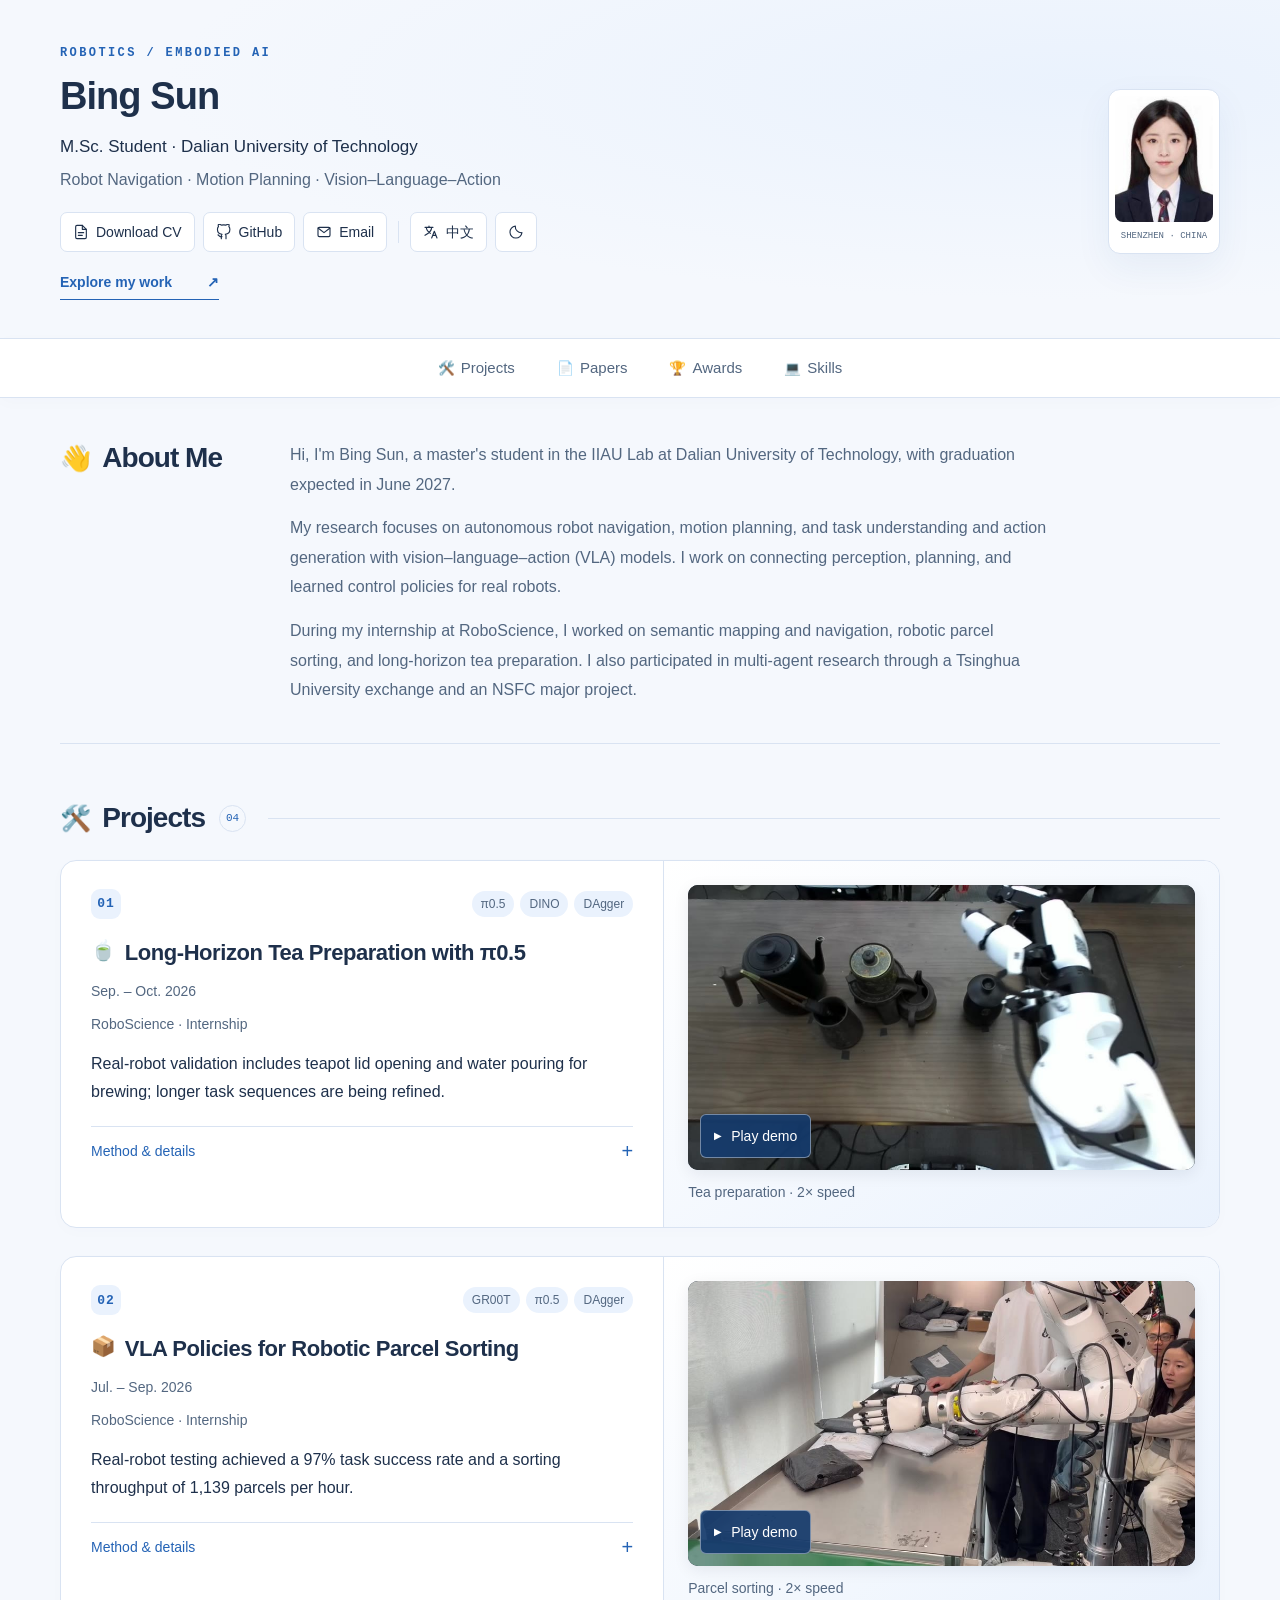
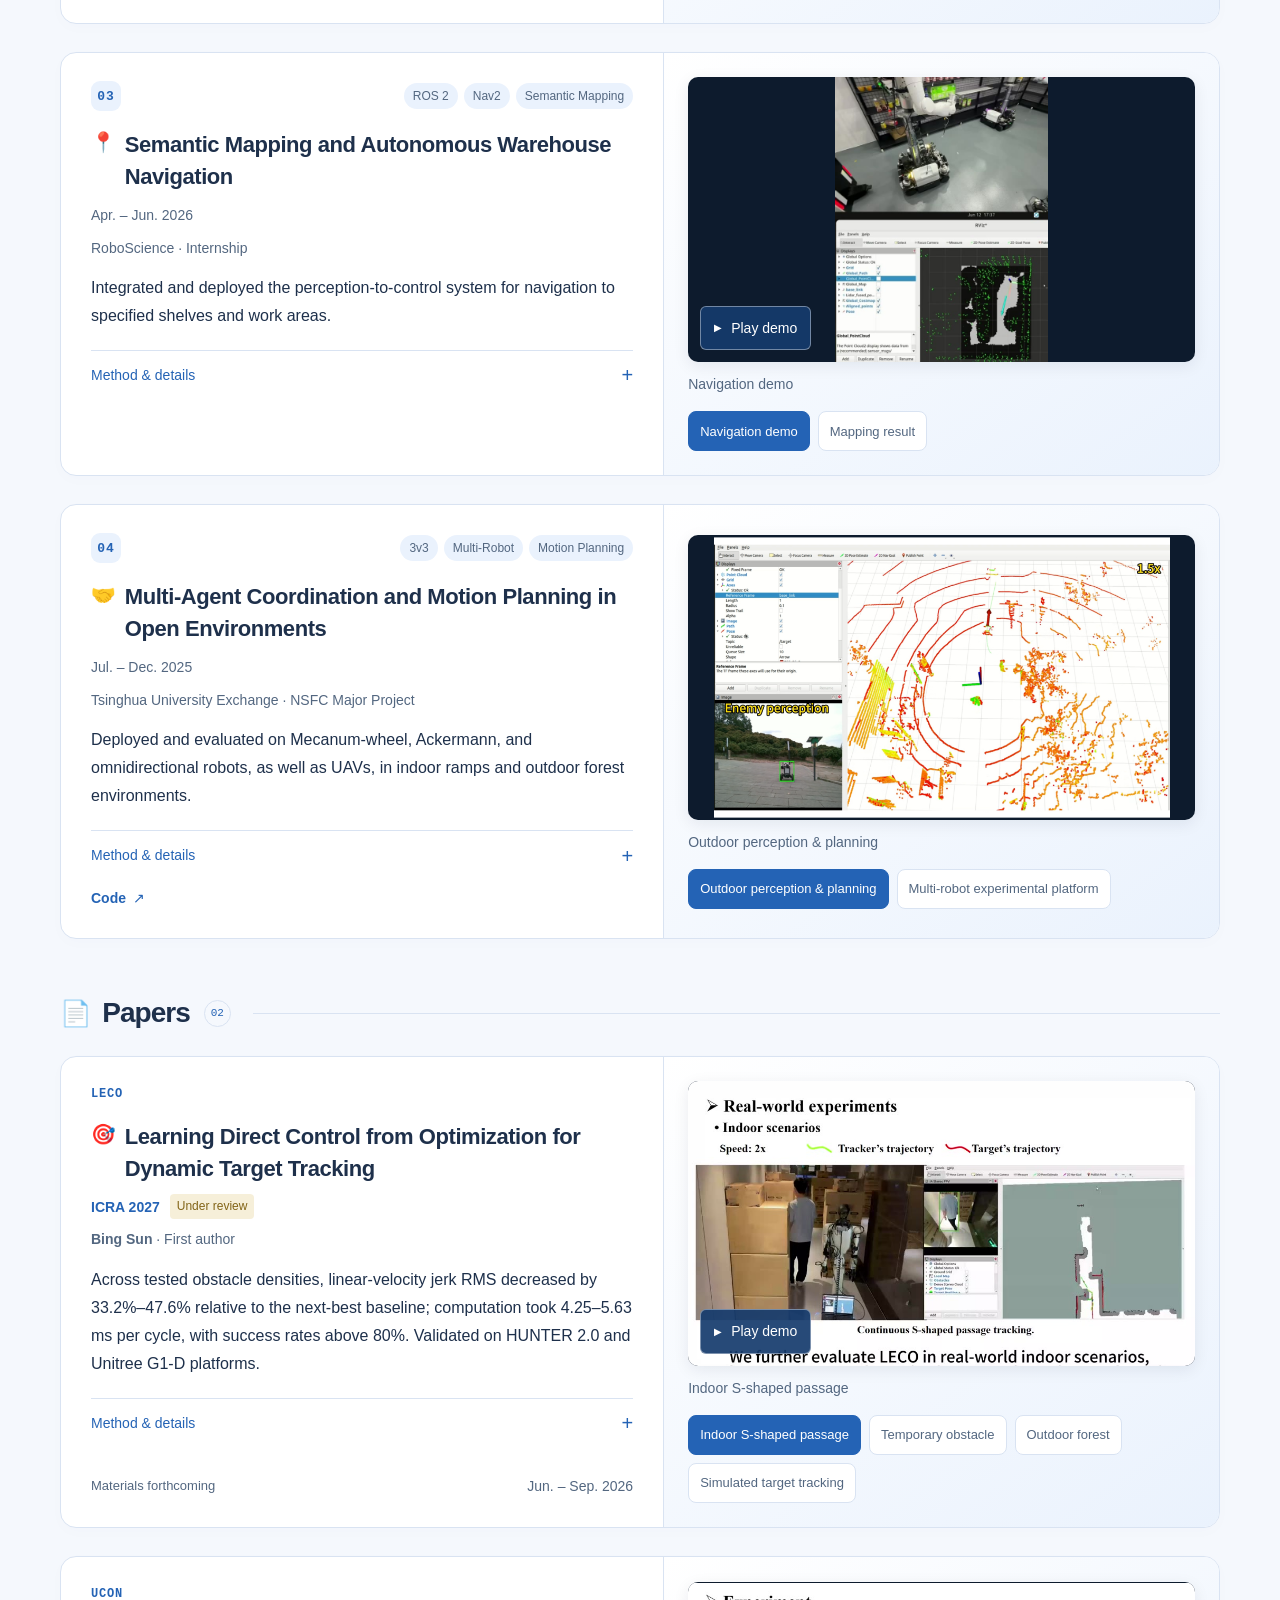
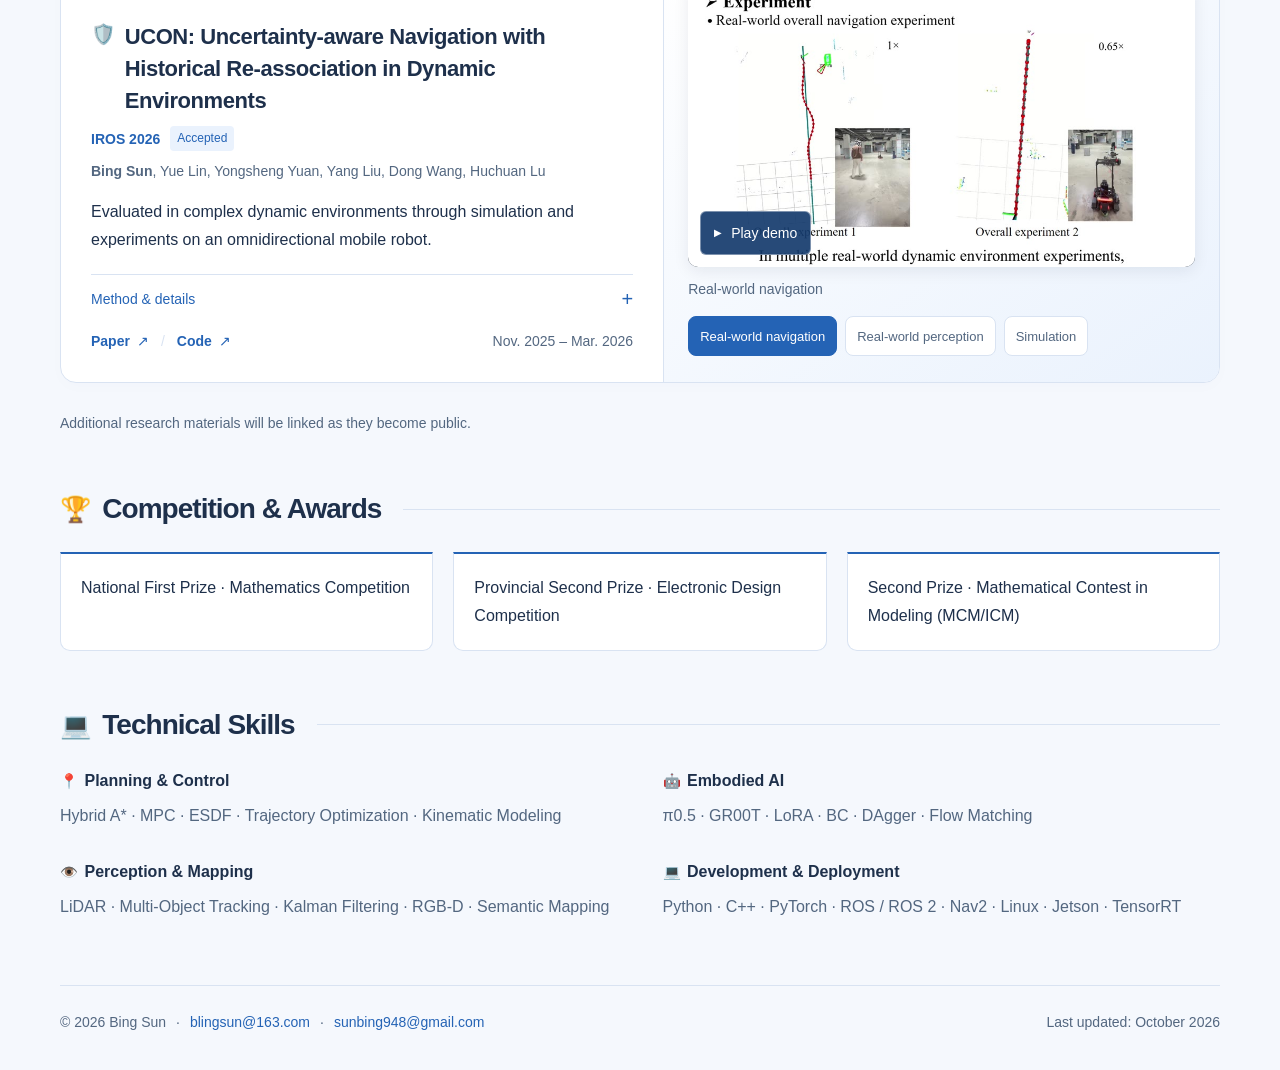
==== commit 07e7920d: "Add Gmail contact alongside existing email with individual copy actions" ====
--- a/index.html
+++ b/index.html
@@ -12,10 +12,10 @@
   <meta property="og:image" content="https://bling-sun.github.io/MyHomepage/assets/portrait.jpg">
   <link rel="canonical" href="https://bling-sun.github.io/MyHomepage/">
   <link rel="icon" href="assets/favicon.svg" type="image/svg+xml">
-  <link rel="stylesheet" href="assets/styles.css?v=a83807806c27">
+  <link rel="stylesheet" href="assets/styles.css?v=bb0d8e9498d0">
   <title>Bing Sun | Robotics & Embodied AI</title>
-  <script src="assets/main.js?v=408906128c1f" defer></script>
-  <script type="application/ld+json">{"@context":"https://schema.org","@type":"Person","name":"Bing Sun","alternateName":"孙冰","url":"https://bling-sun.github.io/MyHomepage/","image":"https://bling-sun.github.io/MyHomepage/assets/portrait.jpg","email":"blingsun@163.com","sameAs":["https://github.com/Bling-sun"],"affiliation":{"@type":"CollegeOrUniversity","name":"Dalian University of Technology"},"knowsAbout":["Robot Navigation","Motion Planning","Vision–Language–Action Models"]}</script>
+  <script src="assets/main.js?v=fa8979fbba61" defer></script>
+  <script type="application/ld+json">{"@context":"https://schema.org","@type":"Person","name":"Bing Sun","alternateName":"孙冰","url":"https://bling-sun.github.io/MyHomepage/","image":"https://bling-sun.github.io/MyHomepage/assets/portrait.jpg","email":["blingsun@163.com","sunbing948@gmail.com"],"sameAs":["https://github.com/Bling-sun"],"affiliation":{"@type":"CollegeOrUniversity","name":"Dalian University of Technology"},"knowsAbout":["Robot Navigation","Motion Planning","Vision–Language–Action Models"]}</script>
 </head>
 <body>
   <a data-i18n="ui.skip" class="skip-link" href="#main">Skip to content</a>
@@ -165,15 +165,21 @@
     <section id="awards" aria-labelledby="awards-heading"><div class="section-heading"><h2 id="awards-heading"><span class="emoji" aria-hidden="true">🏆</span><span data-i18n="heading.awards">Competition &amp; Awards</span></h2></div><ul class="awards-list"><li data-i18n="award.0">National First Prize · Mathematics Competition</li><li data-i18n="award.1">Provincial Second Prize · Electronic Design Competition</li><li data-i18n="award.2">Second Prize · Mathematical Contest in Modeling (MCM/ICM)</li></ul></section>
     <section id="skills" aria-labelledby="skills-heading"><div class="section-heading"><h2 id="skills-heading"><span class="emoji" aria-hidden="true">💻</span><span data-i18n="heading.skills">Technical Skills</span></h2></div><dl class="skills-list"><div><dt><span class="emoji" aria-hidden="true">📍</span><span data-i18n="skill.0.label">Planning &amp; Control</span></dt><dd>Hybrid A* · MPC · ESDF · Trajectory Optimization · Kinematic Modeling</dd></div><div><dt><span class="emoji" aria-hidden="true">🤖</span><span data-i18n="skill.1.label">Embodied AI</span></dt><dd>π0.5 · GR00T · LoRA · BC · DAgger · Flow Matching</dd></div><div><dt><span class="emoji" aria-hidden="true">👁️</span><span data-i18n="skill.2.label">Perception &amp; Mapping</span></dt><dd>LiDAR · Multi-Object Tracking · Kalman Filtering · RGB-D · Semantic Mapping</dd></div><div><dt><span class="emoji" aria-hidden="true">💻</span><span data-i18n="skill.3.label">Development &amp; Deployment</span></dt><dd>Python · C++ · PyTorch · ROS / ROS 2 · Nav2 · Linux · Jetson · TensorRT</dd></div></dl></section>
   </main>
-  <footer class="site-footer"><div><span>© 2026 </span><span data-i18n="footer.name">Bing Sun</span><span class="footer-dot" aria-hidden="true">·</span><a href="mailto:blingsun@163.com" data-email-contact aria-haspopup="dialog">blingsun@163.com</a></div><div class="updated"><span data-i18n="footer.updated">Last updated: October 2026</span></div></footer>
+  <footer class="site-footer"><div><span>© 2026 </span><span data-i18n="footer.name">Bing Sun</span><span class="footer-dot" aria-hidden="true">·</span><a href="mailto:blingsun@163.com" data-email-contact aria-haspopup="dialog">blingsun@163.com</a><span class="footer-dot" aria-hidden="true">·</span><a href="mailto:sunbing948@gmail.com" data-email-contact aria-haspopup="dialog">sunbing948@gmail.com</a></div><div class="updated"><span data-i18n="footer.updated">Last updated: October 2026</span></div></footer>
   <dialog class="email-dialog" id="email-contact" aria-labelledby="email-title">
     <div class="email-heading"><h2 data-i18n="contact.title" id="email-title">Get in touch</h2><form method="dialog"><button class="tool-link" type="submit"><span data-i18n="contact.close">Close</span></button></form></div>
     <p data-i18n="contact.description">Copy my address or open your email app to write to me.</p>
-    <label data-i18n="contact.address" for="email-address">Email address</label>
-    <input id="email-address" type="text" value="blingsun@163.com" readonly spellcheck="false">
-    <div class="email-actions"><button class="tool-link" type="button" id="copy-email"><span data-i18n="contact.copy">Copy email</span></button><a href="mailto:blingsun@163.com" class="tool-link"><span data-i18n="contact.open">Open email app</span></a></div>
+    <div class="email-option">
+      <label data-i18n="contact.address.0" for="email-address-0">Email address 1</label>
+      <input id="email-address-0" type="text" value="blingsun@163.com" readonly spellcheck="false">
+      <div class="email-actions"><button class="tool-link" type="button" data-copy-email="email-address-0"><span data-i18n="contact.copy.0">Copy email</span></button><a href="mailto:blingsun@163.com" class="tool-link"><span data-i18n="contact.open.0">Open email app</span></a></div>
+    </div><div class="email-option">
+      <label data-i18n="contact.address.1" for="email-address-1">Email address 2</label>
+      <input id="email-address-1" type="text" value="sunbing948@gmail.com" readonly spellcheck="false">
+      <div class="email-actions"><button class="tool-link" type="button" data-copy-email="email-address-1"><span data-i18n="contact.copy.1">Copy email</span></button><a href="mailto:sunbing948@gmail.com" class="tool-link"><span data-i18n="contact.open.1">Open email app</span></a></div>
+    </div>
     <p class="email-status" id="email-status" role="status" aria-live="polite"></p>
   </dialog>
-  <script id="translations" type="application/json">{"bio.0":{"en":"Hi, I'm Bing Sun, a master's student in the IIAU Lab at Dalian University of Technology, with graduation expected in June 2027.","zh":"你好，我是孙冰，目前在大连理工大学 IIAU Lab 攻读硕士学位，预计于 2027 年 6 月毕业。"},"bio.1":{"en":"My research focuses on autonomous robot navigation, motion planning, and task understanding and action generation with vision–language–action (VLA) models. I work on connecting perception, planning, and learned control policies for real robots.","zh":"我的研究方向是机器人自主导航、运动规划，以及基于视觉语言动作（VLA）模型的任务理解与动作生成，关注感知、规划与学习控制策略在真实机器人上的融合与应用。"},"bio.2":{"en":"During my internship at RoboScience, I worked on semantic mapping and navigation, robotic parcel sorting, and long-horizon tea preparation. I also participated in multi-agent research through a Tsinghua University exchange and an NSFC major project.","zh":"在 RoboScience 实习期间，我参与了语义建图与自主导航、机器人快递分拣及长程茶艺操作。在清华大学交流及国家自然科学基金重大项目中，我参与了多智能体协同对抗研究。"},"award.0":{"en":"National First Prize · Mathematics Competition","zh":"数学竞赛 · 国家一等奖"},"award.1":{"en":"Provincial Second Prize · Electronic Design Competition","zh":"电子设计竞赛 · 省级二等奖"},"award.2":{"en":"Second Prize · Mathematical Contest in Modeling (MCM/ICM)","zh":"美国大学生数学建模竞赛 · 二等奖"},"skill.0.label":{"en":"Planning & Control","zh":"规划与控制"},"skill.1.label":{"en":"Embodied AI","zh":"具身智能"},"skill.2.label":{"en":"Perception & Mapping","zh":"感知与建图"},"skill.3.label":{"en":"Development & Deployment","zh":"开发与部署"},"name":{"en":"Bing Sun","zh":"孙冰"},"role":{"en":"M.Sc. Student · Dalian University of Technology","zh":"硕士研究生 · 大连理工大学"},"interests":{"en":"Robot Navigation · Motion Planning · Vision–Language–Action","zh":"机器人导航 · 运动规划 · 视觉语言动作模型"},"ui.cv":{"en":"Download CV","zh":"下载简历"},"ui.email":{"en":"Email","zh":"邮箱"},"ui.skip":{"en":"Skip to content","zh":"跳转到内容"},"hero.eyebrow":{"en":"ROBOTICS / EMBODIED AI","zh":"机器人 / 具身智能"},"hero.explore":{"en":"Explore my work","zh":"探索我的项目"},"nav.projects":{"en":"Projects","zh":"项目"},"nav.papers":{"en":"Papers","zh":"论文"},"nav.awards":{"en":"Awards","zh":"竞赛"},"nav.skills":{"en":"Skills","zh":"技能"},"heading.about":{"en":"About Me","zh":"个人简介"},"project.0.title":{"en":"Long-Horizon Tea Preparation with π0.5","zh":"基于 π0.5 的长程茶艺操作"},"project.0.date":{"en":"Sep. – Oct. 2026","zh":"2026.09 – 2026.10"},"project.0.description":{"en":"Built a pipeline for data collection, cleaning, policy training, and real-robot deployment. Used DINO visual features, stage-wise trajectory annotation, failure analysis, key-segment resampling, and DAgger correction data to improve long-horizon execution.","zh":"搭建数据采集、清洗、策略训练与真机部署链路。引入 DINO 视觉特征，围绕阶段切换、误差累积及失败恢复建立分阶段轨迹标注和失败归因机制，结合关键片段重采样与 DAgger 纠错数据优化长程执行。"},"project.0.attribution":{"en":"RoboScience · Internship","zh":"RoboScience · 实习"},"project.0.result":{"en":"Real-robot validation includes teapot lid opening and water pouring for brewing; longer task sequences are being refined.","zh":"完成系统集成与真机测试，已实现茶壶开盖和倒水冲泡步骤，并持续优化更长任务序列的执行能力。"},"project.0.details":{"en":"Method & details","zh":"方法与细节"},"project.0.media.0.alt":{"en":"Robot performing a tea preparation task","zh":"机器人茶艺操作演示"},"project.0.media.0.play":{"en":"Play demo","zh":"播放演示"},"project.0.media.0.caption":{"en":"Tea preparation · 2× speed","zh":"茶艺操作 · 2 倍速"},"project.1.title":{"en":"VLA Policies for Robotic Parcel Sorting","zh":"快递分拣 VLA 策略训练与实机部署"},"project.1.date":{"en":"Jul. – Sep. 2026","zh":"2026.07 – 2026.09"},"project.1.description":{"en":"Trained, compared, and deployed GR00T and π0.5 policies with an end-to-end teleoperation, preprocessing, fine-tuning, and online inference pipeline. Improved generalization under occlusion, complex stacking, and out-of-distribution states through scene stratification, trajectory screening, expert corrections, and data-mixture ablations.","zh":"基于 GR00T 和 π0.5 开展训练、性能对比与真机部署，搭建遥操作采集、数据预处理、策略微调和在线推理链路。针对包裹遮挡、复杂堆叠与分布外失败，结合场景分层、轨迹筛选、专家纠错及数据配比消融改善泛化表现。"},"project.1.attribution":{"en":"RoboScience · Internship","zh":"RoboScience · 实习"},"project.1.result":{"en":"Real-robot testing achieved a 97% task success rate and a sorting throughput of 1,139 parcels per hour.","zh":"真实机器人测试中，任务成功率达到 97%，分拣速度达到 1,139 件/小时。"},"project.1.details":{"en":"Method & details","zh":"方法与细节"},"project.1.media.0.alt":{"en":"Robot sorting parcels in a real-world demonstration","zh":"机器人包裹分类实机演示"},"project.1.media.0.play":{"en":"Play demo","zh":"播放演示"},"project.1.media.0.caption":{"en":"Parcel sorting · 2× speed","zh":"包裹分类 · 2 倍速"},"project.2.title":{"en":"Semantic Mapping and Autonomous Warehouse Navigation","zh":"面向仓库环境的语义建图与自主导航"},"project.2.date":{"en":"Apr. – Jun. 2026","zh":"2026.04 – 2026.06"},"project.2.description":{"en":"Fused object detection, semantic segmentation, point-cloud projection, and multi-frame observations to associate semantic categories with a 2D occupancy map. Integrated semantic destinations and region constraints into ROS 2 Nav2 for global planning, dynamic obstacle avoidance, and mobile-base control.","zh":"融合目标检测、语义分割、点云投影与多帧观测，实现语义类别与二维占据地图的空间关联。基于 ROS 2 Nav2 集成全局规划、局部动态避障及底盘控制，将语义目标点和区域约束融入导航任务。"},"project.2.attribution":{"en":"RoboScience · Internship","zh":"RoboScience · 实习"},"project.2.result":{"en":"Integrated and deployed the perception-to-control system for navigation to specified shelves and work areas.","zh":"完成从感知、建图到规划控制的系统联调与部署，实现面向指定货架和工作区域的自主导航。"},"project.2.details":{"en":"Method & details","zh":"方法与细节"},"project.2.media.0.alt":{"en":"Real-world robot navigation demonstration","zh":"机器人导航实机演示"},"project.2.media.0.play":{"en":"Play demo","zh":"播放演示"},"project.2.media.0.caption":{"en":"Navigation demo","zh":"导航演示"},"project.2.media.1.alt":{"en":"Warehouse point-cloud map with mapped object annotations","zh":"仓库点云地图及目标标注"},"project.2.media.1.caption":{"en":"Mapping result","zh":"建图结果"},"project.2.media.0.selector":{"en":"Navigation demo","zh":"导航演示"},"project.2.media.1.selector":{"en":"Mapping result","zh":"建图结果"},"project.3.title":{"en":"Multi-Agent Coordination and Motion Planning in Open Environments","zh":"开放环境多智能体协同对抗与运动规划"},"project.3.date":{"en":"Jul. – Dec. 2025","zh":"2025.07 – 2025.12"},"project.3.description":{"en":"Worked on dynamic target tracking, motion prediction, and coordinated pursuit for 3v3 multi-agent tasks. Developed motion planning algorithms and adapted them to different robot kinematics, obstacle avoidance requirements, and real-time control interfaces.","zh":"面向 3v3 多智能体任务，开展动态目标跟踪、运动状态预测与协同围剿策略研究。开发运动规划算法，并针对不同平台的运动学、障碍规避与实时控制需求完成适配。"},"project.3.attribution":{"en":"Tsinghua University Exchange · NSFC Major Project","zh":"清华大学交流 · 国家自然科学基金重大项目"},"project.3.result":{"en":"Deployed and evaluated on Mecanum-wheel, Ackermann, and omnidirectional robots, as well as UAVs, in indoor ramps and outdoor forest environments.","zh":"支持麦克纳姆轮、阿克曼轮、全向轮移动机器人及无人机，在室内坡道和室外森林环境中完成部署与实验验证。"},"project.3.details":{"en":"Method & details","zh":"方法与细节"},"project.3.link.code":{"en":"Code","zh":"代码"},"project.3.media.0.alt":{"en":"Outdoor robot perception and motion planning visualization","zh":"户外机器人感知与运动规划可视化"},"project.3.media.0.caption":{"en":"Outdoor perception & planning","zh":"户外感知与规划"},"project.3.media.1.alt":{"en":"Multiple mobile robots in an indoor experimental arena","zh":"室内实验场地中的多台移动机器人"},"project.3.media.1.caption":{"en":"Multi-robot experimental platform","zh":"多机器人实验平台"},"project.3.media.0.selector":{"en":"Outdoor perception & planning","zh":"户外感知与规划"},"project.3.media.1.selector":{"en":"Multi-robot experimental platform","zh":"多机器人实验平台"},"heading.projects":{"en":"Projects","zh":"项目"},"paper.0.title":{"en":"Learning Direct Control from Optimization for Dynamic Target Tracking","zh":"从优化中学习直接控制，实现动态目标跟踪"},"paper.0.status":{"en":"Under review","zh":"审稿中"},"paper.0.description":{"en":"Transfers trajectory optimization objectives into differentiable losses and backpropagates through kinematic integration to learn a control policy. The method combines target visibility, obstacle clearance, and control smoothness with decaying expert guidance, a predictive safety lock, and a classical planning fallback.","zh":"将传统轨迹优化目标转化为可微损失，通过运动学积分实现轨迹级损失向控制策略的端到端反向传播。融合目标可见性、障碍物距离与控制平滑性约束，并结合衰减式专家引导、预测性安全锁及经典规划控制回退策略。"},"paper.0.attribution.name":{"en":"Bing Sun","zh":"孙冰"},"paper.0.attribution.remaining":{"en":" · First author","zh":" · 第一作者"},"paper.0.result":{"en":"Across tested obstacle densities, linear-velocity jerk RMS decreased by 33.2%–47.6% relative to the next-best baseline; computation took 4.25–5.63 ms per cycle, with success rates above 80%. Validated on HUNTER 2.0 and Unitree G1-D platforms.","zh":"在所测试的不同障碍物密度下，线速度 Jerk RMS 较次优方法降低 33.2%–47.6%，单周期计算时间为 4.25–5.63 ms，成功率超过 80%；在 HUNTER 2.0 阿克曼底盘和宇树 G1-D 平台上完成实机验证。"},"paper.0.details":{"en":"Method & details","zh":"方法与细节"},"paper.0.forthcoming":{"en":"Materials forthcoming","zh":"资料待发布"},"paper.0.date":{"en":"Jun. – Sep. 2026","zh":"2026.06 – 2026.09"},"paper.0.media.0.alt":{"en":"LECO · Indoor S-shaped passage","zh":"LECO · 室内 S 形通道"},"paper.0.media.0.play":{"en":"Play demo","zh":"播放演示"},"paper.0.media.0.caption":{"en":"Indoor S-shaped passage","zh":"室内 S 形通道"},"paper.0.media.1.alt":{"en":"LECO · Temporary obstacle","zh":"LECO · 临时障碍物"},"paper.0.media.1.play":{"en":"Play demo","zh":"播放演示"},"paper.0.media.1.caption":{"en":"Temporary obstacle","zh":"临时障碍物"},"paper.0.media.2.alt":{"en":"LECO · Outdoor forest","zh":"LECO · 室外森林"},"paper.0.media.2.play":{"en":"Play demo","zh":"播放演示"},"paper.0.media.2.caption":{"en":"Outdoor forest","zh":"室外森林"},"paper.0.media.3.alt":{"en":"LECO · Simulated target tracking","zh":"LECO · 仿真目标跟踪"},"paper.0.media.3.play":{"en":"Play demo","zh":"播放演示"},"paper.0.media.3.caption":{"en":"Simulated target tracking","zh":"仿真目标跟踪"},"paper.0.media.0.selector":{"en":"Indoor S-shaped passage","zh":"室内 S 形通道"},"paper.0.media.1.selector":{"en":"Temporary obstacle","zh":"临时障碍物"},"paper.0.media.2.selector":{"en":"Outdoor forest","zh":"室外森林"},"paper.0.media.3.selector":{"en":"Simulated target tracking","zh":"仿真目标跟踪"},"paper.1.title":{"en":"UCON: Uncertainty-aware Navigation with Historical Re-association in Dynamic Environments","zh":"UCON：动态环境中基于历史重关联的不确定性感知导航"},"paper.1.status":{"en":"Accepted","zh":"已录用"},"paper.1.description":{"en":"Uses point-level reassociation with historical point-cloud segments and Kalman filtering to maintain dynamic-object tracking through occlusions, missed detections, and identity switches. Predicted states and covariances form uncertainty sectors that translate dynamic collision risk into differentiable trajectory costs.","zh":"针对遮挡、漏检和 ID 切换，设计基于历史点云片段的点级重关联机制，结合卡尔曼滤波进行目标状态估计与协方差传播。基于预测状态与协方差构建不确定性扇区，将动态碰撞风险转化为可微轨迹代价。"},"paper.1.attribution.name":{"en":"Bing Sun","zh":"孙冰"},"paper.1.attribution.remaining":{"en":", Yue Lin, Yongsheng Yuan, Yang Liu, Dong Wang, Huchuan Lu","zh":"，林跃，袁永胜，刘洋，王栋，卢湖川"},"paper.1.result":{"en":"Evaluated in complex dynamic environments through simulation and experiments on an omnidirectional mobile robot.","zh":"在复杂动态环境中开展仿真及全向移动机器人实验，验证感知与规划联合方法的有效性。"},"paper.1.details":{"en":"Method & details","zh":"方法与细节"},"paper.1.link.paper":{"en":"Paper","zh":"论文"},"paper.1.link.code":{"en":"Code","zh":"代码"},"paper.1.date":{"en":"Nov. 2025 – Mar. 2026","zh":"2025.11 – 2026.03"},"paper.1.media.0.alt":{"en":"UCON · Real-world navigation","zh":"UCON · 真实导航实验"},"paper.1.media.0.play":{"en":"Play demo","zh":"播放演示"},"paper.1.media.0.caption":{"en":"Real-world navigation","zh":"真实导航实验"},"paper.1.media.1.alt":{"en":"UCON · Real-world perception","zh":"UCON · 真实感知实验"},"paper.1.media.1.play":{"en":"Play demo","zh":"播放演示"},"paper.1.media.1.caption":{"en":"Real-world perception","zh":"真实感知实验"},"paper.1.media.2.alt":{"en":"UCON · Simulation","zh":"UCON · 仿真实验"},"paper.1.media.2.play":{"en":"Play demo","zh":"播放演示"},"paper.1.media.2.caption":{"en":"Simulation","zh":"仿真实验"},"paper.1.media.0.selector":{"en":"Real-world navigation","zh":"真实导航实验"},"paper.1.media.1.selector":{"en":"Real-world perception","zh":"真实感知实验"},"paper.1.media.2.selector":{"en":"Simulation","zh":"仿真实验"},"papers.note":{"en":"Additional research materials will be linked as they become public.","zh":"更多研究资料将在公开后补充链接。"},"heading.papers":{"en":"Papers","zh":"论文"},"heading.awards":{"en":"Competition & Awards","zh":"竞赛与荣誉"},"heading.skills":{"en":"Technical Skills","zh":"专业技能"},"footer.name":{"en":"Bing Sun","zh":"孙冰"},"footer.updated":{"en":"Last updated: October 2026","zh":"最近更新：2026 年 10 月"},"contact.title":{"en":"Get in touch","zh":"联系我"},"contact.close":{"en":"Close","zh":"关闭"},"contact.description":{"en":"Copy my address or open your email app to write to me.","zh":"复制邮箱地址，或打开邮件应用给我写信。"},"contact.address":{"en":"Email address","zh":"邮箱地址"},"contact.copy":{"en":"Copy email","zh":"复制邮箱"},"contact.open":{"en":"Open email app","zh":"打开邮件应用"}}</script>
+  <script id="translations" type="application/json">{"bio.0":{"en":"Hi, I'm Bing Sun, a master's student in the IIAU Lab at Dalian University of Technology, with graduation expected in June 2027.","zh":"你好，我是孙冰，目前在大连理工大学 IIAU Lab 攻读硕士学位，预计于 2027 年 6 月毕业。"},"bio.1":{"en":"My research focuses on autonomous robot navigation, motion planning, and task understanding and action generation with vision–language–action (VLA) models. I work on connecting perception, planning, and learned control policies for real robots.","zh":"我的研究方向是机器人自主导航、运动规划，以及基于视觉语言动作（VLA）模型的任务理解与动作生成，关注感知、规划与学习控制策略在真实机器人上的融合与应用。"},"bio.2":{"en":"During my internship at RoboScience, I worked on semantic mapping and navigation, robotic parcel sorting, and long-horizon tea preparation. I also participated in multi-agent research through a Tsinghua University exchange and an NSFC major project.","zh":"在 RoboScience 实习期间，我参与了语义建图与自主导航、机器人快递分拣及长程茶艺操作。在清华大学交流及国家自然科学基金重大项目中，我参与了多智能体协同对抗研究。"},"award.0":{"en":"National First Prize · Mathematics Competition","zh":"数学竞赛 · 国家一等奖"},"award.1":{"en":"Provincial Second Prize · Electronic Design Competition","zh":"电子设计竞赛 · 省级二等奖"},"award.2":{"en":"Second Prize · Mathematical Contest in Modeling (MCM/ICM)","zh":"美国大学生数学建模竞赛 · 二等奖"},"skill.0.label":{"en":"Planning & Control","zh":"规划与控制"},"skill.1.label":{"en":"Embodied AI","zh":"具身智能"},"skill.2.label":{"en":"Perception & Mapping","zh":"感知与建图"},"skill.3.label":{"en":"Development & Deployment","zh":"开发与部署"},"name":{"en":"Bing Sun","zh":"孙冰"},"role":{"en":"M.Sc. Student · Dalian University of Technology","zh":"硕士研究生 · 大连理工大学"},"interests":{"en":"Robot Navigation · Motion Planning · Vision–Language–Action","zh":"机器人导航 · 运动规划 · 视觉语言动作模型"},"ui.cv":{"en":"Download CV","zh":"下载简历"},"ui.email":{"en":"Email","zh":"邮箱"},"ui.skip":{"en":"Skip to content","zh":"跳转到内容"},"hero.eyebrow":{"en":"ROBOTICS / EMBODIED AI","zh":"机器人 / 具身智能"},"hero.explore":{"en":"Explore my work","zh":"探索我的项目"},"nav.projects":{"en":"Projects","zh":"项目"},"nav.papers":{"en":"Papers","zh":"论文"},"nav.awards":{"en":"Awards","zh":"竞赛"},"nav.skills":{"en":"Skills","zh":"技能"},"heading.about":{"en":"About Me","zh":"个人简介"},"project.0.title":{"en":"Long-Horizon Tea Preparation with π0.5","zh":"基于 π0.5 的长程茶艺操作"},"project.0.date":{"en":"Sep. – Oct. 2026","zh":"2026.09 – 2026.10"},"project.0.description":{"en":"Built a pipeline for data collection, cleaning, policy training, and real-robot deployment. Used DINO visual features, stage-wise trajectory annotation, failure analysis, key-segment resampling, and DAgger correction data to improve long-horizon execution.","zh":"搭建数据采集、清洗、策略训练与真机部署链路。引入 DINO 视觉特征，围绕阶段切换、误差累积及失败恢复建立分阶段轨迹标注和失败归因机制，结合关键片段重采样与 DAgger 纠错数据优化长程执行。"},"project.0.attribution":{"en":"RoboScience · Internship","zh":"RoboScience · 实习"},"project.0.result":{"en":"Real-robot validation includes teapot lid opening and water pouring for brewing; longer task sequences are being refined.","zh":"完成系统集成与真机测试，已实现茶壶开盖和倒水冲泡步骤，并持续优化更长任务序列的执行能力。"},"project.0.details":{"en":"Method & details","zh":"方法与细节"},"project.0.media.0.alt":{"en":"Robot performing a tea preparation task","zh":"机器人茶艺操作演示"},"project.0.media.0.play":{"en":"Play demo","zh":"播放演示"},"project.0.media.0.caption":{"en":"Tea preparation · 2× speed","zh":"茶艺操作 · 2 倍速"},"project.1.title":{"en":"VLA Policies for Robotic Parcel Sorting","zh":"快递分拣 VLA 策略训练与实机部署"},"project.1.date":{"en":"Jul. – Sep. 2026","zh":"2026.07 – 2026.09"},"project.1.description":{"en":"Trained, compared, and deployed GR00T and π0.5 policies with an end-to-end teleoperation, preprocessing, fine-tuning, and online inference pipeline. Improved generalization under occlusion, complex stacking, and out-of-distribution states through scene stratification, trajectory screening, expert corrections, and data-mixture ablations.","zh":"基于 GR00T 和 π0.5 开展训练、性能对比与真机部署，搭建遥操作采集、数据预处理、策略微调和在线推理链路。针对包裹遮挡、复杂堆叠与分布外失败，结合场景分层、轨迹筛选、专家纠错及数据配比消融改善泛化表现。"},"project.1.attribution":{"en":"RoboScience · Internship","zh":"RoboScience · 实习"},"project.1.result":{"en":"Real-robot testing achieved a 97% task success rate and a sorting throughput of 1,139 parcels per hour.","zh":"真实机器人测试中，任务成功率达到 97%，分拣速度达到 1,139 件/小时。"},"project.1.details":{"en":"Method & details","zh":"方法与细节"},"project.1.media.0.alt":{"en":"Robot sorting parcels in a real-world demonstration","zh":"机器人包裹分类实机演示"},"project.1.media.0.play":{"en":"Play demo","zh":"播放演示"},"project.1.media.0.caption":{"en":"Parcel sorting · 2× speed","zh":"包裹分类 · 2 倍速"},"project.2.title":{"en":"Semantic Mapping and Autonomous Warehouse Navigation","zh":"面向仓库环境的语义建图与自主导航"},"project.2.date":{"en":"Apr. – Jun. 2026","zh":"2026.04 – 2026.06"},"project.2.description":{"en":"Fused object detection, semantic segmentation, point-cloud projection, and multi-frame observations to associate semantic categories with a 2D occupancy map. Integrated semantic destinations and region constraints into ROS 2 Nav2 for global planning, dynamic obstacle avoidance, and mobile-base control.","zh":"融合目标检测、语义分割、点云投影与多帧观测，实现语义类别与二维占据地图的空间关联。基于 ROS 2 Nav2 集成全局规划、局部动态避障及底盘控制，将语义目标点和区域约束融入导航任务。"},"project.2.attribution":{"en":"RoboScience · Internship","zh":"RoboScience · 实习"},"project.2.result":{"en":"Integrated and deployed the perception-to-control system for navigation to specified shelves and work areas.","zh":"完成从感知、建图到规划控制的系统联调与部署，实现面向指定货架和工作区域的自主导航。"},"project.2.details":{"en":"Method & details","zh":"方法与细节"},"project.2.media.0.alt":{"en":"Real-world robot navigation demonstration","zh":"机器人导航实机演示"},"project.2.media.0.play":{"en":"Play demo","zh":"播放演示"},"project.2.media.0.caption":{"en":"Navigation demo","zh":"导航演示"},"project.2.media.1.alt":{"en":"Warehouse point-cloud map with mapped object annotations","zh":"仓库点云地图及目标标注"},"project.2.media.1.caption":{"en":"Mapping result","zh":"建图结果"},"project.2.media.0.selector":{"en":"Navigation demo","zh":"导航演示"},"project.2.media.1.selector":{"en":"Mapping result","zh":"建图结果"},"project.3.title":{"en":"Multi-Agent Coordination and Motion Planning in Open Environments","zh":"开放环境多智能体协同对抗与运动规划"},"project.3.date":{"en":"Jul. – Dec. 2025","zh":"2025.07 – 2025.12"},"project.3.description":{"en":"Worked on dynamic target tracking, motion prediction, and coordinated pursuit for 3v3 multi-agent tasks. Developed motion planning algorithms and adapted them to different robot kinematics, obstacle avoidance requirements, and real-time control interfaces.","zh":"面向 3v3 多智能体任务，开展动态目标跟踪、运动状态预测与协同围剿策略研究。开发运动规划算法，并针对不同平台的运动学、障碍规避与实时控制需求完成适配。"},"project.3.attribution":{"en":"Tsinghua University Exchange · NSFC Major Project","zh":"清华大学交流 · 国家自然科学基金重大项目"},"project.3.result":{"en":"Deployed and evaluated on Mecanum-wheel, Ackermann, and omnidirectional robots, as well as UAVs, in indoor ramps and outdoor forest environments.","zh":"支持麦克纳姆轮、阿克曼轮、全向轮移动机器人及无人机，在室内坡道和室外森林环境中完成部署与实验验证。"},"project.3.details":{"en":"Method & details","zh":"方法与细节"},"project.3.link.code":{"en":"Code","zh":"代码"},"project.3.media.0.alt":{"en":"Outdoor robot perception and motion planning visualization","zh":"户外机器人感知与运动规划可视化"},"project.3.media.0.caption":{"en":"Outdoor perception & planning","zh":"户外感知与规划"},"project.3.media.1.alt":{"en":"Multiple mobile robots in an indoor experimental arena","zh":"室内实验场地中的多台移动机器人"},"project.3.media.1.caption":{"en":"Multi-robot experimental platform","zh":"多机器人实验平台"},"project.3.media.0.selector":{"en":"Outdoor perception & planning","zh":"户外感知与规划"},"project.3.media.1.selector":{"en":"Multi-robot experimental platform","zh":"多机器人实验平台"},"heading.projects":{"en":"Projects","zh":"项目"},"paper.0.title":{"en":"Learning Direct Control from Optimization for Dynamic Target Tracking","zh":"从优化中学习直接控制，实现动态目标跟踪"},"paper.0.status":{"en":"Under review","zh":"审稿中"},"paper.0.description":{"en":"Transfers trajectory optimization objectives into differentiable losses and backpropagates through kinematic integration to learn a control policy. The method combines target visibility, obstacle clearance, and control smoothness with decaying expert guidance, a predictive safety lock, and a classical planning fallback.","zh":"将传统轨迹优化目标转化为可微损失，通过运动学积分实现轨迹级损失向控制策略的端到端反向传播。融合目标可见性、障碍物距离与控制平滑性约束，并结合衰减式专家引导、预测性安全锁及经典规划控制回退策略。"},"paper.0.attribution.name":{"en":"Bing Sun","zh":"孙冰"},"paper.0.attribution.remaining":{"en":" · First author","zh":" · 第一作者"},"paper.0.result":{"en":"Across tested obstacle densities, linear-velocity jerk RMS decreased by 33.2%–47.6% relative to the next-best baseline; computation took 4.25–5.63 ms per cycle, with success rates above 80%. Validated on HUNTER 2.0 and Unitree G1-D platforms.","zh":"在所测试的不同障碍物密度下，线速度 Jerk RMS 较次优方法降低 33.2%–47.6%，单周期计算时间为 4.25–5.63 ms，成功率超过 80%；在 HUNTER 2.0 阿克曼底盘和宇树 G1-D 平台上完成实机验证。"},"paper.0.details":{"en":"Method & details","zh":"方法与细节"},"paper.0.forthcoming":{"en":"Materials forthcoming","zh":"资料待发布"},"paper.0.date":{"en":"Jun. – Sep. 2026","zh":"2026.06 – 2026.09"},"paper.0.media.0.alt":{"en":"LECO · Indoor S-shaped passage","zh":"LECO · 室内 S 形通道"},"paper.0.media.0.play":{"en":"Play demo","zh":"播放演示"},"paper.0.media.0.caption":{"en":"Indoor S-shaped passage","zh":"室内 S 形通道"},"paper.0.media.1.alt":{"en":"LECO · Temporary obstacle","zh":"LECO · 临时障碍物"},"paper.0.media.1.play":{"en":"Play demo","zh":"播放演示"},"paper.0.media.1.caption":{"en":"Temporary obstacle","zh":"临时障碍物"},"paper.0.media.2.alt":{"en":"LECO · Outdoor forest","zh":"LECO · 室外森林"},"paper.0.media.2.play":{"en":"Play demo","zh":"播放演示"},"paper.0.media.2.caption":{"en":"Outdoor forest","zh":"室外森林"},"paper.0.media.3.alt":{"en":"LECO · Simulated target tracking","zh":"LECO · 仿真目标跟踪"},"paper.0.media.3.play":{"en":"Play demo","zh":"播放演示"},"paper.0.media.3.caption":{"en":"Simulated target tracking","zh":"仿真目标跟踪"},"paper.0.media.0.selector":{"en":"Indoor S-shaped passage","zh":"室内 S 形通道"},"paper.0.media.1.selector":{"en":"Temporary obstacle","zh":"临时障碍物"},"paper.0.media.2.selector":{"en":"Outdoor forest","zh":"室外森林"},"paper.0.media.3.selector":{"en":"Simulated target tracking","zh":"仿真目标跟踪"},"paper.1.title":{"en":"UCON: Uncertainty-aware Navigation with Historical Re-association in Dynamic Environments","zh":"UCON：动态环境中基于历史重关联的不确定性感知导航"},"paper.1.status":{"en":"Accepted","zh":"已录用"},"paper.1.description":{"en":"Uses point-level reassociation with historical point-cloud segments and Kalman filtering to maintain dynamic-object tracking through occlusions, missed detections, and identity switches. Predicted states and covariances form uncertainty sectors that translate dynamic collision risk into differentiable trajectory costs.","zh":"针对遮挡、漏检和 ID 切换，设计基于历史点云片段的点级重关联机制，结合卡尔曼滤波进行目标状态估计与协方差传播。基于预测状态与协方差构建不确定性扇区，将动态碰撞风险转化为可微轨迹代价。"},"paper.1.attribution.name":{"en":"Bing Sun","zh":"孙冰"},"paper.1.attribution.remaining":{"en":", Yue Lin, Yongsheng Yuan, Yang Liu, Dong Wang, Huchuan Lu","zh":"，林跃，袁永胜，刘洋，王栋，卢湖川"},"paper.1.result":{"en":"Evaluated in complex dynamic environments through simulation and experiments on an omnidirectional mobile robot.","zh":"在复杂动态环境中开展仿真及全向移动机器人实验，验证感知与规划联合方法的有效性。"},"paper.1.details":{"en":"Method & details","zh":"方法与细节"},"paper.1.link.paper":{"en":"Paper","zh":"论文"},"paper.1.link.code":{"en":"Code","zh":"代码"},"paper.1.date":{"en":"Nov. 2025 – Mar. 2026","zh":"2025.11 – 2026.03"},"paper.1.media.0.alt":{"en":"UCON · Real-world navigation","zh":"UCON · 真实导航实验"},"paper.1.media.0.play":{"en":"Play demo","zh":"播放演示"},"paper.1.media.0.caption":{"en":"Real-world navigation","zh":"真实导航实验"},"paper.1.media.1.alt":{"en":"UCON · Real-world perception","zh":"UCON · 真实感知实验"},"paper.1.media.1.play":{"en":"Play demo","zh":"播放演示"},"paper.1.media.1.caption":{"en":"Real-world perception","zh":"真实感知实验"},"paper.1.media.2.alt":{"en":"UCON · Simulation","zh":"UCON · 仿真实验"},"paper.1.media.2.play":{"en":"Play demo","zh":"播放演示"},"paper.1.media.2.caption":{"en":"Simulation","zh":"仿真实验"},"paper.1.media.0.selector":{"en":"Real-world navigation","zh":"真实导航实验"},"paper.1.media.1.selector":{"en":"Real-world perception","zh":"真实感知实验"},"paper.1.media.2.selector":{"en":"Simulation","zh":"仿真实验"},"papers.note":{"en":"Additional research materials will be linked as they become public.","zh":"更多研究资料将在公开后补充链接。"},"heading.papers":{"en":"Papers","zh":"论文"},"heading.awards":{"en":"Competition & Awards","zh":"竞赛与荣誉"},"heading.skills":{"en":"Technical Skills","zh":"专业技能"},"footer.name":{"en":"Bing Sun","zh":"孙冰"},"footer.updated":{"en":"Last updated: October 2026","zh":"最近更新：2026 年 10 月"},"contact.title":{"en":"Get in touch","zh":"联系我"},"contact.close":{"en":"Close","zh":"关闭"},"contact.description":{"en":"Copy my address or open your email app to write to me.","zh":"复制邮箱地址，或打开邮件应用给我写信。"},"contact.address.0":{"en":"Email address 1","zh":"邮箱地址 1"},"contact.copy.0":{"en":"Copy email","zh":"复制邮箱"},"contact.open.0":{"en":"Open email app","zh":"打开邮件应用"},"contact.address.1":{"en":"Email address 2","zh":"邮箱地址 2"},"contact.copy.1":{"en":"Copy email","zh":"复制邮箱"},"contact.open.1":{"en":"Open email app","zh":"打开邮件应用"}}</script>
 </body>
 </html>
--- a/assets/styles.css
+++ b/assets/styles.css
@@ -35,6 +35,7 @@
 .email-actions { display:flex; flex-wrap:wrap; gap:10px; margin-top:16px; }
 .email-actions button { background:var(--accent); color:var(--surface); }
 .email-status { min-height:1.75em; margin-bottom:0; font-size:14px; }
+.email-option + .email-option { margin-top:22px; padding-top:20px; border-top:1px solid var(--line); }
 .hero-cta { display:inline-flex; gap:35px; align-items:center; color:var(--accent); margin-top:18px; border-bottom:1px solid var(--accent); padding-bottom:4px; font-size:14px; font-weight:600; }
 .hero-cta:hover { text-decoration:none; }
 .hero-cta span:last-child { transition:transform .2s; }
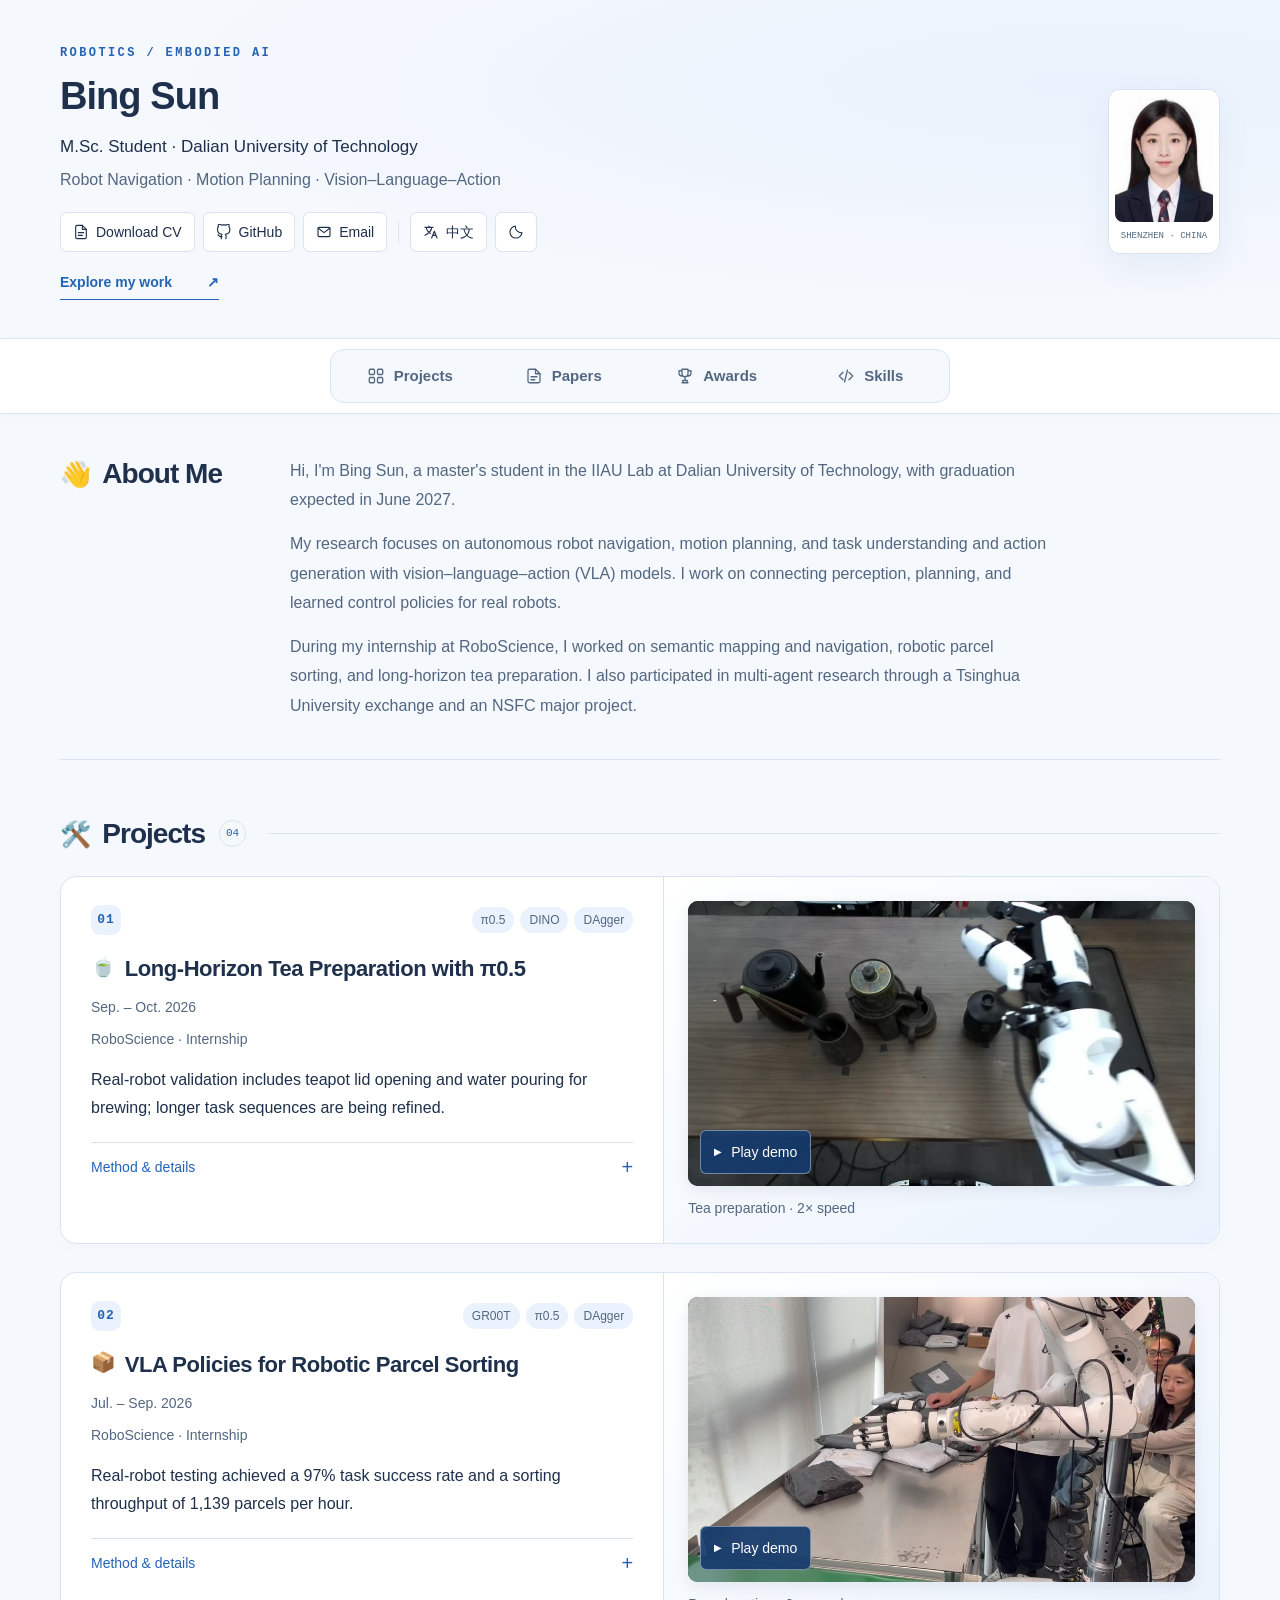
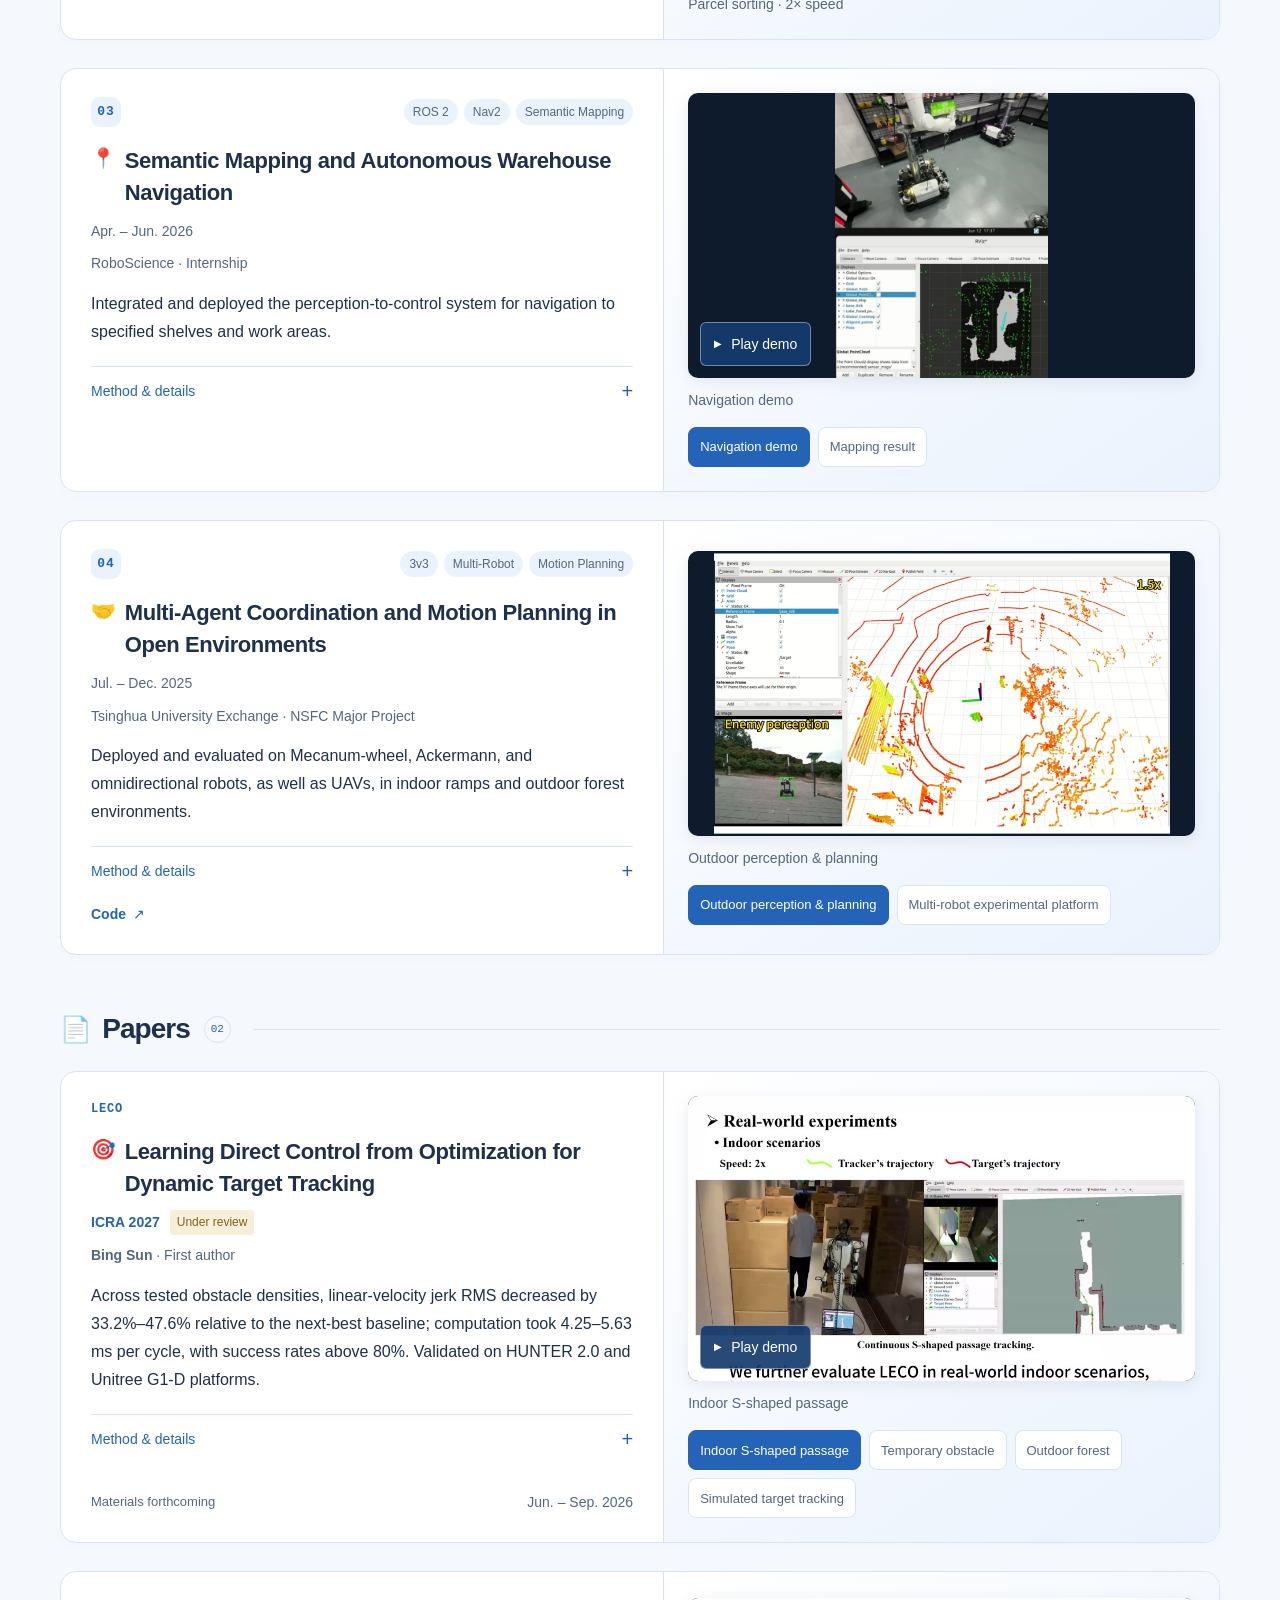
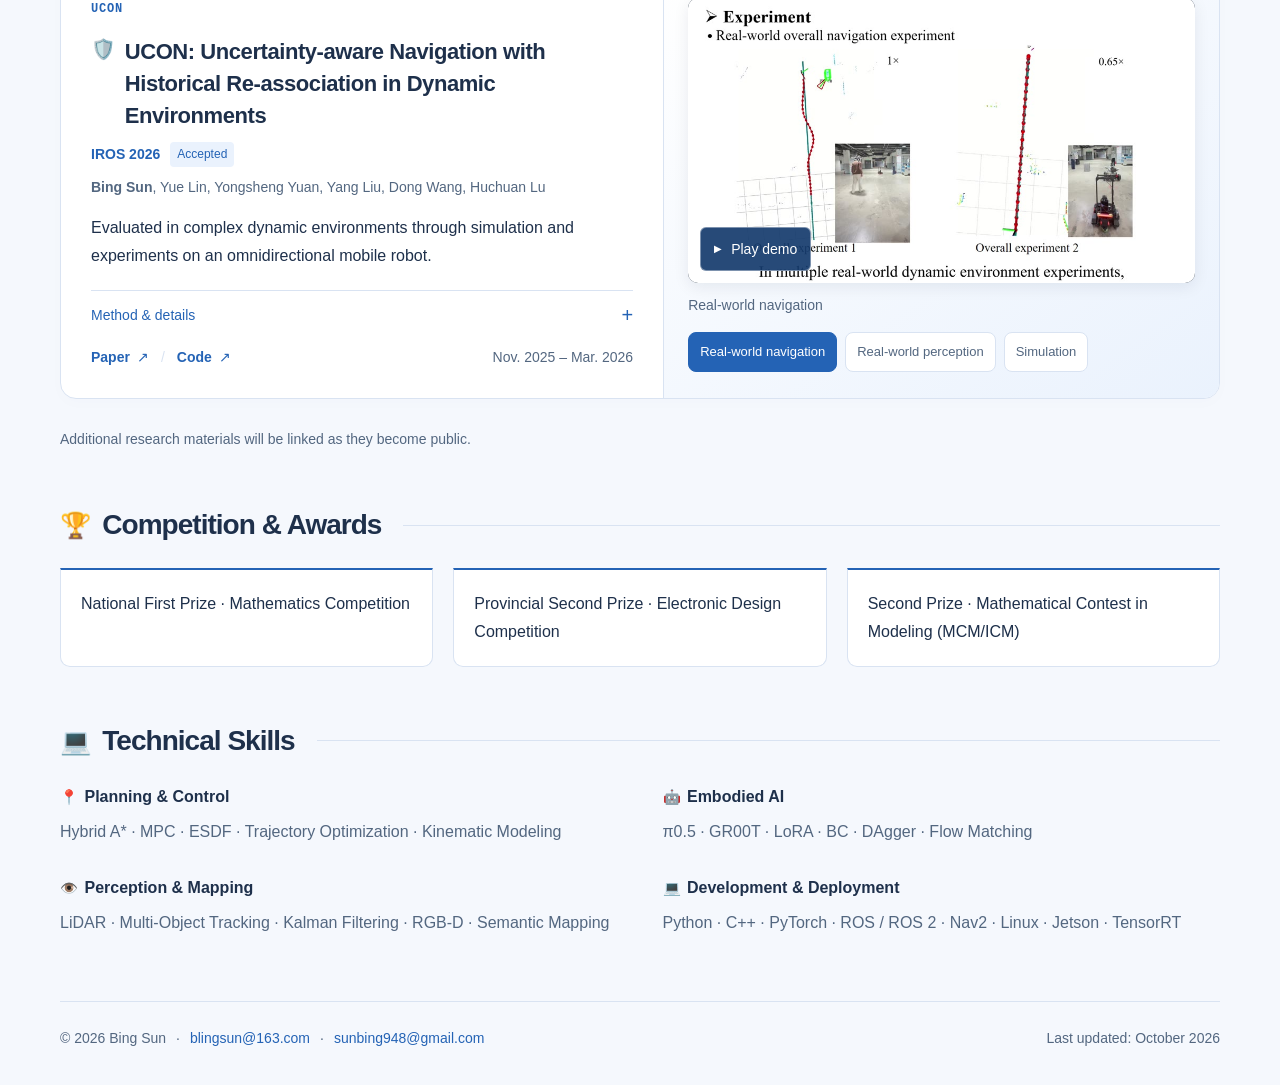
==== commit 978370f0: "Unify section navigation with balanced tabs and responsive icons" ====
--- a/index.html
+++ b/index.html
@@ -12,9 +12,9 @@
   <meta property="og:image" content="https://bling-sun.github.io/MyHomepage/assets/portrait.jpg">
   <link rel="canonical" href="https://bling-sun.github.io/MyHomepage/">
   <link rel="icon" href="assets/favicon.svg" type="image/svg+xml">
-  <link rel="stylesheet" href="assets/styles.css?v=bb0d8e9498d0">
+  <link rel="stylesheet" href="assets/styles.css?v=45820116972e">
   <title>Bing Sun | Robotics & Embodied AI</title>
-  <script src="assets/main.js?v=fa8979fbba61" defer></script>
+  <script src="assets/main.js?v=a9aa7d522f7d" defer></script>
   <script type="application/ld+json">{"@context":"https://schema.org","@type":"Person","name":"Bing Sun","alternateName":"孙冰","url":"https://bling-sun.github.io/MyHomepage/","image":"https://bling-sun.github.io/MyHomepage/assets/portrait.jpg","email":["blingsun@163.com","sunbing948@gmail.com"],"sameAs":["https://github.com/Bling-sun"],"affiliation":{"@type":"CollegeOrUniversity","name":"Dalian University of Technology"},"knowsAbout":["Robot Navigation","Motion Planning","Vision–Language–Action Models"]}</script>
 </head>
 <body>
@@ -26,7 +26,7 @@
         <h1 data-i18n="name">Bing Sun</h1><p data-i18n="role" class="role">M.Sc. Student · Dalian University of Technology</p><p data-i18n="interests" class="interests">Robot Navigation · Motion Planning · Vision–Language–Action</p><div class="toolbar" aria-label="Links and display options">
     <a href="assets/Bing-Sun-CV.pdf" class="tool-link" id="cv-download" download="Bing-Sun-CV.pdf"><svg aria-hidden="true" viewBox="0 0 24 24" fill="none" stroke="currentColor" stroke-width="1.7" stroke-linecap="round" stroke-linejoin="round"><path d="M14 2H6a2 2 0 0 0-2 2v16a2 2 0 0 0 2 2h12a2 2 0 0 0 2-2V8Z"/><path d="M14 2v6h6M8 13h8M8 17h6"/></svg><span data-i18n="ui.cv">Download CV</span></a>
     <a href="https://github.com/Bling-sun" class="tool-link" target="_blank" rel="noopener noreferrer"><svg aria-hidden="true" viewBox="0 0 24 24" fill="none" stroke="currentColor" stroke-width="1.7" stroke-linecap="round" stroke-linejoin="round"><path d="M9 19c-4.3 1.3-4.3-2.2-6-2.7M15 22v-3.9a3.4 3.4 0 0 0-1-2.7c3.3-.4 6.8-1.6 6.8-7.3a5.7 5.7 0 0 0-1.5-4A5.3 5.3 0 0 0 19.2.2S18-.2 15 1.7a13.5 13.5 0 0 0-7 0C5-.2 3.8.2 3.8.2a5.3 5.3 0 0 0-.1 3.9 5.7 5.7 0 0 0-1.5 4c0 5.7 3.5 6.9 6.8 7.3a3.4 3.4 0 0 0-1 2.7V22"/></svg><span>GitHub</span></a>
-    <a href="mailto:blingsun@163.com" class="tool-link" data-email-contact aria-haspopup="dialog"><svg aria-hidden="true" viewBox="0 0 24 24" fill="none" stroke="currentColor" stroke-width="1.7" stroke-linecap="round" stroke-linejoin="round"><rect x="3" y="5" width="18" height="14" rx="2"/><path d="m3 6 9 7 9-7"/></svg><span data-i18n="ui.email">Email</span></a>
+    <a href="https://mail.google.com/mail/?view=cm&amp;fs=1&amp;to=blingsun%40163.com" class="tool-link" data-email-contact aria-haspopup="dialog"><svg aria-hidden="true" viewBox="0 0 24 24" fill="none" stroke="currentColor" stroke-width="1.7" stroke-linecap="round" stroke-linejoin="round"><rect x="3" y="5" width="18" height="14" rx="2"/><path d="m3 6 9 7 9-7"/></svg><span data-i18n="ui.email">Email</span></a>
     <span class="toolbar-divider" aria-hidden="true"></span>
     <button class="tool-link" id="language-toggle" type="button" aria-label="切换为中文"><svg aria-hidden="true" viewBox="0 0 24 24" fill="none" stroke="currentColor" stroke-width="1.7" stroke-linecap="round" stroke-linejoin="round"><path d="M3 5h12M9 3v2M5 5c0 5 6 9 6 9M13 5c0 5-4 9-10 12M13 21l4-10 4 10M14.5 17h5"/></svg><span id="language-label">中文</span></button>
     <button class="tool-link theme-toggle" id="theme-toggle" type="button" aria-label="Switch to dark theme"><svg aria-hidden="true" viewBox="0 0 24 24" fill="none" stroke="currentColor" stroke-width="1.7" stroke-linecap="round" stroke-linejoin="round"><path d="M20.9 13A9 9 0 0 1 11 3.1 9 9 0 1 0 20.9 13Z"/></svg></button>
@@ -38,7 +38,7 @@
 
     </div>
   </header>
-  <nav class="section-nav" aria-label="Sections"><a href="#projects"><span class="emoji" aria-hidden="true">🛠️</span><span data-i18n="nav.projects">Projects</span></a><a href="#papers"><span class="emoji" aria-hidden="true">📄</span><span data-i18n="nav.papers">Papers</span></a><a href="#awards"><span class="emoji" aria-hidden="true">🏆</span><span data-i18n="nav.awards">Awards</span></a><a href="#skills"><span class="emoji" aria-hidden="true">💻</span><span data-i18n="nav.skills">Skills</span></a></nav>
+  <nav class="section-nav" aria-label="Sections"><div class="section-nav-inner"><a href="#projects"><svg aria-hidden="true" viewBox="0 0 24 24" fill="none" stroke="currentColor" stroke-width="1.7" stroke-linecap="round" stroke-linejoin="round"><rect x="3" y="3" width="7" height="7" rx="1.5"/><rect x="14" y="3" width="7" height="7" rx="1.5"/><rect x="3" y="14" width="7" height="7" rx="1.5"/><rect x="14" y="14" width="7" height="7" rx="1.5"/></svg><span data-i18n="nav.projects">Projects</span></a><a href="#papers"><svg aria-hidden="true" viewBox="0 0 24 24" fill="none" stroke="currentColor" stroke-width="1.7" stroke-linecap="round" stroke-linejoin="round"><path d="M14 3H6a2 2 0 0 0-2 2v14a2 2 0 0 0 2 2h12a2 2 0 0 0 2-2V9Z"/><path d="M14 3v6h6M8 13h8M8 17h5"/></svg><span data-i18n="nav.papers">Papers</span></a><a href="#awards"><svg aria-hidden="true" viewBox="0 0 24 24" fill="none" stroke="currentColor" stroke-width="1.7" stroke-linecap="round" stroke-linejoin="round"><path d="M8 3h8v6a4 4 0 0 1-8 0ZM8 5H4v3a4 4 0 0 0 4 4M16 5h4v3a4 4 0 0 1-4 4M12 13v5M8 21h8M9 18h6v3H9Z"/></svg><span data-i18n="nav.awards">Awards</span></a><a href="#skills"><svg aria-hidden="true" viewBox="0 0 24 24" fill="none" stroke="currentColor" stroke-width="1.7" stroke-linecap="round" stroke-linejoin="round"><path d="m8 7-5 5 5 5M16 7l5 5-5 5M14 4l-4 16"/></svg><span data-i18n="nav.skills">Skills</span></a></div></nav>
   <main class="container" id="main">
     <section class="profile" aria-labelledby="about-heading"><h2 id="about-heading"><span class="emoji" aria-hidden="true">👋</span><span data-i18n="heading.about">About Me</span></h2><p data-i18n="bio.0">Hi, I&#39;m Bing Sun, a master&#39;s student in the IIAU Lab at Dalian University of Technology, with graduation expected in June 2027.</p><p data-i18n="bio.1">My research focuses on autonomous robot navigation, motion planning, and task understanding and action generation with vision–language–action (VLA) models. I work on connecting perception, planning, and learned control policies for real robots.</p><p data-i18n="bio.2">During my internship at RoboScience, I worked on semantic mapping and navigation, robotic parcel sorting, and long-horizon tea preparation. I also participated in multi-agent research through a Tsinghua University exchange and an NSFC major project.</p></section>
     <section id="projects" aria-labelledby="projects-heading"><div class="section-heading"><h2 id="projects-heading"><span class="emoji" aria-hidden="true">🛠️</span><span data-i18n="heading.projects">Projects</span></h2><span class="section-count">04</span></div><div class="project-grid"><article class="entry project has-media" id="tea">
@@ -165,21 +165,21 @@
     <section id="awards" aria-labelledby="awards-heading"><div class="section-heading"><h2 id="awards-heading"><span class="emoji" aria-hidden="true">🏆</span><span data-i18n="heading.awards">Competition &amp; Awards</span></h2></div><ul class="awards-list"><li data-i18n="award.0">National First Prize · Mathematics Competition</li><li data-i18n="award.1">Provincial Second Prize · Electronic Design Competition</li><li data-i18n="award.2">Second Prize · Mathematical Contest in Modeling (MCM/ICM)</li></ul></section>
     <section id="skills" aria-labelledby="skills-heading"><div class="section-heading"><h2 id="skills-heading"><span class="emoji" aria-hidden="true">💻</span><span data-i18n="heading.skills">Technical Skills</span></h2></div><dl class="skills-list"><div><dt><span class="emoji" aria-hidden="true">📍</span><span data-i18n="skill.0.label">Planning &amp; Control</span></dt><dd>Hybrid A* · MPC · ESDF · Trajectory Optimization · Kinematic Modeling</dd></div><div><dt><span class="emoji" aria-hidden="true">🤖</span><span data-i18n="skill.1.label">Embodied AI</span></dt><dd>π0.5 · GR00T · LoRA · BC · DAgger · Flow Matching</dd></div><div><dt><span class="emoji" aria-hidden="true">👁️</span><span data-i18n="skill.2.label">Perception &amp; Mapping</span></dt><dd>LiDAR · Multi-Object Tracking · Kalman Filtering · RGB-D · Semantic Mapping</dd></div><div><dt><span class="emoji" aria-hidden="true">💻</span><span data-i18n="skill.3.label">Development &amp; Deployment</span></dt><dd>Python · C++ · PyTorch · ROS / ROS 2 · Nav2 · Linux · Jetson · TensorRT</dd></div></dl></section>
   </main>
-  <footer class="site-footer"><div><span>© 2026 </span><span data-i18n="footer.name">Bing Sun</span><span class="footer-dot" aria-hidden="true">·</span><a href="mailto:blingsun@163.com" data-email-contact aria-haspopup="dialog">blingsun@163.com</a><span class="footer-dot" aria-hidden="true">·</span><a href="mailto:sunbing948@gmail.com" data-email-contact aria-haspopup="dialog">sunbing948@gmail.com</a></div><div class="updated"><span data-i18n="footer.updated">Last updated: October 2026</span></div></footer>
+  <footer class="site-footer"><div><span>© 2026 </span><span data-i18n="footer.name">Bing Sun</span><span class="footer-dot" aria-hidden="true">·</span><a href="https://mail.google.com/mail/?view=cm&amp;fs=1&amp;to=blingsun%40163.com" data-email-contact aria-haspopup="dialog">blingsun@163.com</a><span class="footer-dot" aria-hidden="true">·</span><a href="https://mail.google.com/mail/?view=cm&amp;fs=1&amp;to=sunbing948%40gmail.com" data-email-contact aria-haspopup="dialog">sunbing948@gmail.com</a></div><div class="updated"><span data-i18n="footer.updated">Last updated: October 2026</span></div></footer>
   <dialog class="email-dialog" id="email-contact" aria-labelledby="email-title">
     <div class="email-heading"><h2 data-i18n="contact.title" id="email-title">Get in touch</h2><form method="dialog"><button class="tool-link" type="submit"><span data-i18n="contact.close">Close</span></button></form></div>
-    <p data-i18n="contact.description">Copy my address or open your email app to write to me.</p>
+    <p data-i18n="contact.description">Copy either address or compose a message in Gmail on the web. Gmail sign-in may be required.</p>
     <div class="email-option">
       <label data-i18n="contact.address.0" for="email-address-0">Email address 1</label>
       <input id="email-address-0" type="text" value="blingsun@163.com" readonly spellcheck="false">
-      <div class="email-actions"><button class="tool-link" type="button" data-copy-email="email-address-0"><span data-i18n="contact.copy.0">Copy email</span></button><a href="mailto:blingsun@163.com" class="tool-link"><span data-i18n="contact.open.0">Open email app</span></a></div>
+      <div class="email-actions"><button class="tool-link" type="button" data-copy-email="email-address-0"><span data-i18n="contact.copy.0">Copy email</span></button><a href="https://mail.google.com/mail/?view=cm&amp;fs=1&amp;to=blingsun%40163.com" class="tool-link" target="_blank" rel="noopener noreferrer"><span data-i18n="contact.open.0">Compose in Gmail ↗</span></a></div>
     </div><div class="email-option">
       <label data-i18n="contact.address.1" for="email-address-1">Email address 2</label>
       <input id="email-address-1" type="text" value="sunbing948@gmail.com" readonly spellcheck="false">
-      <div class="email-actions"><button class="tool-link" type="button" data-copy-email="email-address-1"><span data-i18n="contact.copy.1">Copy email</span></button><a href="mailto:sunbing948@gmail.com" class="tool-link"><span data-i18n="contact.open.1">Open email app</span></a></div>
+      <div class="email-actions"><button class="tool-link" type="button" data-copy-email="email-address-1"><span data-i18n="contact.copy.1">Copy email</span></button><a href="https://mail.google.com/mail/?view=cm&amp;fs=1&amp;to=sunbing948%40gmail.com" class="tool-link" target="_blank" rel="noopener noreferrer"><span data-i18n="contact.open.1">Compose in Gmail ↗</span></a></div>
     </div>
     <p class="email-status" id="email-status" role="status" aria-live="polite"></p>
   </dialog>
-  <script id="translations" type="application/json">{"bio.0":{"en":"Hi, I'm Bing Sun, a master's student in the IIAU Lab at Dalian University of Technology, with graduation expected in June 2027.","zh":"你好，我是孙冰，目前在大连理工大学 IIAU Lab 攻读硕士学位，预计于 2027 年 6 月毕业。"},"bio.1":{"en":"My research focuses on autonomous robot navigation, motion planning, and task understanding and action generation with vision–language–action (VLA) models. I work on connecting perception, planning, and learned control policies for real robots.","zh":"我的研究方向是机器人自主导航、运动规划，以及基于视觉语言动作（VLA）模型的任务理解与动作生成，关注感知、规划与学习控制策略在真实机器人上的融合与应用。"},"bio.2":{"en":"During my internship at RoboScience, I worked on semantic mapping and navigation, robotic parcel sorting, and long-horizon tea preparation. I also participated in multi-agent research through a Tsinghua University exchange and an NSFC major project.","zh":"在 RoboScience 实习期间，我参与了语义建图与自主导航、机器人快递分拣及长程茶艺操作。在清华大学交流及国家自然科学基金重大项目中，我参与了多智能体协同对抗研究。"},"award.0":{"en":"National First Prize · Mathematics Competition","zh":"数学竞赛 · 国家一等奖"},"award.1":{"en":"Provincial Second Prize · Electronic Design Competition","zh":"电子设计竞赛 · 省级二等奖"},"award.2":{"en":"Second Prize · Mathematical Contest in Modeling (MCM/ICM)","zh":"美国大学生数学建模竞赛 · 二等奖"},"skill.0.label":{"en":"Planning & Control","zh":"规划与控制"},"skill.1.label":{"en":"Embodied AI","zh":"具身智能"},"skill.2.label":{"en":"Perception & Mapping","zh":"感知与建图"},"skill.3.label":{"en":"Development & Deployment","zh":"开发与部署"},"name":{"en":"Bing Sun","zh":"孙冰"},"role":{"en":"M.Sc. Student · Dalian University of Technology","zh":"硕士研究生 · 大连理工大学"},"interests":{"en":"Robot Navigation · Motion Planning · Vision–Language–Action","zh":"机器人导航 · 运动规划 · 视觉语言动作模型"},"ui.cv":{"en":"Download CV","zh":"下载简历"},"ui.email":{"en":"Email","zh":"邮箱"},"ui.skip":{"en":"Skip to content","zh":"跳转到内容"},"hero.eyebrow":{"en":"ROBOTICS / EMBODIED AI","zh":"机器人 / 具身智能"},"hero.explore":{"en":"Explore my work","zh":"探索我的项目"},"nav.projects":{"en":"Projects","zh":"项目"},"nav.papers":{"en":"Papers","zh":"论文"},"nav.awards":{"en":"Awards","zh":"竞赛"},"nav.skills":{"en":"Skills","zh":"技能"},"heading.about":{"en":"About Me","zh":"个人简介"},"project.0.title":{"en":"Long-Horizon Tea Preparation with π0.5","zh":"基于 π0.5 的长程茶艺操作"},"project.0.date":{"en":"Sep. – Oct. 2026","zh":"2026.09 – 2026.10"},"project.0.description":{"en":"Built a pipeline for data collection, cleaning, policy training, and real-robot deployment. Used DINO visual features, stage-wise trajectory annotation, failure analysis, key-segment resampling, and DAgger correction data to improve long-horizon execution.","zh":"搭建数据采集、清洗、策略训练与真机部署链路。引入 DINO 视觉特征，围绕阶段切换、误差累积及失败恢复建立分阶段轨迹标注和失败归因机制，结合关键片段重采样与 DAgger 纠错数据优化长程执行。"},"project.0.attribution":{"en":"RoboScience · Internship","zh":"RoboScience · 实习"},"project.0.result":{"en":"Real-robot validation includes teapot lid opening and water pouring for brewing; longer task sequences are being refined.","zh":"完成系统集成与真机测试，已实现茶壶开盖和倒水冲泡步骤，并持续优化更长任务序列的执行能力。"},"project.0.details":{"en":"Method & details","zh":"方法与细节"},"project.0.media.0.alt":{"en":"Robot performing a tea preparation task","zh":"机器人茶艺操作演示"},"project.0.media.0.play":{"en":"Play demo","zh":"播放演示"},"project.0.media.0.caption":{"en":"Tea preparation · 2× speed","zh":"茶艺操作 · 2 倍速"},"project.1.title":{"en":"VLA Policies for Robotic Parcel Sorting","zh":"快递分拣 VLA 策略训练与实机部署"},"project.1.date":{"en":"Jul. – Sep. 2026","zh":"2026.07 – 2026.09"},"project.1.description":{"en":"Trained, compared, and deployed GR00T and π0.5 policies with an end-to-end teleoperation, preprocessing, fine-tuning, and online inference pipeline. Improved generalization under occlusion, complex stacking, and out-of-distribution states through scene stratification, trajectory screening, expert corrections, and data-mixture ablations.","zh":"基于 GR00T 和 π0.5 开展训练、性能对比与真机部署，搭建遥操作采集、数据预处理、策略微调和在线推理链路。针对包裹遮挡、复杂堆叠与分布外失败，结合场景分层、轨迹筛选、专家纠错及数据配比消融改善泛化表现。"},"project.1.attribution":{"en":"RoboScience · Internship","zh":"RoboScience · 实习"},"project.1.result":{"en":"Real-robot testing achieved a 97% task success rate and a sorting throughput of 1,139 parcels per hour.","zh":"真实机器人测试中，任务成功率达到 97%，分拣速度达到 1,139 件/小时。"},"project.1.details":{"en":"Method & details","zh":"方法与细节"},"project.1.media.0.alt":{"en":"Robot sorting parcels in a real-world demonstration","zh":"机器人包裹分类实机演示"},"project.1.media.0.play":{"en":"Play demo","zh":"播放演示"},"project.1.media.0.caption":{"en":"Parcel sorting · 2× speed","zh":"包裹分类 · 2 倍速"},"project.2.title":{"en":"Semantic Mapping and Autonomous Warehouse Navigation","zh":"面向仓库环境的语义建图与自主导航"},"project.2.date":{"en":"Apr. – Jun. 2026","zh":"2026.04 – 2026.06"},"project.2.description":{"en":"Fused object detection, semantic segmentation, point-cloud projection, and multi-frame observations to associate semantic categories with a 2D occupancy map. Integrated semantic destinations and region constraints into ROS 2 Nav2 for global planning, dynamic obstacle avoidance, and mobile-base control.","zh":"融合目标检测、语义分割、点云投影与多帧观测，实现语义类别与二维占据地图的空间关联。基于 ROS 2 Nav2 集成全局规划、局部动态避障及底盘控制，将语义目标点和区域约束融入导航任务。"},"project.2.attribution":{"en":"RoboScience · Internship","zh":"RoboScience · 实习"},"project.2.result":{"en":"Integrated and deployed the perception-to-control system for navigation to specified shelves and work areas.","zh":"完成从感知、建图到规划控制的系统联调与部署，实现面向指定货架和工作区域的自主导航。"},"project.2.details":{"en":"Method & details","zh":"方法与细节"},"project.2.media.0.alt":{"en":"Real-world robot navigation demonstration","zh":"机器人导航实机演示"},"project.2.media.0.play":{"en":"Play demo","zh":"播放演示"},"project.2.media.0.caption":{"en":"Navigation demo","zh":"导航演示"},"project.2.media.1.alt":{"en":"Warehouse point-cloud map with mapped object annotations","zh":"仓库点云地图及目标标注"},"project.2.media.1.caption":{"en":"Mapping result","zh":"建图结果"},"project.2.media.0.selector":{"en":"Navigation demo","zh":"导航演示"},"project.2.media.1.selector":{"en":"Mapping result","zh":"建图结果"},"project.3.title":{"en":"Multi-Agent Coordination and Motion Planning in Open Environments","zh":"开放环境多智能体协同对抗与运动规划"},"project.3.date":{"en":"Jul. – Dec. 2025","zh":"2025.07 – 2025.12"},"project.3.description":{"en":"Worked on dynamic target tracking, motion prediction, and coordinated pursuit for 3v3 multi-agent tasks. Developed motion planning algorithms and adapted them to different robot kinematics, obstacle avoidance requirements, and real-time control interfaces.","zh":"面向 3v3 多智能体任务，开展动态目标跟踪、运动状态预测与协同围剿策略研究。开发运动规划算法，并针对不同平台的运动学、障碍规避与实时控制需求完成适配。"},"project.3.attribution":{"en":"Tsinghua University Exchange · NSFC Major Project","zh":"清华大学交流 · 国家自然科学基金重大项目"},"project.3.result":{"en":"Deployed and evaluated on Mecanum-wheel, Ackermann, and omnidirectional robots, as well as UAVs, in indoor ramps and outdoor forest environments.","zh":"支持麦克纳姆轮、阿克曼轮、全向轮移动机器人及无人机，在室内坡道和室外森林环境中完成部署与实验验证。"},"project.3.details":{"en":"Method & details","zh":"方法与细节"},"project.3.link.code":{"en":"Code","zh":"代码"},"project.3.media.0.alt":{"en":"Outdoor robot perception and motion planning visualization","zh":"户外机器人感知与运动规划可视化"},"project.3.media.0.caption":{"en":"Outdoor perception & planning","zh":"户外感知与规划"},"project.3.media.1.alt":{"en":"Multiple mobile robots in an indoor experimental arena","zh":"室内实验场地中的多台移动机器人"},"project.3.media.1.caption":{"en":"Multi-robot experimental platform","zh":"多机器人实验平台"},"project.3.media.0.selector":{"en":"Outdoor perception & planning","zh":"户外感知与规划"},"project.3.media.1.selector":{"en":"Multi-robot experimental platform","zh":"多机器人实验平台"},"heading.projects":{"en":"Projects","zh":"项目"},"paper.0.title":{"en":"Learning Direct Control from Optimization for Dynamic Target Tracking","zh":"从优化中学习直接控制，实现动态目标跟踪"},"paper.0.status":{"en":"Under review","zh":"审稿中"},"paper.0.description":{"en":"Transfers trajectory optimization objectives into differentiable losses and backpropagates through kinematic integration to learn a control policy. The method combines target visibility, obstacle clearance, and control smoothness with decaying expert guidance, a predictive safety lock, and a classical planning fallback.","zh":"将传统轨迹优化目标转化为可微损失，通过运动学积分实现轨迹级损失向控制策略的端到端反向传播。融合目标可见性、障碍物距离与控制平滑性约束，并结合衰减式专家引导、预测性安全锁及经典规划控制回退策略。"},"paper.0.attribution.name":{"en":"Bing Sun","zh":"孙冰"},"paper.0.attribution.remaining":{"en":" · First author","zh":" · 第一作者"},"paper.0.result":{"en":"Across tested obstacle densities, linear-velocity jerk RMS decreased by 33.2%–47.6% relative to the next-best baseline; computation took 4.25–5.63 ms per cycle, with success rates above 80%. Validated on HUNTER 2.0 and Unitree G1-D platforms.","zh":"在所测试的不同障碍物密度下，线速度 Jerk RMS 较次优方法降低 33.2%–47.6%，单周期计算时间为 4.25–5.63 ms，成功率超过 80%；在 HUNTER 2.0 阿克曼底盘和宇树 G1-D 平台上完成实机验证。"},"paper.0.details":{"en":"Method & details","zh":"方法与细节"},"paper.0.forthcoming":{"en":"Materials forthcoming","zh":"资料待发布"},"paper.0.date":{"en":"Jun. – Sep. 2026","zh":"2026.06 – 2026.09"},"paper.0.media.0.alt":{"en":"LECO · Indoor S-shaped passage","zh":"LECO · 室内 S 形通道"},"paper.0.media.0.play":{"en":"Play demo","zh":"播放演示"},"paper.0.media.0.caption":{"en":"Indoor S-shaped passage","zh":"室内 S 形通道"},"paper.0.media.1.alt":{"en":"LECO · Temporary obstacle","zh":"LECO · 临时障碍物"},"paper.0.media.1.play":{"en":"Play demo","zh":"播放演示"},"paper.0.media.1.caption":{"en":"Temporary obstacle","zh":"临时障碍物"},"paper.0.media.2.alt":{"en":"LECO · Outdoor forest","zh":"LECO · 室外森林"},"paper.0.media.2.play":{"en":"Play demo","zh":"播放演示"},"paper.0.media.2.caption":{"en":"Outdoor forest","zh":"室外森林"},"paper.0.media.3.alt":{"en":"LECO · Simulated target tracking","zh":"LECO · 仿真目标跟踪"},"paper.0.media.3.play":{"en":"Play demo","zh":"播放演示"},"paper.0.media.3.caption":{"en":"Simulated target tracking","zh":"仿真目标跟踪"},"paper.0.media.0.selector":{"en":"Indoor S-shaped passage","zh":"室内 S 形通道"},"paper.0.media.1.selector":{"en":"Temporary obstacle","zh":"临时障碍物"},"paper.0.media.2.selector":{"en":"Outdoor forest","zh":"室外森林"},"paper.0.media.3.selector":{"en":"Simulated target tracking","zh":"仿真目标跟踪"},"paper.1.title":{"en":"UCON: Uncertainty-aware Navigation with Historical Re-association in Dynamic Environments","zh":"UCON：动态环境中基于历史重关联的不确定性感知导航"},"paper.1.status":{"en":"Accepted","zh":"已录用"},"paper.1.description":{"en":"Uses point-level reassociation with historical point-cloud segments and Kalman filtering to maintain dynamic-object tracking through occlusions, missed detections, and identity switches. Predicted states and covariances form uncertainty sectors that translate dynamic collision risk into differentiable trajectory costs.","zh":"针对遮挡、漏检和 ID 切换，设计基于历史点云片段的点级重关联机制，结合卡尔曼滤波进行目标状态估计与协方差传播。基于预测状态与协方差构建不确定性扇区，将动态碰撞风险转化为可微轨迹代价。"},"paper.1.attribution.name":{"en":"Bing Sun","zh":"孙冰"},"paper.1.attribution.remaining":{"en":", Yue Lin, Yongsheng Yuan, Yang Liu, Dong Wang, Huchuan Lu","zh":"，林跃，袁永胜，刘洋，王栋，卢湖川"},"paper.1.result":{"en":"Evaluated in complex dynamic environments through simulation and experiments on an omnidirectional mobile robot.","zh":"在复杂动态环境中开展仿真及全向移动机器人实验，验证感知与规划联合方法的有效性。"},"paper.1.details":{"en":"Method & details","zh":"方法与细节"},"paper.1.link.paper":{"en":"Paper","zh":"论文"},"paper.1.link.code":{"en":"Code","zh":"代码"},"paper.1.date":{"en":"Nov. 2025 – Mar. 2026","zh":"2025.11 – 2026.03"},"paper.1.media.0.alt":{"en":"UCON · Real-world navigation","zh":"UCON · 真实导航实验"},"paper.1.media.0.play":{"en":"Play demo","zh":"播放演示"},"paper.1.media.0.caption":{"en":"Real-world navigation","zh":"真实导航实验"},"paper.1.media.1.alt":{"en":"UCON · Real-world perception","zh":"UCON · 真实感知实验"},"paper.1.media.1.play":{"en":"Play demo","zh":"播放演示"},"paper.1.media.1.caption":{"en":"Real-world perception","zh":"真实感知实验"},"paper.1.media.2.alt":{"en":"UCON · Simulation","zh":"UCON · 仿真实验"},"paper.1.media.2.play":{"en":"Play demo","zh":"播放演示"},"paper.1.media.2.caption":{"en":"Simulation","zh":"仿真实验"},"paper.1.media.0.selector":{"en":"Real-world navigation","zh":"真实导航实验"},"paper.1.media.1.selector":{"en":"Real-world perception","zh":"真实感知实验"},"paper.1.media.2.selector":{"en":"Simulation","zh":"仿真实验"},"papers.note":{"en":"Additional research materials will be linked as they become public.","zh":"更多研究资料将在公开后补充链接。"},"heading.papers":{"en":"Papers","zh":"论文"},"heading.awards":{"en":"Competition & Awards","zh":"竞赛与荣誉"},"heading.skills":{"en":"Technical Skills","zh":"专业技能"},"footer.name":{"en":"Bing Sun","zh":"孙冰"},"footer.updated":{"en":"Last updated: October 2026","zh":"最近更新：2026 年 10 月"},"contact.title":{"en":"Get in touch","zh":"联系我"},"contact.close":{"en":"Close","zh":"关闭"},"contact.description":{"en":"Copy my address or open your email app to write to me.","zh":"复制邮箱地址，或打开邮件应用给我写信。"},"contact.address.0":{"en":"Email address 1","zh":"邮箱地址 1"},"contact.copy.0":{"en":"Copy email","zh":"复制邮箱"},"contact.open.0":{"en":"Open email app","zh":"打开邮件应用"},"contact.address.1":{"en":"Email address 2","zh":"邮箱地址 2"},"contact.copy.1":{"en":"Copy email","zh":"复制邮箱"},"contact.open.1":{"en":"Open email app","zh":"打开邮件应用"}}</script>
+  <script id="translations" type="application/json">{"bio.0":{"en":"Hi, I'm Bing Sun, a master's student in the IIAU Lab at Dalian University of Technology, with graduation expected in June 2027.","zh":"你好，我是孙冰，目前在大连理工大学 IIAU Lab 攻读硕士学位，预计于 2027 年 6 月毕业。"},"bio.1":{"en":"My research focuses on autonomous robot navigation, motion planning, and task understanding and action generation with vision–language–action (VLA) models. I work on connecting perception, planning, and learned control policies for real robots.","zh":"我的研究方向是机器人自主导航、运动规划，以及基于视觉语言动作（VLA）模型的任务理解与动作生成，关注感知、规划与学习控制策略在真实机器人上的融合与应用。"},"bio.2":{"en":"During my internship at RoboScience, I worked on semantic mapping and navigation, robotic parcel sorting, and long-horizon tea preparation. I also participated in multi-agent research through a Tsinghua University exchange and an NSFC major project.","zh":"在 RoboScience 实习期间，我参与了语义建图与自主导航、机器人快递分拣及长程茶艺操作。在清华大学交流及国家自然科学基金重大项目中，我参与了多智能体协同对抗研究。"},"award.0":{"en":"National First Prize · Mathematics Competition","zh":"数学竞赛 · 国家一等奖"},"award.1":{"en":"Provincial Second Prize · Electronic Design Competition","zh":"电子设计竞赛 · 省级二等奖"},"award.2":{"en":"Second Prize · Mathematical Contest in Modeling (MCM/ICM)","zh":"美国大学生数学建模竞赛 · 二等奖"},"skill.0.label":{"en":"Planning & Control","zh":"规划与控制"},"skill.1.label":{"en":"Embodied AI","zh":"具身智能"},"skill.2.label":{"en":"Perception & Mapping","zh":"感知与建图"},"skill.3.label":{"en":"Development & Deployment","zh":"开发与部署"},"name":{"en":"Bing Sun","zh":"孙冰"},"role":{"en":"M.Sc. Student · Dalian University of Technology","zh":"硕士研究生 · 大连理工大学"},"interests":{"en":"Robot Navigation · Motion Planning · Vision–Language–Action","zh":"机器人导航 · 运动规划 · 视觉语言动作模型"},"ui.cv":{"en":"Download CV","zh":"下载简历"},"ui.email":{"en":"Email","zh":"邮箱"},"ui.skip":{"en":"Skip to content","zh":"跳转到内容"},"hero.eyebrow":{"en":"ROBOTICS / EMBODIED AI","zh":"机器人 / 具身智能"},"hero.explore":{"en":"Explore my work","zh":"探索我的项目"},"nav.projects":{"en":"Projects","zh":"项目"},"nav.papers":{"en":"Papers","zh":"论文"},"nav.awards":{"en":"Awards","zh":"竞赛"},"nav.skills":{"en":"Skills","zh":"技能"},"heading.about":{"en":"About Me","zh":"个人简介"},"project.0.title":{"en":"Long-Horizon Tea Preparation with π0.5","zh":"基于 π0.5 的长程茶艺操作"},"project.0.date":{"en":"Sep. – Oct. 2026","zh":"2026.09 – 2026.10"},"project.0.description":{"en":"Built a pipeline for data collection, cleaning, policy training, and real-robot deployment. Used DINO visual features, stage-wise trajectory annotation, failure analysis, key-segment resampling, and DAgger correction data to improve long-horizon execution.","zh":"搭建数据采集、清洗、策略训练与真机部署链路。引入 DINO 视觉特征，围绕阶段切换、误差累积及失败恢复建立分阶段轨迹标注和失败归因机制，结合关键片段重采样与 DAgger 纠错数据优化长程执行。"},"project.0.attribution":{"en":"RoboScience · Internship","zh":"RoboScience · 实习"},"project.0.result":{"en":"Real-robot validation includes teapot lid opening and water pouring for brewing; longer task sequences are being refined.","zh":"完成系统集成与真机测试，已实现茶壶开盖和倒水冲泡步骤，并持续优化更长任务序列的执行能力。"},"project.0.details":{"en":"Method & details","zh":"方法与细节"},"project.0.media.0.alt":{"en":"Robot performing a tea preparation task","zh":"机器人茶艺操作演示"},"project.0.media.0.play":{"en":"Play demo","zh":"播放演示"},"project.0.media.0.caption":{"en":"Tea preparation · 2× speed","zh":"茶艺操作 · 2 倍速"},"project.1.title":{"en":"VLA Policies for Robotic Parcel Sorting","zh":"快递分拣 VLA 策略训练与实机部署"},"project.1.date":{"en":"Jul. – Sep. 2026","zh":"2026.07 – 2026.09"},"project.1.description":{"en":"Trained, compared, and deployed GR00T and π0.5 policies with an end-to-end teleoperation, preprocessing, fine-tuning, and online inference pipeline. Improved generalization under occlusion, complex stacking, and out-of-distribution states through scene stratification, trajectory screening, expert corrections, and data-mixture ablations.","zh":"基于 GR00T 和 π0.5 开展训练、性能对比与真机部署，搭建遥操作采集、数据预处理、策略微调和在线推理链路。针对包裹遮挡、复杂堆叠与分布外失败，结合场景分层、轨迹筛选、专家纠错及数据配比消融改善泛化表现。"},"project.1.attribution":{"en":"RoboScience · Internship","zh":"RoboScience · 实习"},"project.1.result":{"en":"Real-robot testing achieved a 97% task success rate and a sorting throughput of 1,139 parcels per hour.","zh":"真实机器人测试中，任务成功率达到 97%，分拣速度达到 1,139 件/小时。"},"project.1.details":{"en":"Method & details","zh":"方法与细节"},"project.1.media.0.alt":{"en":"Robot sorting parcels in a real-world demonstration","zh":"机器人包裹分类实机演示"},"project.1.media.0.play":{"en":"Play demo","zh":"播放演示"},"project.1.media.0.caption":{"en":"Parcel sorting · 2× speed","zh":"包裹分类 · 2 倍速"},"project.2.title":{"en":"Semantic Mapping and Autonomous Warehouse Navigation","zh":"面向仓库环境的语义建图与自主导航"},"project.2.date":{"en":"Apr. – Jun. 2026","zh":"2026.04 – 2026.06"},"project.2.description":{"en":"Fused object detection, semantic segmentation, point-cloud projection, and multi-frame observations to associate semantic categories with a 2D occupancy map. Integrated semantic destinations and region constraints into ROS 2 Nav2 for global planning, dynamic obstacle avoidance, and mobile-base control.","zh":"融合目标检测、语义分割、点云投影与多帧观测，实现语义类别与二维占据地图的空间关联。基于 ROS 2 Nav2 集成全局规划、局部动态避障及底盘控制，将语义目标点和区域约束融入导航任务。"},"project.2.attribution":{"en":"RoboScience · Internship","zh":"RoboScience · 实习"},"project.2.result":{"en":"Integrated and deployed the perception-to-control system for navigation to specified shelves and work areas.","zh":"完成从感知、建图到规划控制的系统联调与部署，实现面向指定货架和工作区域的自主导航。"},"project.2.details":{"en":"Method & details","zh":"方法与细节"},"project.2.media.0.alt":{"en":"Real-world robot navigation demonstration","zh":"机器人导航实机演示"},"project.2.media.0.play":{"en":"Play demo","zh":"播放演示"},"project.2.media.0.caption":{"en":"Navigation demo","zh":"导航演示"},"project.2.media.1.alt":{"en":"Warehouse point-cloud map with mapped object annotations","zh":"仓库点云地图及目标标注"},"project.2.media.1.caption":{"en":"Mapping result","zh":"建图结果"},"project.2.media.0.selector":{"en":"Navigation demo","zh":"导航演示"},"project.2.media.1.selector":{"en":"Mapping result","zh":"建图结果"},"project.3.title":{"en":"Multi-Agent Coordination and Motion Planning in Open Environments","zh":"开放环境多智能体协同对抗与运动规划"},"project.3.date":{"en":"Jul. – Dec. 2025","zh":"2025.07 – 2025.12"},"project.3.description":{"en":"Worked on dynamic target tracking, motion prediction, and coordinated pursuit for 3v3 multi-agent tasks. Developed motion planning algorithms and adapted them to different robot kinematics, obstacle avoidance requirements, and real-time control interfaces.","zh":"面向 3v3 多智能体任务，开展动态目标跟踪、运动状态预测与协同围剿策略研究。开发运动规划算法，并针对不同平台的运动学、障碍规避与实时控制需求完成适配。"},"project.3.attribution":{"en":"Tsinghua University Exchange · NSFC Major Project","zh":"清华大学交流 · 国家自然科学基金重大项目"},"project.3.result":{"en":"Deployed and evaluated on Mecanum-wheel, Ackermann, and omnidirectional robots, as well as UAVs, in indoor ramps and outdoor forest environments.","zh":"支持麦克纳姆轮、阿克曼轮、全向轮移动机器人及无人机，在室内坡道和室外森林环境中完成部署与实验验证。"},"project.3.details":{"en":"Method & details","zh":"方法与细节"},"project.3.link.code":{"en":"Code","zh":"代码"},"project.3.media.0.alt":{"en":"Outdoor robot perception and motion planning visualization","zh":"户外机器人感知与运动规划可视化"},"project.3.media.0.caption":{"en":"Outdoor perception & planning","zh":"户外感知与规划"},"project.3.media.1.alt":{"en":"Multiple mobile robots in an indoor experimental arena","zh":"室内实验场地中的多台移动机器人"},"project.3.media.1.caption":{"en":"Multi-robot experimental platform","zh":"多机器人实验平台"},"project.3.media.0.selector":{"en":"Outdoor perception & planning","zh":"户外感知与规划"},"project.3.media.1.selector":{"en":"Multi-robot experimental platform","zh":"多机器人实验平台"},"heading.projects":{"en":"Projects","zh":"项目"},"paper.0.title":{"en":"Learning Direct Control from Optimization for Dynamic Target Tracking","zh":"从优化中学习直接控制，实现动态目标跟踪"},"paper.0.status":{"en":"Under review","zh":"审稿中"},"paper.0.description":{"en":"Transfers trajectory optimization objectives into differentiable losses and backpropagates through kinematic integration to learn a control policy. The method combines target visibility, obstacle clearance, and control smoothness with decaying expert guidance, a predictive safety lock, and a classical planning fallback.","zh":"将传统轨迹优化目标转化为可微损失，通过运动学积分实现轨迹级损失向控制策略的端到端反向传播。融合目标可见性、障碍物距离与控制平滑性约束，并结合衰减式专家引导、预测性安全锁及经典规划控制回退策略。"},"paper.0.attribution.name":{"en":"Bing Sun","zh":"孙冰"},"paper.0.attribution.remaining":{"en":" · First author","zh":" · 第一作者"},"paper.0.result":{"en":"Across tested obstacle densities, linear-velocity jerk RMS decreased by 33.2%–47.6% relative to the next-best baseline; computation took 4.25–5.63 ms per cycle, with success rates above 80%. Validated on HUNTER 2.0 and Unitree G1-D platforms.","zh":"在所测试的不同障碍物密度下，线速度 Jerk RMS 较次优方法降低 33.2%–47.6%，单周期计算时间为 4.25–5.63 ms，成功率超过 80%；在 HUNTER 2.0 阿克曼底盘和宇树 G1-D 平台上完成实机验证。"},"paper.0.details":{"en":"Method & details","zh":"方法与细节"},"paper.0.forthcoming":{"en":"Materials forthcoming","zh":"资料待发布"},"paper.0.date":{"en":"Jun. – Sep. 2026","zh":"2026.06 – 2026.09"},"paper.0.media.0.alt":{"en":"LECO · Indoor S-shaped passage","zh":"LECO · 室内 S 形通道"},"paper.0.media.0.play":{"en":"Play demo","zh":"播放演示"},"paper.0.media.0.caption":{"en":"Indoor S-shaped passage","zh":"室内 S 形通道"},"paper.0.media.1.alt":{"en":"LECO · Temporary obstacle","zh":"LECO · 临时障碍物"},"paper.0.media.1.play":{"en":"Play demo","zh":"播放演示"},"paper.0.media.1.caption":{"en":"Temporary obstacle","zh":"临时障碍物"},"paper.0.media.2.alt":{"en":"LECO · Outdoor forest","zh":"LECO · 室外森林"},"paper.0.media.2.play":{"en":"Play demo","zh":"播放演示"},"paper.0.media.2.caption":{"en":"Outdoor forest","zh":"室外森林"},"paper.0.media.3.alt":{"en":"LECO · Simulated target tracking","zh":"LECO · 仿真目标跟踪"},"paper.0.media.3.play":{"en":"Play demo","zh":"播放演示"},"paper.0.media.3.caption":{"en":"Simulated target tracking","zh":"仿真目标跟踪"},"paper.0.media.0.selector":{"en":"Indoor S-shaped passage","zh":"室内 S 形通道"},"paper.0.media.1.selector":{"en":"Temporary obstacle","zh":"临时障碍物"},"paper.0.media.2.selector":{"en":"Outdoor forest","zh":"室外森林"},"paper.0.media.3.selector":{"en":"Simulated target tracking","zh":"仿真目标跟踪"},"paper.1.title":{"en":"UCON: Uncertainty-aware Navigation with Historical Re-association in Dynamic Environments","zh":"UCON：动态环境中基于历史重关联的不确定性感知导航"},"paper.1.status":{"en":"Accepted","zh":"已录用"},"paper.1.description":{"en":"Uses point-level reassociation with historical point-cloud segments and Kalman filtering to maintain dynamic-object tracking through occlusions, missed detections, and identity switches. Predicted states and covariances form uncertainty sectors that translate dynamic collision risk into differentiable trajectory costs.","zh":"针对遮挡、漏检和 ID 切换，设计基于历史点云片段的点级重关联机制，结合卡尔曼滤波进行目标状态估计与协方差传播。基于预测状态与协方差构建不确定性扇区，将动态碰撞风险转化为可微轨迹代价。"},"paper.1.attribution.name":{"en":"Bing Sun","zh":"孙冰"},"paper.1.attribution.remaining":{"en":", Yue Lin, Yongsheng Yuan, Yang Liu, Dong Wang, Huchuan Lu","zh":"，林跃，袁永胜，刘洋，王栋，卢湖川"},"paper.1.result":{"en":"Evaluated in complex dynamic environments through simulation and experiments on an omnidirectional mobile robot.","zh":"在复杂动态环境中开展仿真及全向移动机器人实验，验证感知与规划联合方法的有效性。"},"paper.1.details":{"en":"Method & details","zh":"方法与细节"},"paper.1.link.paper":{"en":"Paper","zh":"论文"},"paper.1.link.code":{"en":"Code","zh":"代码"},"paper.1.date":{"en":"Nov. 2025 – Mar. 2026","zh":"2025.11 – 2026.03"},"paper.1.media.0.alt":{"en":"UCON · Real-world navigation","zh":"UCON · 真实导航实验"},"paper.1.media.0.play":{"en":"Play demo","zh":"播放演示"},"paper.1.media.0.caption":{"en":"Real-world navigation","zh":"真实导航实验"},"paper.1.media.1.alt":{"en":"UCON · Real-world perception","zh":"UCON · 真实感知实验"},"paper.1.media.1.play":{"en":"Play demo","zh":"播放演示"},"paper.1.media.1.caption":{"en":"Real-world perception","zh":"真实感知实验"},"paper.1.media.2.alt":{"en":"UCON · Simulation","zh":"UCON · 仿真实验"},"paper.1.media.2.play":{"en":"Play demo","zh":"播放演示"},"paper.1.media.2.caption":{"en":"Simulation","zh":"仿真实验"},"paper.1.media.0.selector":{"en":"Real-world navigation","zh":"真实导航实验"},"paper.1.media.1.selector":{"en":"Real-world perception","zh":"真实感知实验"},"paper.1.media.2.selector":{"en":"Simulation","zh":"仿真实验"},"papers.note":{"en":"Additional research materials will be linked as they become public.","zh":"更多研究资料将在公开后补充链接。"},"heading.papers":{"en":"Papers","zh":"论文"},"heading.awards":{"en":"Competition & Awards","zh":"竞赛与荣誉"},"heading.skills":{"en":"Technical Skills","zh":"专业技能"},"footer.name":{"en":"Bing Sun","zh":"孙冰"},"footer.updated":{"en":"Last updated: October 2026","zh":"最近更新：2026 年 10 月"},"contact.title":{"en":"Get in touch","zh":"联系我"},"contact.close":{"en":"Close","zh":"关闭"},"contact.description":{"en":"Copy either address or compose a message in Gmail on the web. Gmail sign-in may be required.","zh":"复制任一邮箱地址，或通过 Gmail 网页写信；未登录时需先登录 Gmail。"},"contact.address.0":{"en":"Email address 1","zh":"邮箱地址 1"},"contact.copy.0":{"en":"Copy email","zh":"复制邮箱"},"contact.open.0":{"en":"Compose in Gmail ↗","zh":"Gmail 网页写信 ↗"},"contact.address.1":{"en":"Email address 2","zh":"邮箱地址 2"},"contact.copy.1":{"en":"Copy email","zh":"复制邮箱"},"contact.open.1":{"en":"Compose in Gmail ↗","zh":"Gmail 网页写信 ↗"}}</script>
 </body>
 </html>
--- a/assets/styles.css
+++ b/assets/styles.css
@@ -40,9 +40,13 @@
 .hero-cta:hover { text-decoration:none; }
 .hero-cta span:last-child { transition:transform .2s; }
 .hero-cta:hover span:last-child { transform:translate(3px,-3px); }
-.section-nav { position:sticky; top:0; z-index:5; display:flex; justify-content:center; gap:42px; border-block:1px solid var(--line); background:var(--surface); padding:0 20px; box-shadow:0 4px 16px #16386205; }
-.section-nav a { padding:16px 0 13px; border-bottom:3px solid transparent; font-size:15px; color:var(--muted); }
-.section-nav a:hover,.section-nav a[aria-current="location"] { color:var(--accent); border-bottom-color:var(--accent); text-decoration:none; }
+.section-nav { position:sticky; top:0; z-index:5; display:flex; justify-content:center; border-block:1px solid var(--line); background:var(--surface); padding:10px 20px; box-shadow:0 4px 16px #16386205; }
+.section-nav-inner { display:grid; grid-template-columns:repeat(4,minmax(0,1fr)); gap:4px; width:100%; max-width:620px; padding:4px; border:1px solid var(--line); border-radius:14px; background:var(--bg); }
+.section-nav a { display:flex; align-items:center; justify-content:center; gap:9px; min-width:0; min-height:44px; padding:9px 12px; border-radius:10px; font-size:15px; line-height:1.4; font-weight:600; white-space:nowrap; color:var(--muted); transition:background .18s,color .18s,box-shadow .18s; }
+.section-nav svg { flex:0 0 auto; width:18px; height:18px; }
+.section-nav a:hover { color:var(--accent); background:var(--soft); text-decoration:none; }
+.section-nav a[aria-current="location"] { color:var(--surface); background:var(--accent); box-shadow:0 3px 8px #16386220; }
+.section-nav a:focus-visible { outline:2px solid var(--accent); outline-offset:2px; }
 .container { max-width:1240px; margin:0 auto; padding:42px 40px 64px; }
 .container > section + section { margin-top:56px; }
 .profile { display:grid; grid-template-columns:190px minmax(0,1fr); column-gap:40px; padding-bottom:38px; border-bottom:1px solid var(--line); }
@@ -138,7 +142,7 @@
   .entry-content,.paper .entry-content { padding:24px; }
 }
 @media (max-width:580px) {
-  html { scroll-padding-top:80px; }
+  html { scroll-padding-top:104px; }
   .hero-inner { padding:28px 20px; display:grid; grid-template-columns:minmax(0,1fr) 76px; align-items:start; gap:0 14px; }
   .hero-copy { display:contents; }
   .hero-copy > * { grid-column:1 / -1; }
@@ -156,8 +160,10 @@
   .toolbar { margin-top:22px; gap:6px; }
   .tool-link { min-height:44px; padding:8px; font-size:13px; }
   .hero-cta { margin-top:23px; }
-  .section-nav { gap:16px; }
-  .section-nav a { font-size:14px; }
+  .section-nav { padding:8px 16px; }
+  .section-nav-inner { gap:3px; border-radius:12px; }
+  .section-nav a { flex-direction:column; gap:4px; min-height:58px; padding:7px 3px; font-size:12px; border-radius:8px; }
+  .section-nav svg { width:18px; height:18px; }
   .container { padding:30px 20px 40px; }
   .container > section + section { margin-top:44px; }
   .profile { display:block; padding-bottom:28px; }
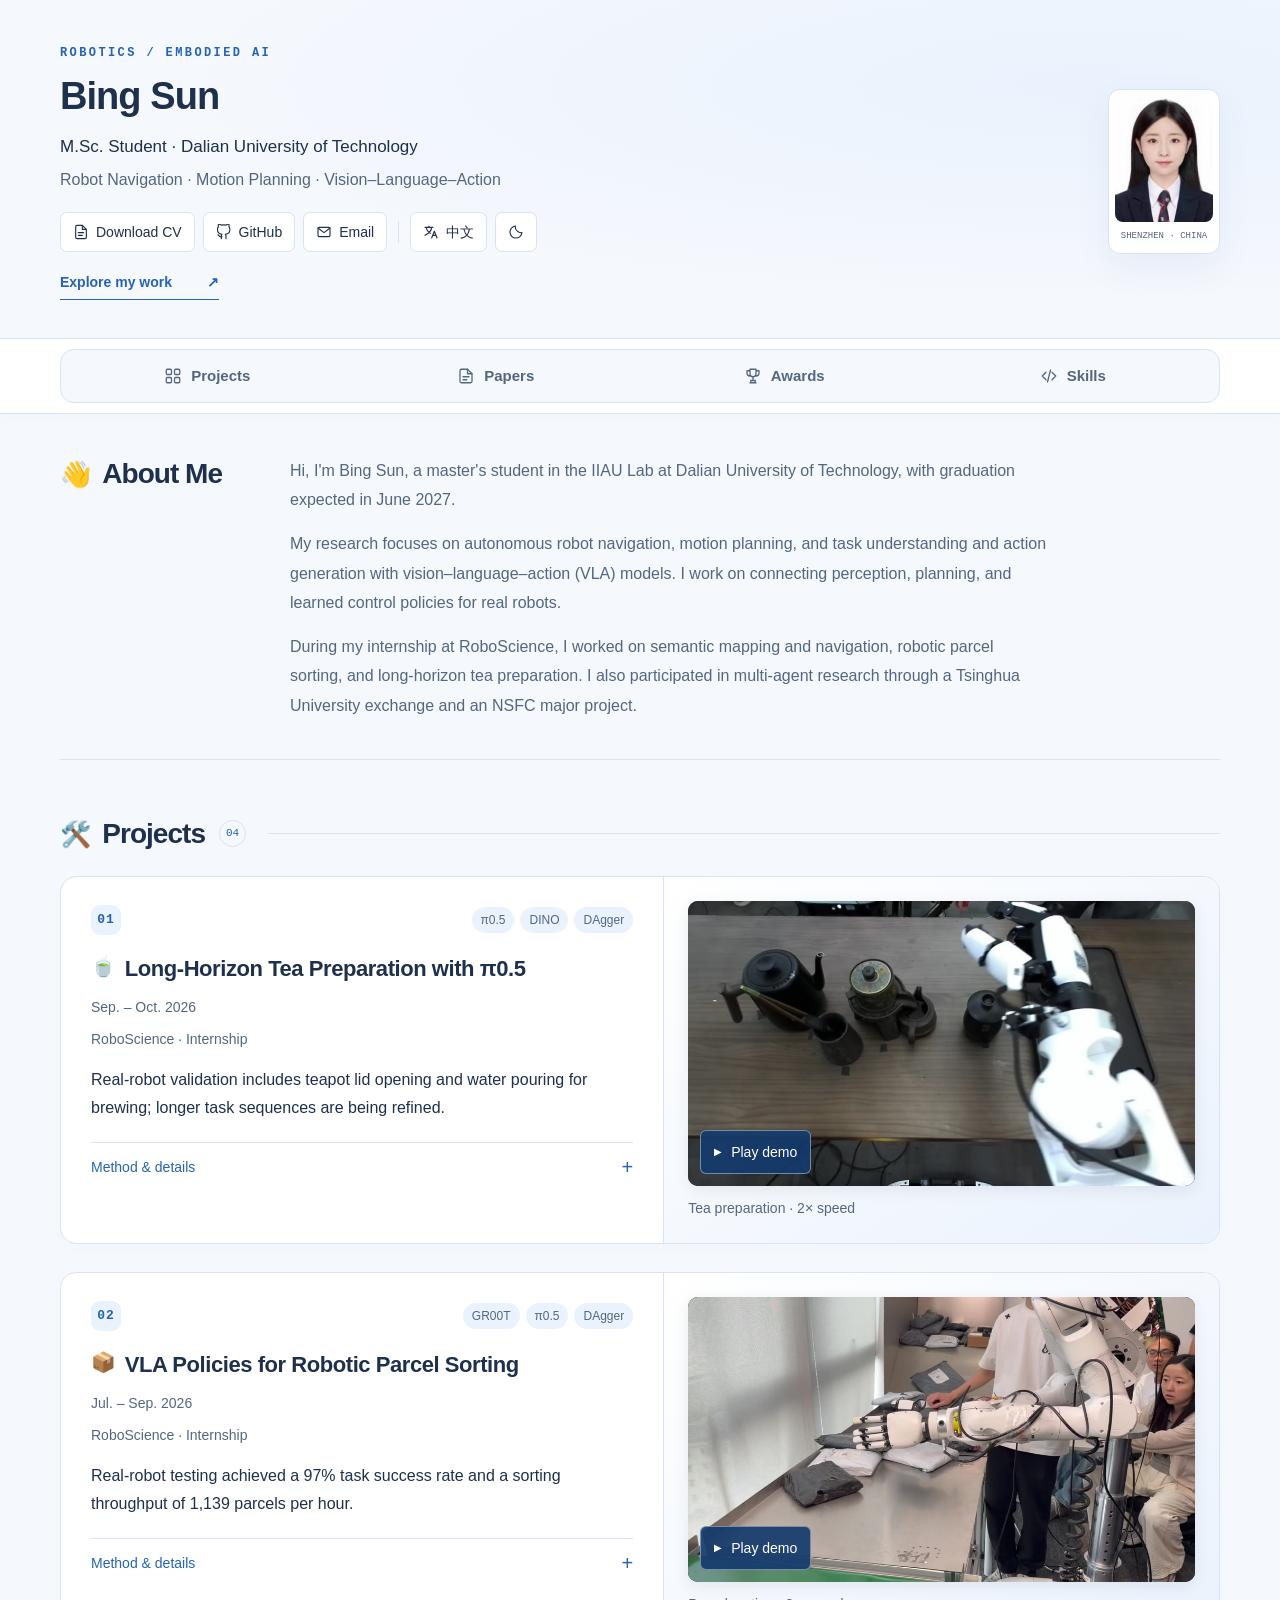
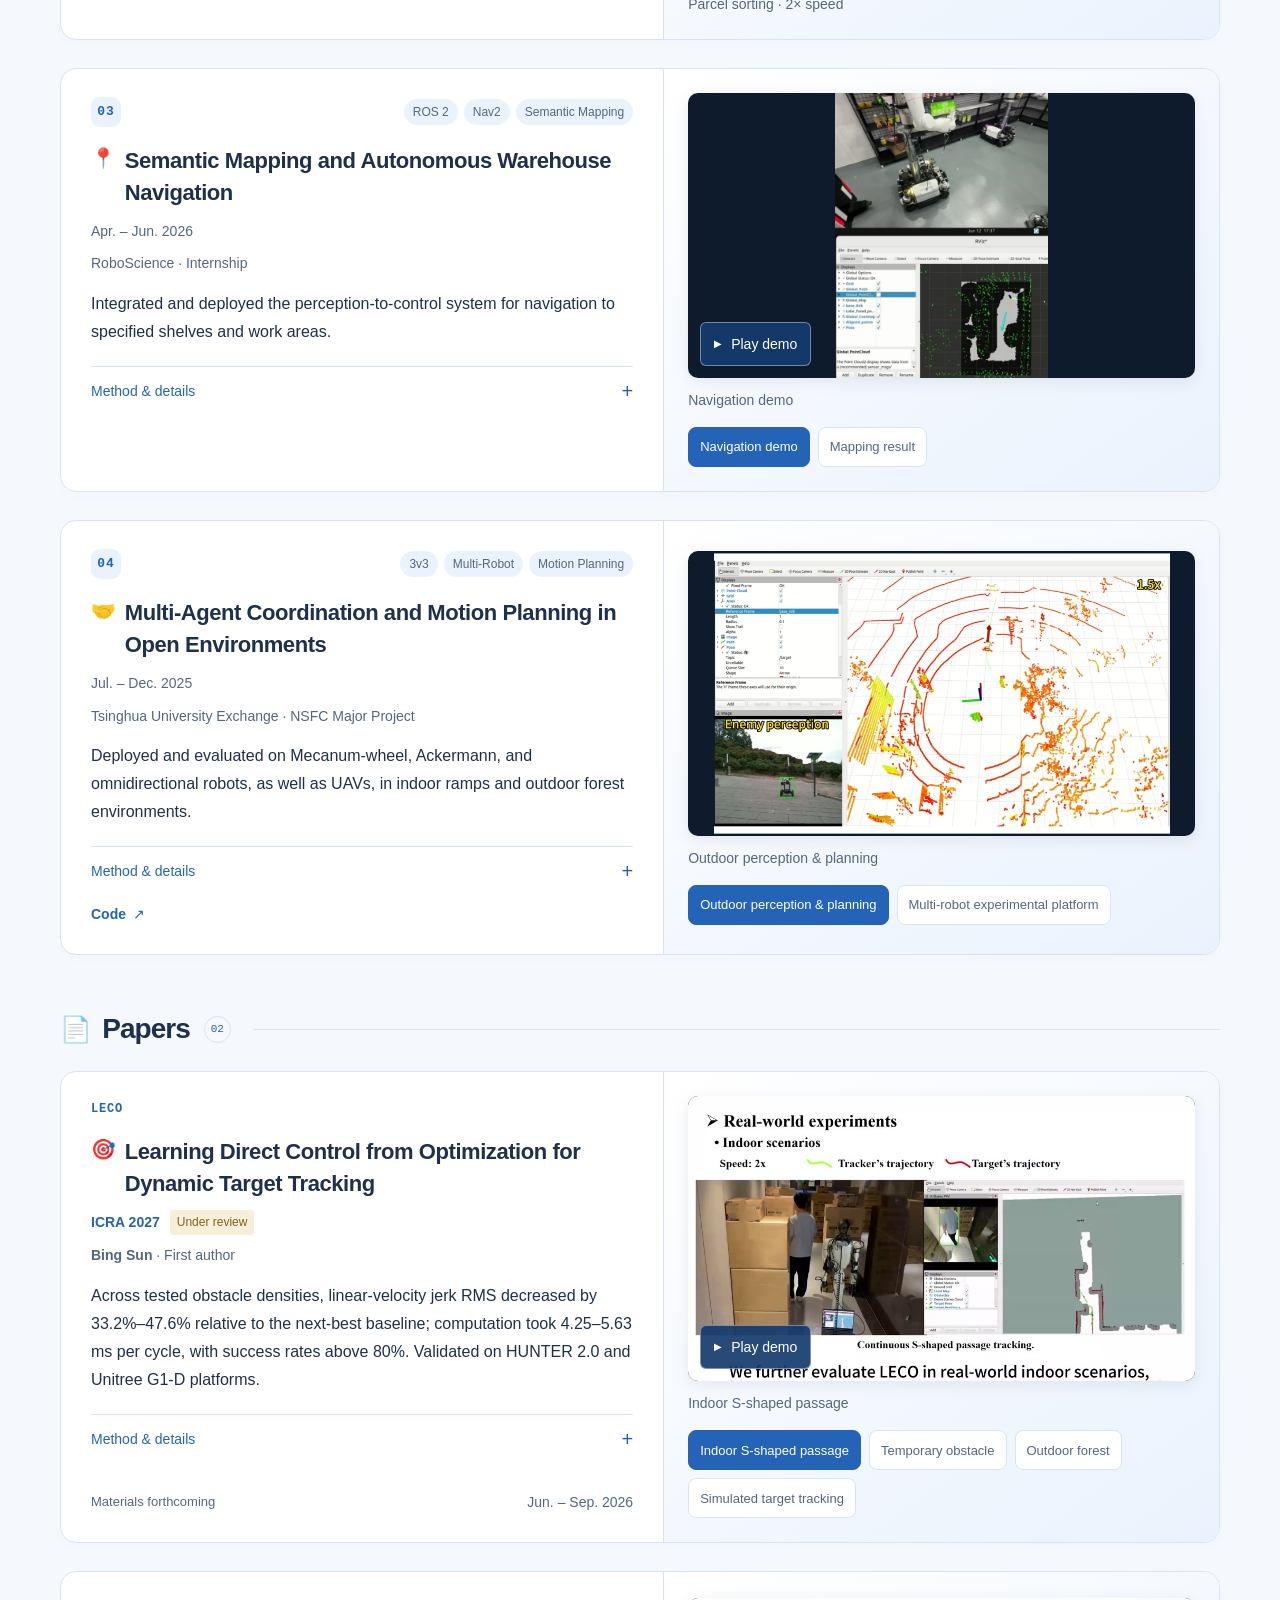
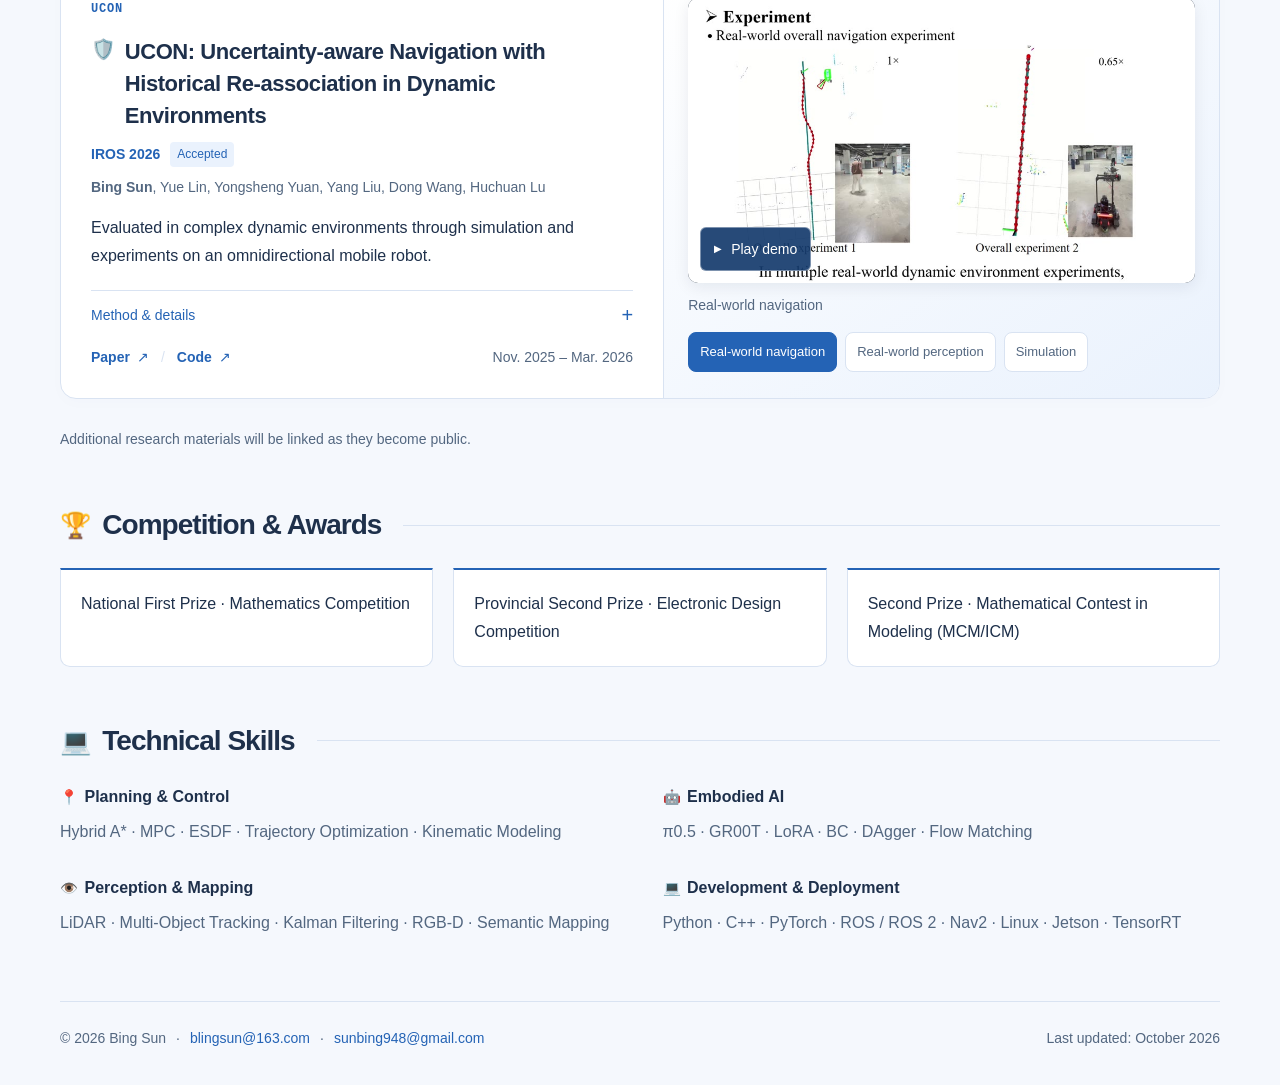
==== commit c44d8d64: "Align responsive navigation width with page content" ====
--- a/index.html
+++ b/index.html
@@ -12,7 +12,7 @@
   <meta property="og:image" content="https://bling-sun.github.io/MyHomepage/assets/portrait.jpg">
   <link rel="canonical" href="https://bling-sun.github.io/MyHomepage/">
   <link rel="icon" href="assets/favicon.svg" type="image/svg+xml">
-  <link rel="stylesheet" href="assets/styles.css?v=45820116972e">
+  <link rel="stylesheet" href="assets/styles.css?v=8303cb677d90">
   <title>Bing Sun | Robotics & Embodied AI</title>
   <script src="assets/main.js?v=a9aa7d522f7d" defer></script>
   <script type="application/ld+json">{"@context":"https://schema.org","@type":"Person","name":"Bing Sun","alternateName":"孙冰","url":"https://bling-sun.github.io/MyHomepage/","image":"https://bling-sun.github.io/MyHomepage/assets/portrait.jpg","email":["blingsun@163.com","sunbing948@gmail.com"],"sameAs":["https://github.com/Bling-sun"],"affiliation":{"@type":"CollegeOrUniversity","name":"Dalian University of Technology"},"knowsAbout":["Robot Navigation","Motion Planning","Vision–Language–Action Models"]}</script>
--- a/assets/styles.css
+++ b/assets/styles.css
@@ -40,8 +40,8 @@
 .hero-cta:hover { text-decoration:none; }
 .hero-cta span:last-child { transition:transform .2s; }
 .hero-cta:hover span:last-child { transform:translate(3px,-3px); }
-.section-nav { position:sticky; top:0; z-index:5; display:flex; justify-content:center; border-block:1px solid var(--line); background:var(--surface); padding:10px 20px; box-shadow:0 4px 16px #16386205; }
-.section-nav-inner { display:grid; grid-template-columns:repeat(4,minmax(0,1fr)); gap:4px; width:100%; max-width:620px; padding:4px; border:1px solid var(--line); border-radius:14px; background:var(--bg); }
+.section-nav { position:sticky; top:0; z-index:5; display:flex; justify-content:center; border-block:1px solid var(--line); background:var(--surface); padding:10px 40px; box-shadow:0 4px 16px #16386205; }
+.section-nav-inner { display:grid; grid-template-columns:repeat(4,minmax(0,1fr)); gap:4px; width:100%; max-width:1160px; padding:4px; border:1px solid var(--line); border-radius:14px; background:var(--bg); }
 .section-nav a { display:flex; align-items:center; justify-content:center; gap:9px; min-width:0; min-height:44px; padding:9px 12px; border-radius:10px; font-size:15px; line-height:1.4; font-weight:600; white-space:nowrap; color:var(--muted); transition:background .18s,color .18s,box-shadow .18s; }
 .section-nav svg { flex:0 0 auto; width:18px; height:18px; }
 .section-nav a:hover { color:var(--accent); background:var(--soft); text-decoration:none; }
@@ -134,6 +134,7 @@
   .portrait { height:126px; }
   .toolbar-divider { display:none; }
   .container { padding:35px 24px 45px; }
+  .section-nav { padding-inline:24px; }
   .profile { grid-template-columns:145px 1fr; gap:0 25px; }
   .entry.has-media { grid-template-columns:1fr; }
   .media-gallery { padding:20px; border-left:0; border-top:1px solid var(--line); }
@@ -160,7 +161,7 @@
   .toolbar { margin-top:22px; gap:6px; }
   .tool-link { min-height:44px; padding:8px; font-size:13px; }
   .hero-cta { margin-top:23px; }
-  .section-nav { padding:8px 16px; }
+  .section-nav { padding:8px 20px; }
   .section-nav-inner { gap:3px; border-radius:12px; }
   .section-nav a { flex-direction:column; gap:4px; min-height:58px; padding:7px 3px; font-size:12px; border-radius:8px; }
   .section-nav svg { width:18px; height:18px; }
